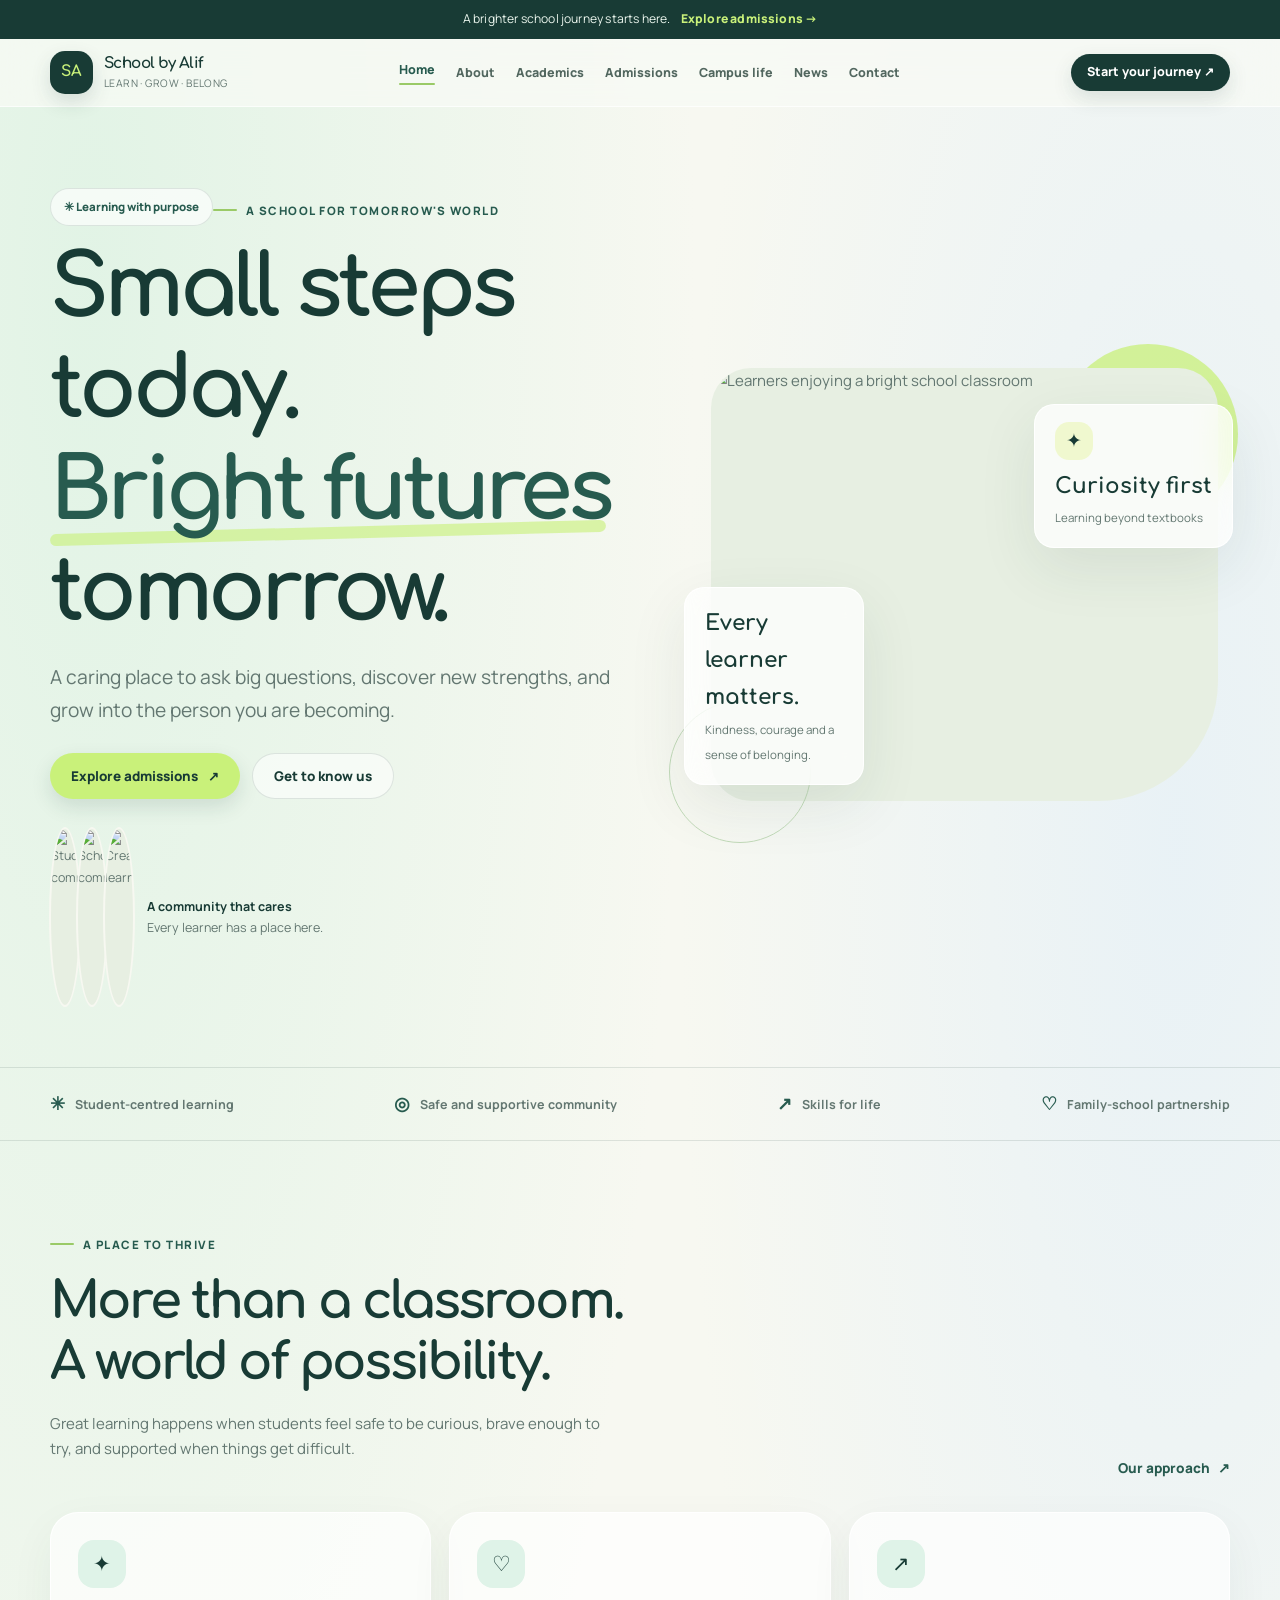
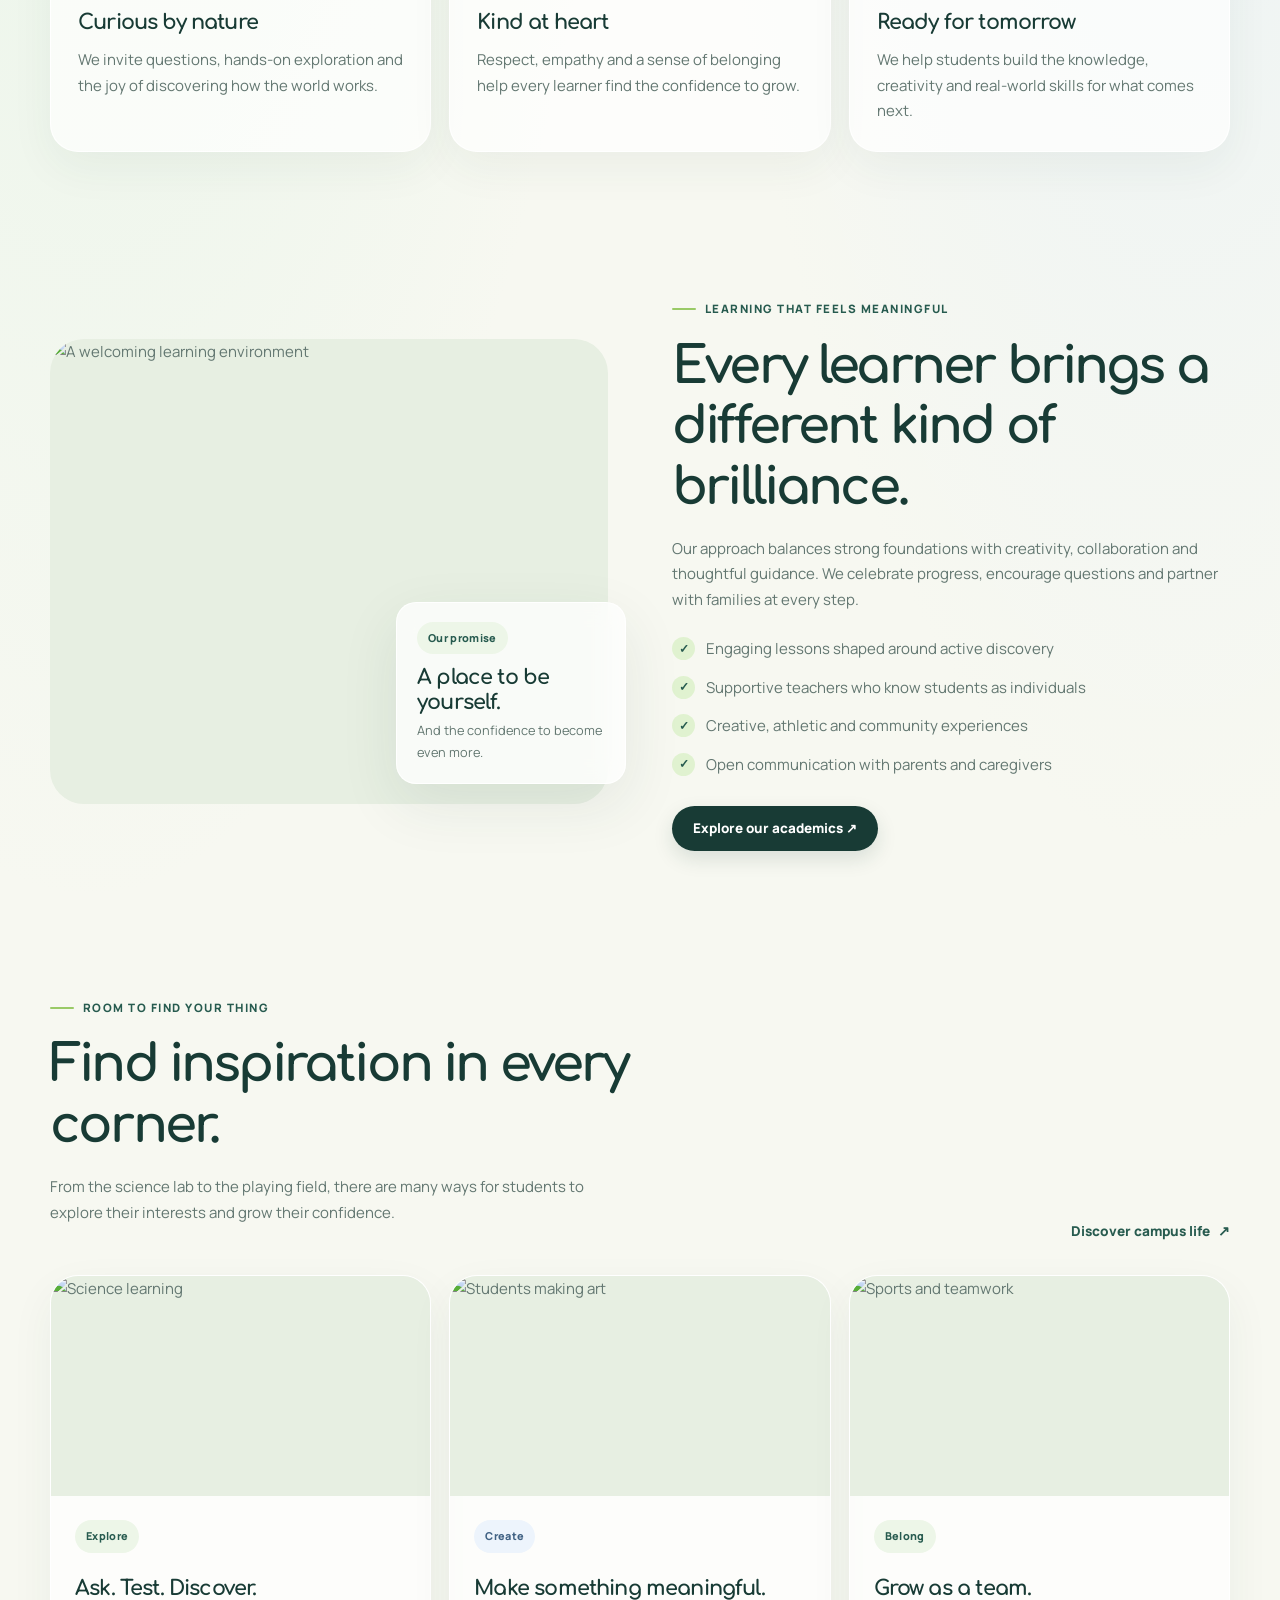
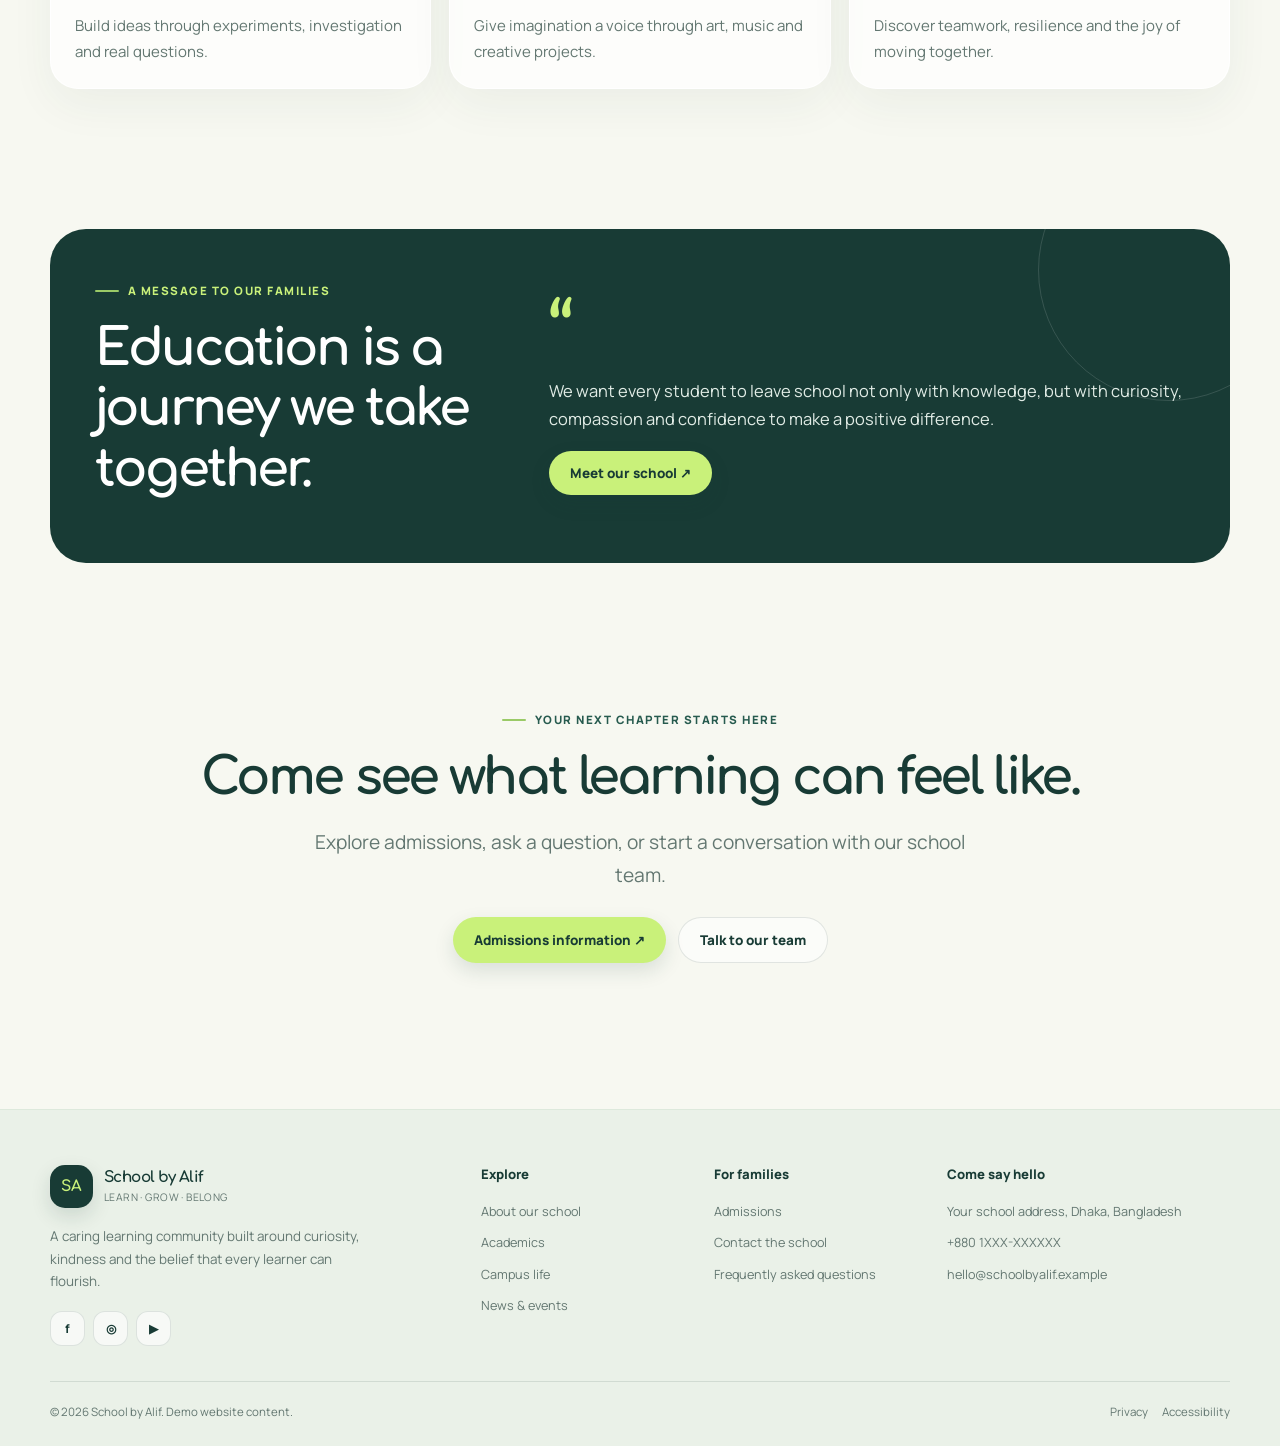
==== index.html @ bbde486b "Build responsive glassmorphic School by Alif website" ====
<!doctype html>
<html lang="en"><head><meta charset="utf-8"><meta name="viewport" content="width=device-width,initial-scale=1"><meta name="theme-color" content="#f7f8f1"><meta name="description" content="Discover School by Alif — a warm, student-centred learning community for curious minds and bright futures."><title>School by Alif | Curious minds, bright futures</title><link rel="icon" href="assets/img/favicon.svg" type="image/svg+xml"><link rel="stylesheet" href="assets/css/style.css"><script defer src="assets/js/site-config.js"></script><script defer src="assets/js/main.js"></script></head><body>
<div class="announcement">A brighter school journey starts here. <a href="admissions.html">Explore admissions →</a></div>
<header class="site-header"><div class="container nav-wrap"><a class="brand" href="index.html"><span class="brand-mark">SA</span><span class="brand-copy"><strong data-school-name>School by Alif</strong><small>LEARN · GROW · BELONG</small></span></a><button class="nav-toggle" aria-expanded="false" aria-controls="site-nav">☰ <span>Menu</span></button><nav class="nav-links" id="site-nav" aria-label="Main navigation"><a href="index.html">Home</a><a href="about.html">About</a><a href="academics.html">Academics</a><a href="admissions.html">Admissions</a><a href="campus-life.html">Campus life</a><a href="news.html">News</a><a href="contact.html">Contact</a></nav><a class="btn btn-sm nav-cta" href="admissions.html">Start your journey ↗</a></div></header>
<main><section class="hero"><div class="container hero-grid"><div class="hero-copy reveal"><span class="pill">✳ Learning with purpose</span><p class="eyebrow" style="margin-top:24px">A school for tomorrow's world</p><h1>Small steps today. <span>Bright futures</span> tomorrow.</h1><p class="lede">A caring place to ask big questions, discover new strengths, and grow into the person you are becoming.</p><div class="button-row"><a class="btn btn-lime" href="admissions.html">Explore admissions <span>↗</span></a><a class="btn btn-outline" href="about.html">Get to know us</a></div><div class="hero-note"><div class="avatar-stack"><img data-image="students" alt="Student community"><img data-image="leadership" alt="School community"><img data-image="arts" alt="Creative learners"></div><span><strong>A community that cares</strong><br>Every learner has a place here.</span></div></div><div class="hero-art reveal"><img class="hero-image" data-image="hero" alt="Learners enjoying a bright school classroom"><div class="floating-card glass float-one"><div class="spark">✦</div><strong>Curiosity first</strong><small>Learning beyond textbooks</small></div><div class="floating-card glass float-two"><strong>Every learner matters.</strong><small>Kindness, courage and a sense of belonging.</small></div></div></div></section>
<section class="trust-strip"><div class="container trust-inner"><div class="trust-item"><b>✳</b> Student-centred learning</div><div class="trust-item"><b>◎</b> Safe and supportive community</div><div class="trust-item"><b>↗</b> Skills for life</div><div class="trust-item"><b>♡</b> Family-school partnership</div></div></section>
<section class="section"><div class="container"><div class="section-head"><div><p class="eyebrow">A place to thrive</p><h2>More than a classroom.<br>A world of possibility.</h2><p>Great learning happens when students feel safe to be curious, brave enough to try, and supported when things get difficult.</p></div><a class="text-link" href="about.html">Our approach <span>↗</span></a></div><div class="grid-3"><article class="card"><div class="icon-box">✦</div><h3>Curious by nature</h3><p>We invite questions, hands-on exploration and the joy of discovering how the world works.</p></article><article class="card"><div class="icon-box">♡</div><h3>Kind at heart</h3><p>Respect, empathy and a sense of belonging help every learner find the confidence to grow.</p></article><article class="card"><div class="icon-box">↗</div><h3>Ready for tomorrow</h3><p>We help students build the knowledge, creativity and real-world skills for what comes next.</p></article></div></div></section>
<section class="section-tight"><div class="container split"><div class="split-image"><img data-image="classroom" alt="A welcoming learning environment"><div class="image-note glass"><span class="tag">Our promise</span><h3 style="margin:12px 0 5px">A place to be yourself.</h3><p style="font-size:.8rem;margin:0">And the confidence to become even more.</p></div></div><div><p class="eyebrow">Learning that feels meaningful</p><h2>Every learner brings a different kind of brilliance.</h2><p>Our approach balances strong foundations with creativity, collaboration and thoughtful guidance. We celebrate progress, encourage questions and partner with families at every step.</p><ul class="check-list"><li>Engaging lessons shaped around active discovery</li><li>Supportive teachers who know students as individuals</li><li>Creative, athletic and community experiences</li><li>Open communication with parents and caregivers</li></ul><a class="btn" href="academics.html">Explore our academics ↗</a></div></div></section>
<section class="section"><div class="container"><div class="section-head"><div><p class="eyebrow">Room to find your thing</p><h2>Find inspiration in every corner.</h2><p>From the science lab to the playing field, there are many ways for students to explore their interests and grow their confidence.</p></div><a class="text-link" href="campus-life.html">Discover campus life <span>↗</span></a></div><div class="grid-3"><article class="card photo-card"><img data-image="science" alt="Science learning"><div class="card-body"><span class="tag">Explore</span><h3 style="margin-top:12px">Ask. Test. Discover.</h3><p>Build ideas through experiments, investigation and real questions.</p></div></article><article class="card photo-card"><img data-image="arts" alt="Students making art"><div class="card-body"><span class="tag blue">Create</span><h3 style="margin-top:12px">Make something meaningful.</h3><p>Give imagination a voice through art, music and creative projects.</p></div></article><article class="card photo-card"><img data-image="sports" alt="Sports and teamwork"><div class="card-body"><span class="tag">Belong</span><h3 style="margin-top:12px">Grow as a team.</h3><p>Discover teamwork, resilience and the joy of moving together.</p></div></article></div></div></section>
<section class="section-tight"><div class="container"><div class="quote-band"><div><p class="eyebrow" style="color:var(--lime)">A message to our families</p><h2>Education is a journey we take together.</h2></div><div><div class="quote-mark">“</div><p style="font-size:1.03rem;color:#e1ece6">We want every student to leave school not only with knowledge, but with curiosity, compassion and confidence to make a positive difference.</p><a class="btn btn-lime" href="about.html">Meet our school ↗</a></div></div></div></section>
<section class="section center"><div class="container"><p class="eyebrow">Your next chapter starts here</p><h2>Come see what learning can feel like.</h2><p class="lede">Explore admissions, ask a question, or start a conversation with our school team.</p><div class="button-row" style="justify-content:center;margin-top:25px"><a class="btn btn-lime" href="admissions.html">Admissions information ↗</a><a class="btn btn-outline" href="contact.html">Talk to our team</a></div></div></section></main>
<footer class="site-footer"><div class="container"><div class="footer-grid"><div class="footer-brand"><a class="brand" href="index.html"><span class="brand-mark">SA</span><span class="brand-copy"><strong data-school-name>School by Alif</strong><small>LEARN · GROW · BELONG</small></span></a><p>A caring learning community built around curiosity, kindness and the belief that every learner can flourish.</p><div class="social-row"><a href="#" aria-label="Facebook">f</a><a href="#" aria-label="Instagram">◎</a><a href="#" aria-label="YouTube">▶</a></div></div><div class="footer-col"><h3>Explore</h3><a href="about.html">About our school</a><a href="academics.html">Academics</a><a href="campus-life.html">Campus life</a><a href="news.html">News & events</a></div><div class="footer-col"><h3>For families</h3><a href="admissions.html">Admissions</a><a href="contact.html">Contact the school</a><a href="contact.html#faq">Frequently asked questions</a></div><div class="footer-col"><h3>Come say hello</h3><a data-contact-address href="contact.html">Your school address, Dhaka</a><a data-contact-phone href="tel:+8801000000000">+880 1XXX-XXXXXX</a><a data-contact-email href="mailto:hello@schoolbyalif.example">hello@schoolbyalif.example</a></div></div><div class="footer-bottom"><span>© <span data-year></span> <span data-school-name>School by Alif</span>. Demo website content.</span><span><a href="privacy.html">Privacy</a><a href="accessibility.html">Accessibility</a></span></div></div></footer></body></html>
---- assets/css/style.css ----
@import url('https://fonts.googleapis.com/css2?family=Comfortaa:wght@400;500;600;700&family=Manrope:wght@400;500;600;700;800&display=swap');

:root {
  --ink:#183b35; --muted:#637771; --green:#275b4f; --mint:#dff3e8; --lime:#c9f17a;
  --cream:#f7f8f1; --white:#fff; --line:rgba(24,59,53,.12); --glass:rgba(255,255,255,.75);
  --shadow:0 20px 60px rgba(30,65,53,.09); --radius:28px; --radius-sm:18px;
  --font-head:'Comfortaa',sans-serif; --font-body:'Manrope',sans-serif; --max:1180px;
}
*{box-sizing:border-box}html{scroll-behavior:smooth;scroll-padding-top:100px}body{margin:0;color:var(--ink);font-family:var(--font-body);font-size:15px;line-height:1.7;background:radial-gradient(ellipse at 7% 6%,rgba(204,239,218,.5),transparent 36%),radial-gradient(ellipse at 92% 18%,rgba(211,232,253,.4),transparent 30%),var(--cream);-webkit-font-smoothing:antialiased}
img{display:block;max-width:100%;width:100%;object-fit:cover}a{color:inherit;text-decoration:none}button,input,select,textarea{font:inherit}button,a{ -webkit-tap-highlight-color:transparent}a:focus-visible,button:focus-visible,input:focus-visible,textarea:focus-visible,select:focus-visible{outline:3px solid #9bc94b;outline-offset:3px}.container{width:min(calc(100% - 40px),var(--max));margin-inline:auto}
h1,h2,h3,h4{font-family:var(--font-head);letter-spacing:-.055em;line-height:1.18;margin:0 0 18px}h1{font-size:clamp(2.8rem,6.7vw,5.65rem);max-width:850px}h2{font-size:clamp(2rem,4vw,3.25rem)}h3{font-size:1.3rem;letter-spacing:-.04em}p{margin:0 0 18px;color:var(--muted)}.eyebrow{display:inline-flex;align-items:center;gap:9px;text-transform:uppercase;letter-spacing:.13em;font-size:.72rem;font-weight:800;color:var(--green);margin-bottom:18px}.eyebrow:before{content:"";height:2px;width:24px;background:#9aca67;border-radius:10px}.lede{font-size:clamp(1rem,1.7vw,1.2rem);max-width:680px}.section{padding:86px 0}.section-tight{padding:54px 0}.section-head{display:flex;justify-content:space-between;align-items:end;gap:30px;margin-bottom:32px}.section-head>div{max-width:720px}.section-head p{max-width:550px}.center{text-align:center}.center .lede{margin-inline:auto}.center .eyebrow{justify-content:center}.muted{color:var(--muted)}
.announcement{padding:9px 20px;background:var(--ink);color:#eaf5ed;text-align:center;font-size:.76rem;letter-spacing:.015em}.announcement a{color:var(--lime);font-weight:800;margin-left:8px}
.site-header{position:sticky;top:0;z-index:50;padding:12px 0;border-bottom:1px solid rgba(255,255,255,.65);background:rgba(248,250,245,.76);backdrop-filter:blur(18px);-webkit-backdrop-filter:blur(18px)}.nav-wrap{display:flex;align-items:center;justify-content:space-between;gap:25px}.brand{display:flex;align-items:center;gap:11px;min-width:max-content}.brand-mark{display:grid;place-items:center;width:43px;height:43px;border-radius:15px;background:var(--ink);color:var(--lime);font-family:var(--font-head);font-weight:700;box-shadow:0 8px 20px #183b3524}.brand-copy{display:flex;flex-direction:column;line-height:1.3}.brand-copy strong{font-family:var(--font-head);font-size:.95rem;letter-spacing:-.04em}.brand-copy small{font-size:.65rem;letter-spacing:.04em;color:var(--muted);margin-top:3px}.nav-links{display:flex;align-items:center;gap:21px}.nav-links a{font-size:.78rem;font-weight:800;color:#52675f;transition:color .2s}.nav-links a:hover,.nav-links a[aria-current=page]{color:var(--green)}.nav-links a[aria-current=page]:after{content:"";display:block;height:2px;background:#9aca67;border-radius:4px;margin-top:3px}.nav-cta{white-space:nowrap}.nav-toggle{display:none;align-items:center;gap:7px;border:1px solid var(--line);background:#fff;border-radius:13px;padding:10px 12px;color:var(--ink);font-weight:800}
.btn{display:inline-flex;align-items:center;justify-content:center;gap:10px;border:0;border-radius:999px;padding:14px 21px;background:var(--ink);color:#fff;font-weight:800;font-size:.84rem;line-height:1.2;cursor:pointer;transition:transform .2s,box-shadow .2s,background .2s;box-shadow:0 8px 20px rgba(24,59,53,.13)}.btn:hover{transform:translateY(-2px);box-shadow:0 12px 25px rgba(24,59,53,.18)}.btn-lime{background:var(--lime);color:var(--ink)}.btn-outline{background:rgba(255,255,255,.55);border:1px solid var(--line);color:var(--ink);box-shadow:none}.btn-sm{padding:11px 16px;font-size:.78rem}.text-link{font-weight:800;color:var(--green);font-size:.85rem}.text-link span{padding-left:5px}
.glass{background:var(--glass);border:1px solid rgba(255,255,255,.9);box-shadow:var(--shadow);backdrop-filter:blur(14px);-webkit-backdrop-filter:blur(14px)}.hero{padding:70px 0 60px;overflow:hidden}.hero-grid{display:grid;grid-template-columns:1.04fr .96fr;align-items:center;gap:48px}.hero-copy{position:relative;z-index:2}.hero h1 span{color:var(--green);position:relative;white-space:nowrap}.hero h1 span:after{content:"";position:absolute;height:12px;left:0;right:4px;bottom:0;background:var(--lime);opacity:.62;border-radius:20px;z-index:-1;transform:rotate(-1.5deg)}.hero-copy .lede{margin-bottom:27px}.button-row{display:flex;flex-wrap:wrap;gap:12px}.hero-note{display:flex;align-items:center;gap:12px;margin-top:28px;color:var(--muted);font-size:.78rem}.avatar-stack{display:flex;padding-left:4px}.avatar-stack img{width:32px;height:32px;border:2px solid var(--cream);border-radius:50%;margin-left:-5px}.hero-note strong{color:var(--ink)}.hero-art{position:relative;min-height:465px}.hero-image{position:absolute;inset:8px 12px 24px 24px;width:calc(100% - 36px);height:calc(100% - 32px);border-radius:40px 40px 120px 40px}.hero-art:before{content:"";position:absolute;width:180px;height:180px;background:var(--lime);border-radius:50%;top:-16px;right:-8px;opacity:.75}.hero-art:after{content:"";position:absolute;left:0;bottom:0;width:140px;height:140px;border:1px solid #c1d9b8;border-radius:50%;transform:translate(-18px,18px)}.floating-card{position:absolute;z-index:2;padding:17px 20px;border-radius:20px}.floating-card strong{display:block;font-family:var(--font-head);font-size:1.35rem}.floating-card small{color:var(--muted);font-size:.72rem}.float-one{right:-3px;top:44px}.float-two{left:-3px;bottom:40px;max-width:180px}.spark{display:grid;place-items:center;width:38px;height:38px;border-radius:14px;background:#f0f8cf;margin-bottom:8px;font-size:1.2rem}
.trust-strip{padding:21px 0;border-top:1px solid var(--line);border-bottom:1px solid var(--line)}.trust-inner{display:flex;justify-content:space-between;align-items:center;gap:20px;flex-wrap:wrap}.trust-item{display:flex;gap:10px;align-items:center;color:var(--muted);font-size:.78rem;font-weight:700}.trust-item b{font-size:1.1rem;color:var(--green)}
.grid-3{display:grid;grid-template-columns:repeat(3,minmax(0,1fr));gap:18px}.grid-2{display:grid;grid-template-columns:repeat(2,minmax(0,1fr));gap:22px}.card{border-radius:var(--radius);padding:27px;background:rgba(255,255,255,.68);border:1px solid rgba(255,255,255,.95);box-shadow:0 16px 45px rgba(30,65,53,.055);transition:transform .25s,box-shadow .25s}.card:hover{transform:translateY(-4px);box-shadow:var(--shadow)}.icon-box{width:48px;height:48px;border-radius:16px;display:grid;place-items:center;background:var(--mint);font-size:1.3rem;margin-bottom:23px}.card p:last-child{margin-bottom:0}.card h3{margin-bottom:12px}.photo-card{padding:0;overflow:hidden}.photo-card>img{height:220px}.photo-card .card-body{padding:24px}.photo-card .tag{margin-bottom:12px}
.tag{display:inline-flex;padding:7px 11px;border-radius:999px;background:#edf6e8;color:var(--green);font-size:.68rem;letter-spacing:.03em;font-weight:800}.tag.blue{background:#edf4fc;color:#416284}.pill{display:inline-flex;gap:8px;align-items:center;border:1px solid var(--line);background:rgba(255,255,255,.65);border-radius:999px;padding:8px 13px;font-weight:800;font-size:.72rem;color:var(--green)}
.stats{display:grid;grid-template-columns:repeat(4,1fr);gap:12px;margin-top:25px}.stat{padding:23px 18px;border-radius:20px;background:rgba(255,255,255,.6);border:1px solid rgba(255,255,255,.9)}.stat strong{display:block;font:700 clamp(1.8rem,3.8vw,2.7rem)/1.2 var(--font-head);letter-spacing:-.06em}.stat span{display:block;font-size:.75rem;color:var(--muted);margin-top:6px}
.split{display:grid;grid-template-columns:1fr 1fr;gap:64px;align-items:center}.split-image{position:relative}.split-image img{height:465px;border-radius:34px}.image-note{position:absolute;bottom:20px;right:-18px;max-width:230px;padding:19px 20px;border-radius:20px}.check-list{list-style:none;padding:0;margin:24px 0 29px;display:grid;gap:13px}.check-list li{display:flex;gap:11px;align-items:flex-start;color:var(--muted)}.check-list li:before{content:"✓";display:grid;place-items:center;min-width:23px;height:23px;border-radius:50%;background:#e0f2d0;color:var(--green);font-weight:900;font-size:.75rem;margin-top:1px}
.quote-band{background:var(--ink);color:white;border-radius:36px;padding:45px;display:grid;grid-template-columns:.8fr 1.2fr;gap:30px;align-items:center;position:relative;overflow:hidden}.quote-band:after{content:"";position:absolute;width:260px;height:260px;right:-70px;top:-90px;border:1px solid #ffffff22;border-radius:50%}.quote-band h2{color:white}.quote-band p{color:#c0d2ca}.quote-band .btn{position:relative;z-index:2;justify-self:start}.quote-mark{font:5rem/1 var(--font-head);color:var(--lime)}
.page-hero{padding:65px 0 44px}.page-hero-grid{display:grid;grid-template-columns:1fr .74fr;align-items:center;gap:48px}.page-hero h1{font-size:clamp(2.5rem,5.5vw,4.5rem)}.page-hero-img{height:310px;border-radius:32px}.breadcrumbs{display:flex;gap:9px;align-items:center;font-size:.72rem;color:var(--muted);margin-bottom:23px}.breadcrumbs a{color:var(--green);font-weight:800}
.notice{padding:18px 20px;border-radius:18px;border:1px solid #dcebcf;background:#f2f8e9;color:#44634a;font-size:.85rem}.feature-row{display:flex;gap:15px;align-items:flex-start;margin:21px 0}.feature-row .icon-box{flex-shrink:0;width:42px;height:42px;margin:0}.feature-row h3{font-family:var(--font-body);font-size:.95rem;letter-spacing:-.02em;margin-bottom:4px}.feature-row p{font-size:.83rem;margin:0}
.timeline{border-left:2px solid #d8e7d3;padding-left:27px;margin-left:10px;display:grid;gap:25px}.timeline-item{position:relative}.timeline-item:before{content:"";position:absolute;left:-35px;top:7px;width:14px;height:14px;border-radius:50%;background:var(--lime);border:4px solid var(--cream)}.timeline-item .year{font-weight:900;color:var(--green);font-size:.77rem}
.steps{counter-reset:step;display:grid;grid-template-columns:repeat(3,1fr);gap:16px}.step{position:relative;padding:28px;border-radius:24px;background:rgba(255,255,255,.7);border:1px solid #fff}.step:before{counter-increment:step;content:"0" counter(step);display:grid;place-items:center;width:43px;height:43px;background:var(--ink);color:var(--lime);border-radius:14px;font-family:var(--font-head);font-weight:700;margin-bottom:22px}.step p{font-size:.86rem}
.data-table{width:100%;border-collapse:collapse;overflow:hidden;border-radius:18px;background:rgba(255,255,255,.7);font-size:.86rem}.data-table th,.data-table td{text-align:left;padding:17px;border-bottom:1px solid var(--line)}.data-table th{background:#eaf4e6;font-size:.75rem;text-transform:uppercase;letter-spacing:.06em}.data-table tr:last-child td{border-bottom:0}
.filter-bar{display:flex;gap:9px;flex-wrap:wrap;margin-bottom:28px}.filter-bar button{border:1px solid var(--line);background:rgba(255,255,255,.65);border-radius:999px;padding:10px 15px;color:var(--muted);font-size:.78rem;font-weight:800;cursor:pointer}.filter-bar button.active{background:var(--ink);color:white;border-color:var(--ink)}[hidden]{display:none!important}.news-meta{display:flex;gap:13px;align-items:center;color:var(--muted);font-size:.72rem;margin:14px 0}.news-meta span+span:before{content:"•";margin-right:13px}
.gallery-grid{display:grid;grid-template-columns:repeat(3,1fr);gap:16px}.gallery-item{position:relative;overflow:hidden;border-radius:23px;min-height:210px}.gallery-item img{height:100%;min-height:210px;position:absolute;inset:0;transition:transform .4s}.gallery-item:hover img{transform:scale(1.04)}.gallery-caption{position:absolute;bottom:12px;left:12px;right:12px;border-radius:15px;padding:13px 15px;background:rgba(255,255,255,.86);backdrop-filter:blur(12px);font-weight:800;font-size:.78rem}
.faq-list{display:grid;gap:12px}.faq-list details{border:1px solid rgba(255,255,255,.95);background:rgba(255,255,255,.72);border-radius:18px;padding:19px 22px;box-shadow:0 10px 30px rgba(30,65,53,.035)}.faq-list summary{cursor:pointer;font-weight:800;list-style:none;padding-right:25px;position:relative}.faq-list summary::-webkit-details-marker{display:none}.faq-list summary:after{content:"+";position:absolute;right:0;top:0;font-size:1.2rem;color:var(--green)}.faq-list details[open] summary:after{content:"−"}.faq-list details p{margin:12px 0 0;font-size:.88rem}
.contact-grid{display:grid;grid-template-columns:.75fr 1.25fr;gap:24px;align-items:start}.contact-card{padding:28px;border-radius:25px}.contact-method{display:flex;gap:14px;padding:17px 0;border-bottom:1px solid var(--line)}.contact-method:last-child{border:0}.contact-method .icon-box{margin:0;flex-shrink:0}.contact-method strong{display:block;font-size:.86rem}.contact-method p,.contact-method a{font-size:.82rem;margin:2px 0 0;color:var(--muted)}
.form-grid{display:grid;grid-template-columns:1fr 1fr;gap:16px}.field{display:grid;gap:7px}.field.full{grid-column:1/-1}.field label{font-size:.76rem;font-weight:800}.field input,.field select,.field textarea{width:100%;min-width:0;border:1px solid var(--line);border-radius:13px;padding:13px 14px;background:rgba(255,255,255,.85);color:var(--ink);outline-color:#9aca67}.field textarea{min-height:130px;resize:vertical}.form-message{margin-top:15px;font-size:.82rem;color:var(--green);font-weight:800}
.site-footer{margin-top:60px;background:#eaf1e8;border-top:1px solid #dde9dc;padding:55px 0 24px}.footer-grid{display:grid;grid-template-columns:1.4fr .7fr .7fr 1fr;gap:35px}.footer-brand p{max-width:310px;margin-top:17px;font-size:.84rem}.footer-col h3{font:800 .82rem var(--font-body);letter-spacing:0;margin-bottom:18px}.footer-col a{display:block;margin:10px 0;color:var(--muted);font-size:.79rem}.footer-col a:hover{color:var(--green)}.footer-bottom{border-top:1px solid var(--line);margin-top:35px;padding-top:20px;display:flex;justify-content:space-between;gap:20px;flex-wrap:wrap;color:var(--muted);font-size:.72rem}.footer-bottom a{margin-left:14px}.social-row{display:flex;gap:8px;margin-top:15px}.social-row a{display:grid;place-items:center;border:1px solid var(--line);background:#ffffff99;width:35px;height:35px;border-radius:12px;font-weight:900;font-size:.75rem}
.reveal{animation:rise .65s ease both}@keyframes rise{from{opacity:0;transform:translateY(16px)}to{opacity:1;transform:translateY(0)}}.image-failed{background:#e7efe2;min-height:180px;color:var(--muted)}.legal-content{max-width:820px}.legal-content h2{font-size:1.6rem;margin-top:35px}.legal-content p,.legal-content li{font-size:.9rem}.legal-content ul{color:var(--muted)}
@media(max-width:1020px){.nav-links{gap:12px}.nav-links a{font-size:.73rem}.nav-cta{display:none}.hero-grid{gap:25px}.hero-art{min-height:390px}.footer-grid{grid-template-columns:1.2fr 1fr 1fr}.footer-col:last-child{grid-column:2/4}}
@media(max-width:800px){.container{width:min(calc(100% - 32px),var(--max))}.section{padding:65px 0}.section-tight{padding:43px 0}.nav-toggle{display:flex}.nav-wrap{flex-wrap:wrap}.nav-links{display:none;position:absolute;top:100%;left:12px;right:12px;flex-direction:column;align-items:stretch;gap:0;padding:10px;border:1px solid #ffffff;background:rgba(250,252,248,.97);backdrop-filter:blur(20px);border-radius:22px;box-shadow:var(--shadow)}.nav-links.is-open{display:flex}.nav-links a{padding:13px 14px;font-size:.85rem;border-radius:12px}.nav-links a:hover,.nav-links a[aria-current=page]{background:#edf6e8}.nav-links a[aria-current=page]:after{display:none}.hero{padding-top:48px}.hero-grid,.page-hero-grid,.split{grid-template-columns:1fr}.hero-grid{gap:28px}.hero-art{min-height:440px;max-width:600px;width:100%;margin-inline:auto}.hero-image{inset:8px 12px 24px 18px;width:calc(100% - 30px);height:calc(100% - 32px)}.page-hero-grid{gap:24px}.page-hero-img{height:270px}.grid-3{grid-template-columns:repeat(2,minmax(0,1fr))}.split{gap:34px}.split-image img{height:360px}.image-note{right:12px}.quote-band{grid-template-columns:1fr;padding:32px}.stats{grid-template-columns:repeat(2,1fr)}.steps{grid-template-columns:1fr}.contact-grid{grid-template-columns:1fr}.footer-grid{grid-template-columns:repeat(2,1fr)}.footer-brand{grid-column:1/-1}.footer-col:last-child{grid-column:auto}.section-head{display:block}.section-head>.text-link{display:inline-block;margin-top:8px}}
@media(max-width:540px){body{font-size:14px}.container{width:min(calc(100% - 26px),var(--max))}.announcement{font-size:.66rem;padding:8px}.announcement a{display:block;margin:2px 0 0}.brand-mark{width:39px;height:39px}.brand-copy strong{font-size:.85rem}.brand-copy small{font-size:.59rem}.hero{padding:38px 0 42px}.hero h1{font-size:clamp(2.45rem,12vw,3.6rem)}h2{font-size:2.05rem}.hero-art{min-height:340px}.hero-image{border-radius:28px 28px 85px 28px}.floating-card{padding:12px 14px}.float-one{right:0;top:28px}.float-two{left:0;bottom:24px;max-width:155px}.floating-card strong{font-size:1.1rem}.hero-note{font-size:.72rem}.trust-inner{display:grid;grid-template-columns:1fr 1fr}.trust-item{font-size:.7rem}.grid-3,.grid-2,.gallery-grid{grid-template-columns:1fr}.card{padding:23px}.photo-card{padding:0}.photo-card>img{height:205px}.stats{gap:9px}.stat{padding:18px 14px}.stat span{font-size:.69rem}.section-head{margin-bottom:24px}.split-image img{height:290px}.quote-band{padding:27px;border-radius:27px}.page-hero{padding:40px 0 24px}.page-hero h1{font-size:2.55rem}.page-hero-img{height:220px;border-radius:24px}.form-grid{grid-template-columns:1fr}.field.full{grid-column:auto}.data-table{font-size:.75rem}.data-table th,.data-table td{padding:12px 10px}.footer-grid{gap:24px 16px}.footer-col h3{font-size:.78rem}.footer-bottom{display:block}.footer-bottom a{margin:9px 12px 0 0;display:inline-block}}
@media(prefers-reduced-motion:reduce){*,*::before,*::after{animation-duration:.01ms!important;animation-iteration-count:1!important;scroll-behavior:auto!important;transition-duration:.01ms!important}}
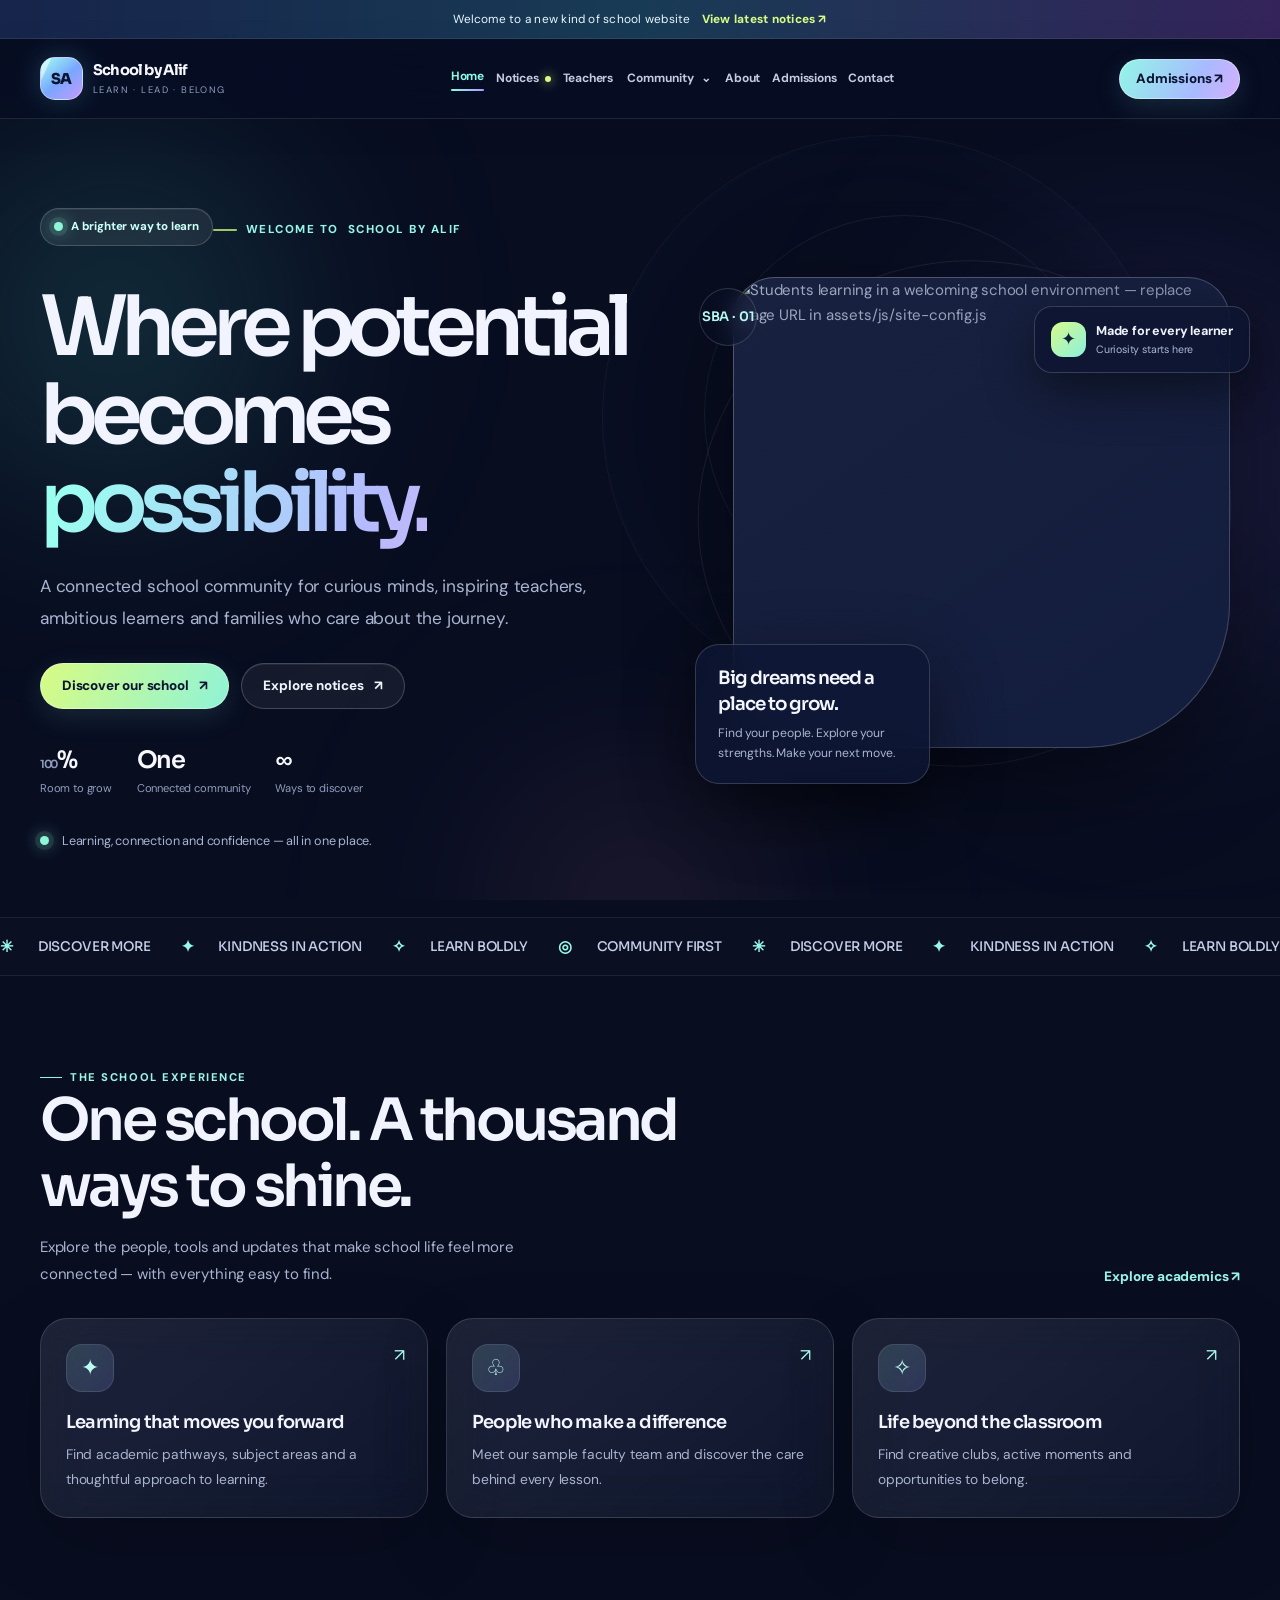
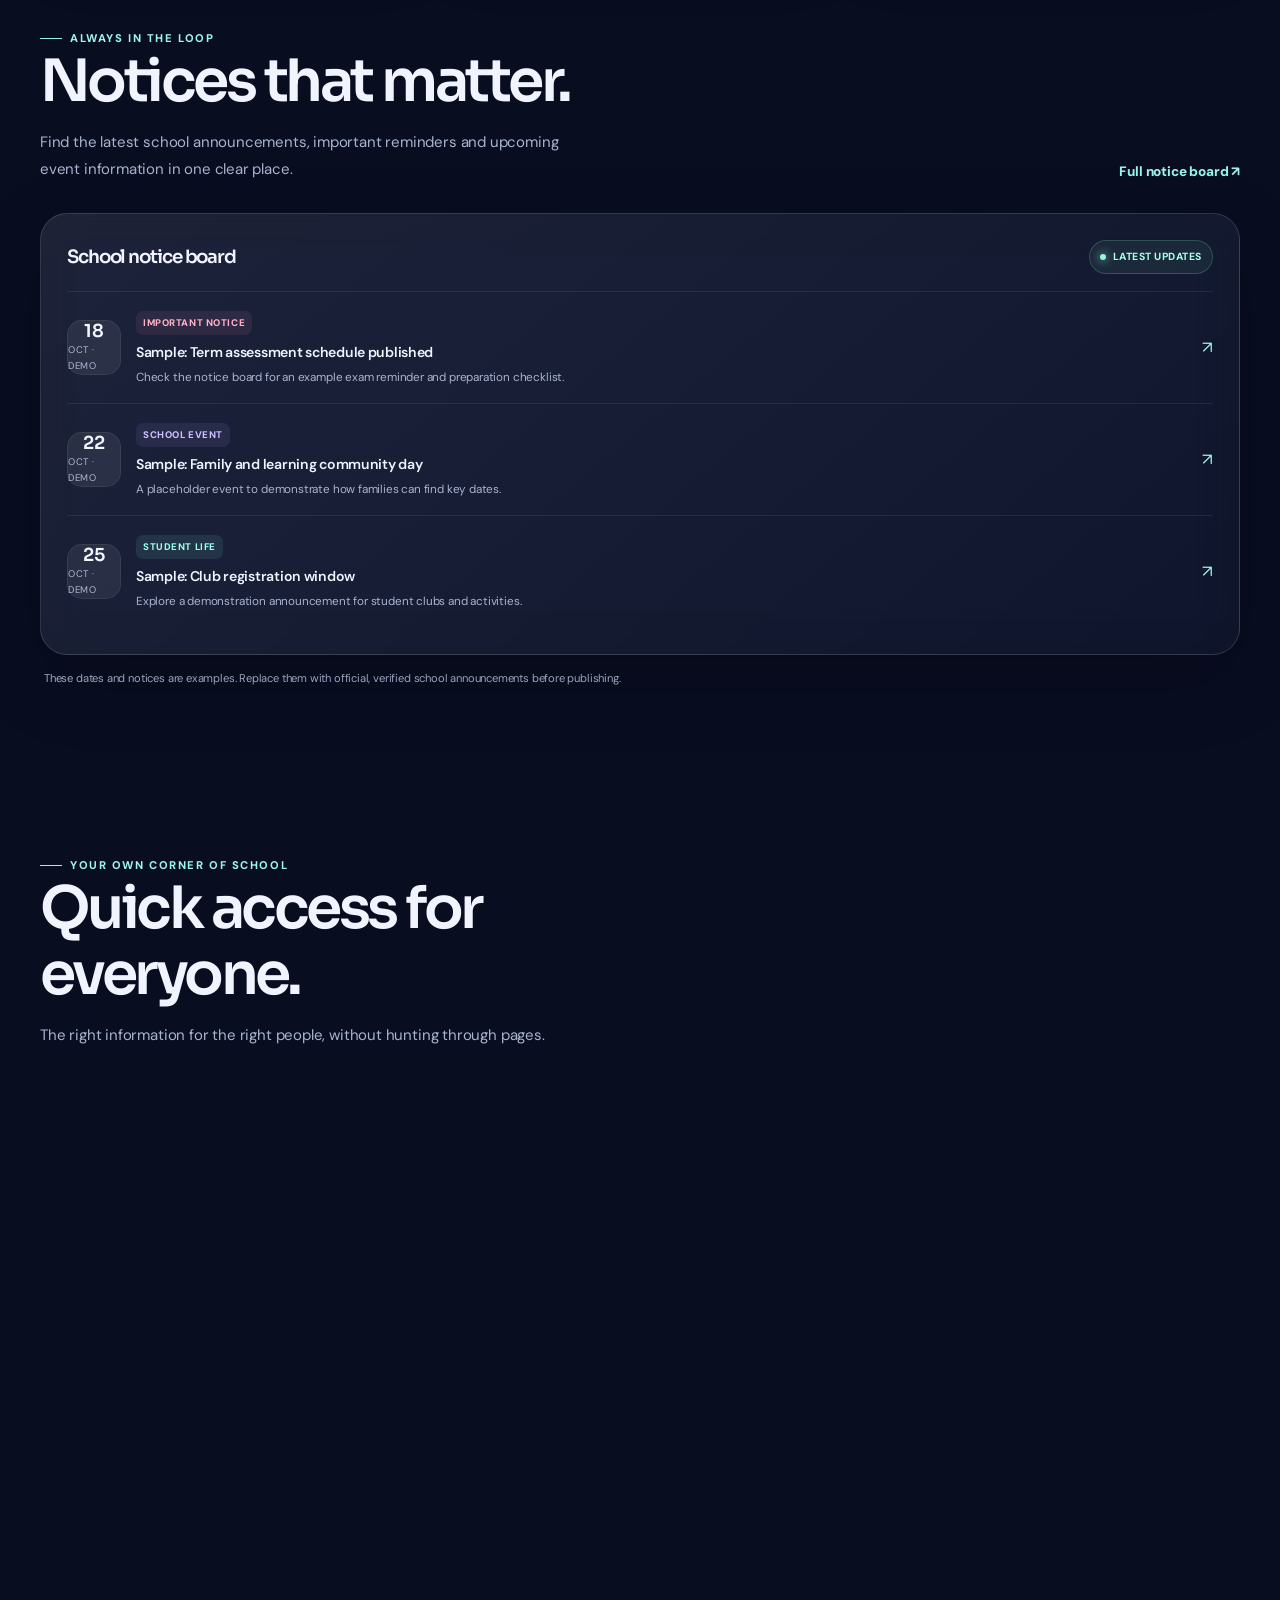
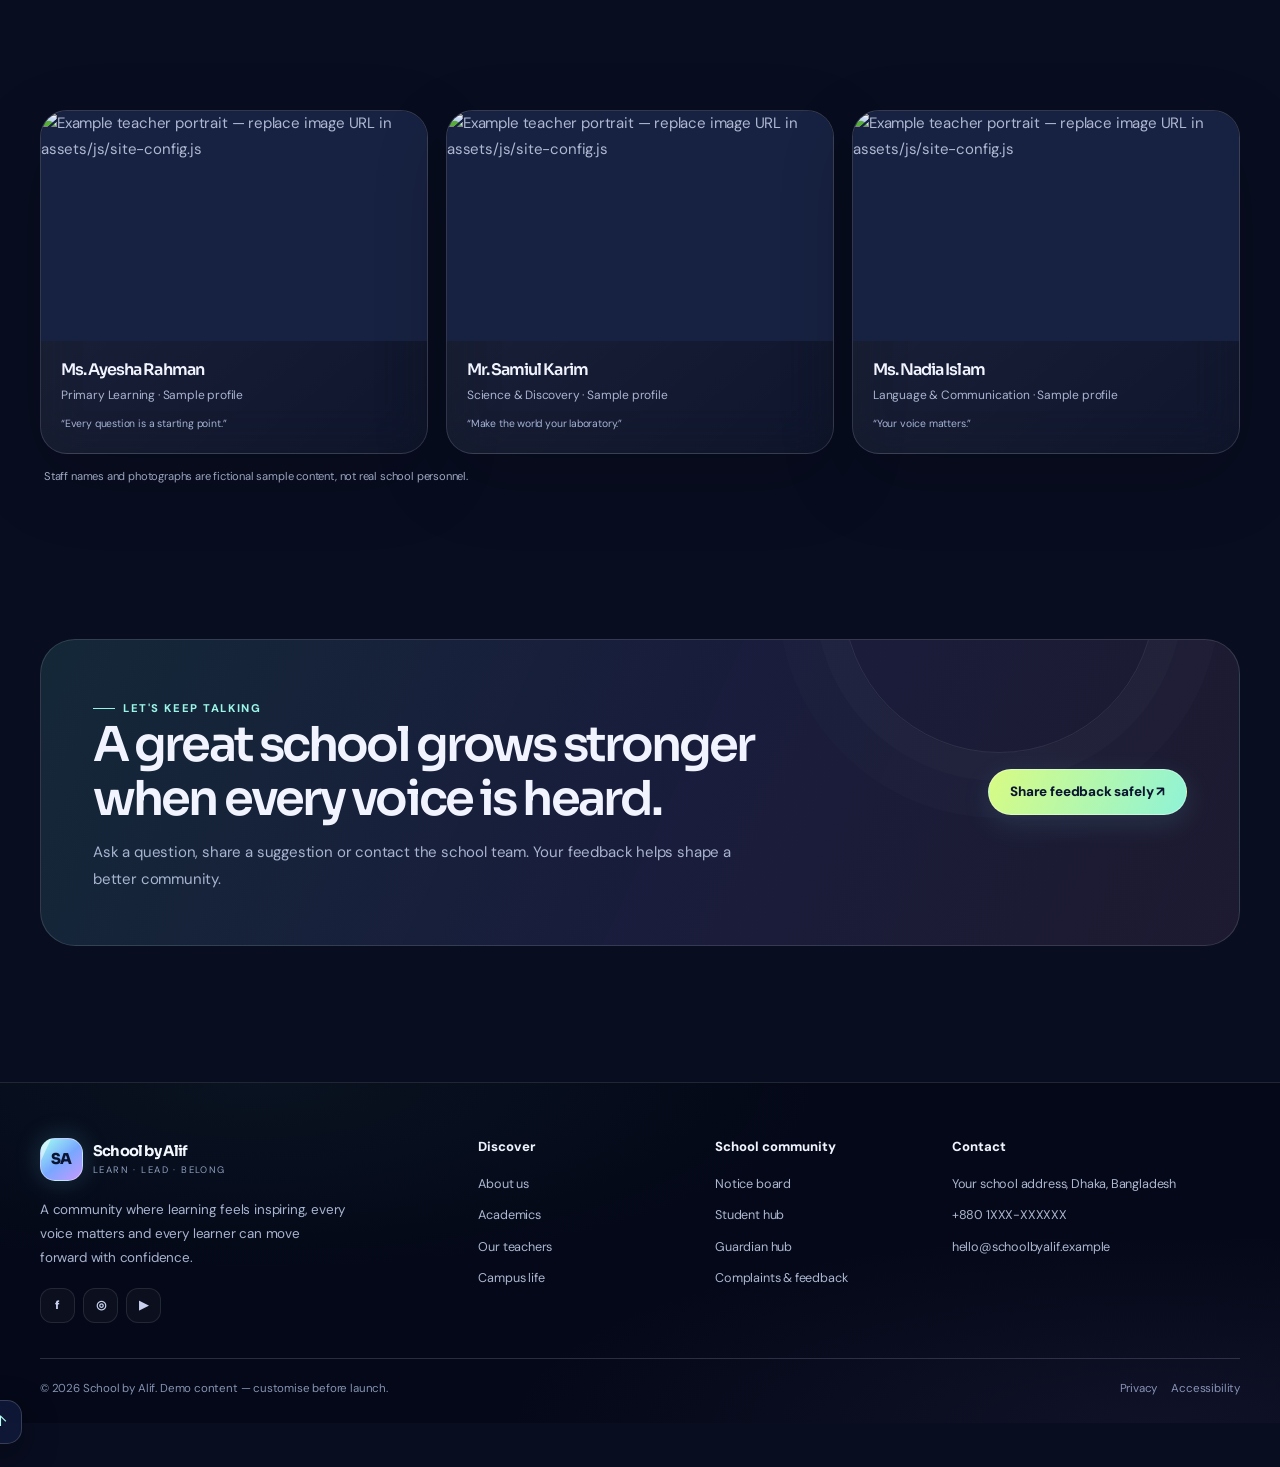
==== commit 809ec2ef: "Redesign School by Alif with animated glass UI and community hubs" ====
--- a/index.html
+++ b/index.html
@@ -1,12 +1,33 @@
 <!doctype html>
-<html lang="en"><head><meta charset="utf-8"><meta name="viewport" content="width=device-width,initial-scale=1"><meta name="theme-color" content="#f7f8f1"><meta name="description" content="Discover School by Alif — a warm, student-centred learning community for curious minds and bright futures."><title>School by Alif | Curious minds, bright futures</title><link rel="icon" href="assets/img/favicon.svg" type="image/svg+xml"><link rel="stylesheet" href="assets/css/style.css"><script defer src="assets/js/site-config.js"></script><script defer src="assets/js/main.js"></script></head><body>
-<div class="announcement">A brighter school journey starts here. <a href="admissions.html">Explore admissions →</a></div>
-<header class="site-header"><div class="container nav-wrap"><a class="brand" href="index.html"><span class="brand-mark">SA</span><span class="brand-copy"><strong data-school-name>School by Alif</strong><small>LEARN · GROW · BELONG</small></span></a><button class="nav-toggle" aria-expanded="false" aria-controls="site-nav">☰ <span>Menu</span></button><nav class="nav-links" id="site-nav" aria-label="Main navigation"><a href="index.html">Home</a><a href="about.html">About</a><a href="academics.html">Academics</a><a href="admissions.html">Admissions</a><a href="campus-life.html">Campus life</a><a href="news.html">News</a><a href="contact.html">Contact</a></nav><a class="btn btn-sm nav-cta" href="admissions.html">Start your journey ↗</a></div></header>
-<main><section class="hero"><div class="container hero-grid"><div class="hero-copy reveal"><span class="pill">✳ Learning with purpose</span><p class="eyebrow" style="margin-top:24px">A school for tomorrow's world</p><h1>Small steps today. <span>Bright futures</span> tomorrow.</h1><p class="lede">A caring place to ask big questions, discover new strengths, and grow into the person you are becoming.</p><div class="button-row"><a class="btn btn-lime" href="admissions.html">Explore admissions <span>↗</span></a><a class="btn btn-outline" href="about.html">Get to know us</a></div><div class="hero-note"><div class="avatar-stack"><img data-image="students" alt="Student community"><img data-image="leadership" alt="School community"><img data-image="arts" alt="Creative learners"></div><span><strong>A community that cares</strong><br>Every learner has a place here.</span></div></div><div class="hero-art reveal"><img class="hero-image" data-image="hero" alt="Learners enjoying a bright school classroom"><div class="floating-card glass float-one"><div class="spark">✦</div><strong>Curiosity first</strong><small>Learning beyond textbooks</small></div><div class="floating-card glass float-two"><strong>Every learner matters.</strong><small>Kindness, courage and a sense of belonging.</small></div></div></div></section>
-<section class="trust-strip"><div class="container trust-inner"><div class="trust-item"><b>✳</b> Student-centred learning</div><div class="trust-item"><b>◎</b> Safe and supportive community</div><div class="trust-item"><b>↗</b> Skills for life</div><div class="trust-item"><b>♡</b> Family-school partnership</div></div></section>
-<section class="section"><div class="container"><div class="section-head"><div><p class="eyebrow">A place to thrive</p><h2>More than a classroom.<br>A world of possibility.</h2><p>Great learning happens when students feel safe to be curious, brave enough to try, and supported when things get difficult.</p></div><a class="text-link" href="about.html">Our approach <span>↗</span></a></div><div class="grid-3"><article class="card"><div class="icon-box">✦</div><h3>Curious by nature</h3><p>We invite questions, hands-on exploration and the joy of discovering how the world works.</p></article><article class="card"><div class="icon-box">♡</div><h3>Kind at heart</h3><p>Respect, empathy and a sense of belonging help every learner find the confidence to grow.</p></article><article class="card"><div class="icon-box">↗</div><h3>Ready for tomorrow</h3><p>We help students build the knowledge, creativity and real-world skills for what comes next.</p></article></div></div></section>
-<section class="section-tight"><div class="container split"><div class="split-image"><img data-image="classroom" alt="A welcoming learning environment"><div class="image-note glass"><span class="tag">Our promise</span><h3 style="margin:12px 0 5px">A place to be yourself.</h3><p style="font-size:.8rem;margin:0">And the confidence to become even more.</p></div></div><div><p class="eyebrow">Learning that feels meaningful</p><h2>Every learner brings a different kind of brilliance.</h2><p>Our approach balances strong foundations with creativity, collaboration and thoughtful guidance. We celebrate progress, encourage questions and partner with families at every step.</p><ul class="check-list"><li>Engaging lessons shaped around active discovery</li><li>Supportive teachers who know students as individuals</li><li>Creative, athletic and community experiences</li><li>Open communication with parents and caregivers</li></ul><a class="btn" href="academics.html">Explore our academics ↗</a></div></div></section>
-<section class="section"><div class="container"><div class="section-head"><div><p class="eyebrow">Room to find your thing</p><h2>Find inspiration in every corner.</h2><p>From the science lab to the playing field, there are many ways for students to explore their interests and grow their confidence.</p></div><a class="text-link" href="campus-life.html">Discover campus life <span>↗</span></a></div><div class="grid-3"><article class="card photo-card"><img data-image="science" alt="Science learning"><div class="card-body"><span class="tag">Explore</span><h3 style="margin-top:12px">Ask. Test. Discover.</h3><p>Build ideas through experiments, investigation and real questions.</p></div></article><article class="card photo-card"><img data-image="arts" alt="Students making art"><div class="card-body"><span class="tag blue">Create</span><h3 style="margin-top:12px">Make something meaningful.</h3><p>Give imagination a voice through art, music and creative projects.</p></div></article><article class="card photo-card"><img data-image="sports" alt="Sports and teamwork"><div class="card-body"><span class="tag">Belong</span><h3 style="margin-top:12px">Grow as a team.</h3><p>Discover teamwork, resilience and the joy of moving together.</p></div></article></div></div></section>
-<section class="section-tight"><div class="container"><div class="quote-band"><div><p class="eyebrow" style="color:var(--lime)">A message to our families</p><h2>Education is a journey we take together.</h2></div><div><div class="quote-mark">“</div><p style="font-size:1.03rem;color:#e1ece6">We want every student to leave school not only with knowledge, but with curiosity, compassion and confidence to make a positive difference.</p><a class="btn btn-lime" href="about.html">Meet our school ↗</a></div></div></div></section>
-<section class="section center"><div class="container"><p class="eyebrow">Your next chapter starts here</p><h2>Come see what learning can feel like.</h2><p class="lede">Explore admissions, ask a question, or start a conversation with our school team.</p><div class="button-row" style="justify-content:center;margin-top:25px"><a class="btn btn-lime" href="admissions.html">Admissions information ↗</a><a class="btn btn-outline" href="contact.html">Talk to our team</a></div></div></section></main>
-<footer class="site-footer"><div class="container"><div class="footer-grid"><div class="footer-brand"><a class="brand" href="index.html"><span class="brand-mark">SA</span><span class="brand-copy"><strong data-school-name>School by Alif</strong><small>LEARN · GROW · BELONG</small></span></a><p>A caring learning community built around curiosity, kindness and the belief that every learner can flourish.</p><div class="social-row"><a href="#" aria-label="Facebook">f</a><a href="#" aria-label="Instagram">◎</a><a href="#" aria-label="YouTube">▶</a></div></div><div class="footer-col"><h3>Explore</h3><a href="about.html">About our school</a><a href="academics.html">Academics</a><a href="campus-life.html">Campus life</a><a href="news.html">News & events</a></div><div class="footer-col"><h3>For families</h3><a href="admissions.html">Admissions</a><a href="contact.html">Contact the school</a><a href="contact.html#faq">Frequently asked questions</a></div><div class="footer-col"><h3>Come say hello</h3><a data-contact-address href="contact.html">Your school address, Dhaka</a><a data-contact-phone href="tel:+8801000000000">+880 1XXX-XXXXXX</a><a data-contact-email href="mailto:hello@schoolbyalif.example">hello@schoolbyalif.example</a></div></div><div class="footer-bottom"><span>© <span data-year></span> <span data-school-name>School by Alif</span>. Demo website content.</span><span><a href="privacy.html">Privacy</a><a href="accessibility.html">Accessibility</a></span></div></div></footer></body></html>+<html lang="en"><head><meta charset="utf-8"><meta name="viewport" content="width=device-width,initial-scale=1"><meta name="theme-color" content="#080d20"><meta name="description" content="School by Alif — an inspiring learning community, useful school notices, teacher profiles and dedicated student and guardian information."><title>School by Alif — Learn. Lead. Belong.</title><link rel="icon" href="assets/img/favicon.svg" type="image/svg+xml"><link rel="stylesheet" href="assets/css/style.css"><script defer src="assets/js/site-config.js"></script><script defer src="assets/js/main.js"></script></head>
+<body class="home-v2"><div class="announcement">Welcome to a new kind of school website <a href="notices.html">View latest notices ↗</a></div>
+<header class="site-header"><div class="container nav-wrap"><a class="brand" href="index.html"><span class="brand-mark">SA</span><span class="brand-copy"><strong data-school-name>School by Alif</strong><small>LEARN · LEAD · BELONG</small></span></a><button class="nav-toggle" aria-expanded="false" aria-controls="site-nav">☰ <span>Menu</span></button><nav class="nav-links" id="site-nav" aria-label="Main navigation"><a href="index.html">Home</a><a href="notices.html">Notices</a><a href="teachers.html">Teachers</a><a href="about.html">About</a></nav><a class="btn btn-sm nav-cta" href="admissions.html">Admissions ↗</a></div></header>
+<main>
+<section class="hero-v2"><div class="container hero-v2-grid">
+<div class="hero-v2-copy"><span class="pill"><span class="online-pulse"></span> A brighter way to learn</span><p class="eyebrow" style="margin-top:25px">Welcome to <span data-school-name>School by Alif</span></p><h1>Where potential becomes <span class="gradient-text">possibility.</span></h1><p class="lede">A connected school community for curious minds, inspiring teachers, ambitious learners and families who care about the journey.</p><div class="hero-v2-actions"><a class="btn btn-lime" href="about.html">Discover our school <span>↗</span></a><a class="btn btn-outline" href="notices.html">Explore notices <span>↗</span></a></div><div class="hero-v2-stats"><div class="hero-v2-stat"><strong><span data-count="100">100</span>%</strong><span>Room to grow</span></div><div class="hero-v2-stat"><strong>One</strong><span>Connected community</span></div><div class="hero-v2-stat"><strong>∞</strong><span>Ways to discover</span></div></div><div class="hero-v2-meta"><span class="online-pulse"></span><span>Learning, connection and confidence — all in one place.</span></div></div>
+<div class="hero-v2-visual"><div class="hero-orbit"></div><img class="hero-v2-photo" data-image="hero" alt="Students learning in a welcoming school environment"><div class="hero-v2-photo-tint"></div><span class="hero-v2-index">SBA · 01</span><div class="hero-glass-badge"><span class="badge-symbol">✦</span><span><b>Made for every learner</b><small>Curiosity starts here</small></span></div><div class="hero-glass-panel"><strong>Big dreams need a place to grow.</strong><p>Find your people. Explore your strengths. Make your next move.</p></div></div>
+</div></section>
+<div class="marquee-v2" aria-label="School values"><div class="marquee-track"><span><b>✳</b> DISCOVER MORE</span><span><b>✦</b> KINDNESS IN ACTION</span><span><b>✧</b> LEARN BOLDLY</span><span><b>◎</b> COMMUNITY FIRST</span><span><b>✳</b> DISCOVER MORE</span><span><b>✦</b> KINDNESS IN ACTION</span><span><b>✧</b> LEARN BOLDLY</span><span><b>◎</b> COMMUNITY FIRST</span><span><b>✳</b> DISCOVER MORE</span><span><b>✦</b> KINDNESS IN ACTION</span><span><b>✧</b> LEARN BOLDLY</span><span><b>◎</b> COMMUNITY FIRST</span></div></div>
+<section class="section-v2"><div class="container"><div class="section-v2-head"><div><p class="page-kicker">The school experience</p><h2>One school. A thousand ways to shine.</h2><p>Explore the people, tools and updates that make school life feel more connected — with everything easy to find.</p></div><a class="text-link" href="academics.html">Explore academics ↗</a></div><div class="section-v2-grid3">
+<a class="glass-card-v2 info-card-v2" href="academics.html"><span class="card-arrow">↗</span><div class="info-card-icon">✦</div><h3>Learning that moves you forward</h3><p>Find academic pathways, subject areas and a thoughtful approach to learning.</p></a>
+<a class="glass-card-v2 info-card-v2" href="teachers.html"><span class="card-arrow">↗</span><div class="info-card-icon">♧</div><h3>People who make a difference</h3><p>Meet our sample faculty team and discover the care behind every lesson.</p></a>
+<a class="glass-card-v2 info-card-v2" href="campus-life.html"><span class="card-arrow">↗</span><div class="info-card-icon">✧</div><h3>Life beyond the classroom</h3><p>Find creative clubs, active moments and opportunities to belong.</p></a>
+</div></div></section>
+<section class="section-v2" style="padding-top:20px"><div class="container"><div class="section-v2-head"><div><p class="page-kicker">Always in the loop</p><h2>Notices that matter.</h2><p>Find the latest school announcements, important reminders and upcoming event information in one clear place.</p></div><a class="text-link" href="notices.html">Full notice board ↗</a></div><div class="glass-card-v2 notice-board-v2"><div class="notice-board-head"><h3>School notice board</h3><span class="live-chip">Latest updates</span></div>
+<a href="notices.html" class="notice-row-v2"><div class="notice-date"><b>18</b><span>Oct · Demo</span></div><div><span class="notice-label urgent">Important notice</span><h4>Sample: Term assessment schedule published</h4><p>Check the notice board for an example exam reminder and preparation checklist.</p></div><span class="notice-arrow">↗</span></a>
+<a href="notices.html" class="notice-row-v2"><div class="notice-date"><b>22</b><span>Oct · Demo</span></div><div><span class="notice-label event">School event</span><h4>Sample: Family and learning community day</h4><p>A placeholder event to demonstrate how families can find key dates.</p></div><span class="notice-arrow">↗</span></a>
+<a href="notices.html" class="notice-row-v2"><div class="notice-date"><b>25</b><span>Oct · Demo</span></div><div><span class="notice-label">Student life</span><h4>Sample: Club registration window</h4><p>Explore a demonstration announcement for student clubs and activities.</p></div><span class="notice-arrow">↗</span></a>
+</div><p style="font-size:.7rem;margin:13px 4px 0">These dates and notices are examples. Replace them with official, verified school announcements before publishing.</p></div></section>
+<section class="section-v2"><div class="container"><div class="section-v2-head"><div><p class="page-kicker">Your own corner of school</p><h2>Quick access for everyone.</h2><p>The right information for the right people, without hunting through pages.</p></div></div><div class="quick-access-v2">
+<a class="glass-card-v2 access-card-v2" href="students.html"><span class="access-icon">⌘</span><div><h3>Student hub</h3><p>Assignments, daily schedule, learning resources and useful links.</p></div><span class="access-open">↗</span></a>
+<a class="glass-card-v2 access-card-v2" href="guardians.html"><span class="access-icon">♡</span><div><h3>Guardian hub</h3><p>Family updates, meeting requests, school routines and guidance.</p></div><span class="access-open">↗</span></a>
+<a class="glass-card-v2 access-card-v2" href="teachers.html"><span class="access-icon">✎</span><div><h3>Teacher directory</h3><p>Meet teachers, subject leads and the people supporting learners.</p></div><span class="access-open">↗</span></a>
+<a class="glass-card-v2 access-card-v2" href="complaints.html"><span class="access-icon">✉</span><div><h3>Voice & feedback</h3><p>A clear, respectful route to raise concerns or make suggestions.</p></div><span class="access-open">↗</span></a>
+</div></div></section>
+<section class="section-v2"><div class="container"><div class="section-v2-head"><div><p class="page-kicker">A team behind the journey</p><h2>Meet a few of our educators.</h2><p>Thoughtful, supportive teachers can transform the way a student sees their own potential.</p></div><a class="text-link" href="teachers.html">Meet the team ↗</a></div><div class="section-v2-grid3">
+<a class="glass-card-v2 teacher-mini-v2" href="teachers.html"><img data-image="teacher1" alt="Example teacher portrait"><div class="teacher-copy"><h3>Ms. Ayesha Rahman</h3><p>Primary Learning · Sample profile</p><div class="teacher-sub">“Every question is a starting point.”</div></div></a>
+<a class="glass-card-v2 teacher-mini-v2" href="teachers.html"><img data-image="teacher2" alt="Example teacher portrait"><div class="teacher-copy"><h3>Mr. Samiul Karim</h3><p>Science & Discovery · Sample profile</p><div class="teacher-sub">“Make the world your laboratory.”</div></div></a>
+<a class="glass-card-v2 teacher-mini-v2" href="teachers.html"><img data-image="teacher4" alt="Example teacher portrait"><div class="teacher-copy"><h3>Ms. Nadia Islam</h3><p>Language & Communication · Sample profile</p><div class="teacher-sub">“Your voice matters.”</div></div></a>
+</div><p style="font-size:.7rem;margin:12px 4px 0">Staff names and photographs are fictional sample content, not real school personnel.</p></div></section>
+<section class="section-v2"><div class="container"><div class="cta-v2"><div><p class="page-kicker">Let's keep talking</p><h2>A great school grows stronger when every voice is heard.</h2><p>Ask a question, share a suggestion or contact the school team. Your feedback helps shape a better community.</p></div><a class="btn btn-lime" href="complaints.html">Share feedback safely ↗</a></div></div></section>
+</main><footer class="site-footer"><div class="container"><div class="footer-grid"><div class="footer-brand"><a class="brand" href="index.html"><span class="brand-mark">SA</span><span class="brand-copy"><strong data-school-name>School by Alif</strong><small>LEARN · LEAD · BELONG</small></span></a><p>A community where learning feels inspiring, every voice matters and every learner can move forward with confidence.</p><div class="social-row"><a href="#" aria-label="Facebook">f</a><a href="#" aria-label="Instagram">◎</a><a href="#" aria-label="YouTube">▶</a></div></div><div class="footer-col"><h3>Discover</h3><a href="about.html">About us</a><a href="academics.html">Academics</a><a href="teachers.html">Our teachers</a><a href="campus-life.html">Campus life</a></div><div class="footer-col"><h3>School community</h3><a href="notices.html">Notice board</a><a href="students.html">Student hub</a><a href="guardians.html">Guardian hub</a><a href="complaints.html">Complaints & feedback</a></div><div class="footer-col"><h3>Contact</h3><a data-contact-address href="contact.html">Your school address, Dhaka, Bangladesh</a><a data-contact-phone href="tel:+8801000000000">+880 1XXX-XXXXXX</a><a data-contact-email href="mailto:hello@schoolbyalif.example">hello@schoolbyalif.example</a></div></div><div class="footer-bottom"><span>© <span data-year></span> <span data-school-name>School by Alif</span>. Demo content — customise before launch.</span><span><a href="privacy.html">Privacy</a><a href="accessibility.html">Accessibility</a></span></div></div></footer></body></html>
--- a/assets/css/style.css
+++ b/assets/css/style.css
@@ -1,4 +1,4 @@
-@import url('https://fonts.googleapis.com/css2?family=Comfortaa:wght@400;500;600;700&family=Manrope:wght@400;500;600;700;800&display=swap');
+@import url('https://fonts.googleapis.com/css2?family=DM+Sans:wght@400;500;600;700&family=Sora:wght@400;500;600;700;800&display=swap');
 
 :root {
   --ink:#183b35; --muted:#637771; --green:#275b4f; --mint:#dff3e8; --lime:#c9f17a;
@@ -35,3 +35,337 @@
 @media(max-width:800px){.container{width:min(calc(100% - 32px),var(--max))}.section{padding:65px 0}.section-tight{padding:43px 0}.nav-toggle{display:flex}.nav-wrap{flex-wrap:wrap}.nav-links{display:none;position:absolute;top:100%;left:12px;right:12px;flex-direction:column;align-items:stretch;gap:0;padding:10px;border:1px solid #ffffff;background:rgba(250,252,248,.97);backdrop-filter:blur(20px);border-radius:22px;box-shadow:var(--shadow)}.nav-links.is-open{display:flex}.nav-links a{padding:13px 14px;font-size:.85rem;border-radius:12px}.nav-links a:hover,.nav-links a[aria-current=page]{background:#edf6e8}.nav-links a[aria-current=page]:after{display:none}.hero{padding-top:48px}.hero-grid,.page-hero-grid,.split{grid-template-columns:1fr}.hero-grid{gap:28px}.hero-art{min-height:440px;max-width:600px;width:100%;margin-inline:auto}.hero-image{inset:8px 12px 24px 18px;width:calc(100% - 30px);height:calc(100% - 32px)}.page-hero-grid{gap:24px}.page-hero-img{height:270px}.grid-3{grid-template-columns:repeat(2,minmax(0,1fr))}.split{gap:34px}.split-image img{height:360px}.image-note{right:12px}.quote-band{grid-template-columns:1fr;padding:32px}.stats{grid-template-columns:repeat(2,1fr)}.steps{grid-template-columns:1fr}.contact-grid{grid-template-columns:1fr}.footer-grid{grid-template-columns:repeat(2,1fr)}.footer-brand{grid-column:1/-1}.footer-col:last-child{grid-column:auto}.section-head{display:block}.section-head>.text-link{display:inline-block;margin-top:8px}}
 @media(max-width:540px){body{font-size:14px}.container{width:min(calc(100% - 26px),var(--max))}.announcement{font-size:.66rem;padding:8px}.announcement a{display:block;margin:2px 0 0}.brand-mark{width:39px;height:39px}.brand-copy strong{font-size:.85rem}.brand-copy small{font-size:.59rem}.hero{padding:38px 0 42px}.hero h1{font-size:clamp(2.45rem,12vw,3.6rem)}h2{font-size:2.05rem}.hero-art{min-height:340px}.hero-image{border-radius:28px 28px 85px 28px}.floating-card{padding:12px 14px}.float-one{right:0;top:28px}.float-two{left:0;bottom:24px;max-width:155px}.floating-card strong{font-size:1.1rem}.hero-note{font-size:.72rem}.trust-inner{display:grid;grid-template-columns:1fr 1fr}.trust-item{font-size:.7rem}.grid-3,.grid-2,.gallery-grid{grid-template-columns:1fr}.card{padding:23px}.photo-card{padding:0}.photo-card>img{height:205px}.stats{gap:9px}.stat{padding:18px 14px}.stat span{font-size:.69rem}.section-head{margin-bottom:24px}.split-image img{height:290px}.quote-band{padding:27px;border-radius:27px}.page-hero{padding:40px 0 24px}.page-hero h1{font-size:2.55rem}.page-hero-img{height:220px;border-radius:24px}.form-grid{grid-template-columns:1fr}.field.full{grid-column:auto}.data-table{font-size:.75rem}.data-table th,.data-table td{padding:12px 10px}.footer-grid{gap:24px 16px}.footer-col h3{font-size:.78rem}.footer-bottom{display:block}.footer-bottom a{margin:9px 12px 0 0;display:inline-block}}
 @media(prefers-reduced-motion:reduce){*,*::before,*::after{animation-duration:.01ms!important;animation-iteration-count:1!important;scroll-behavior:auto!important;transition-duration:.01ms!important}}
+
+
+/* ──────────────────────────────────────────────────────────────
+   SCHOOL BY ALIF · GLASS EDITION
+   Responsive frosted glass UI, expressive motion, clear contrast
+   ────────────────────────────────────────────────────────────── */
+:root{
+ --ink:#f1f4ff;--muted:#a9b4d0;--green:#87f4e5;--mint:rgba(105,220,224,.13);--lime:#d8fb83;
+ --cream:#080d20;--white:#fff;--line:rgba(220,231,255,.17);--glass:rgba(255,255,255,.075);
+ --shadow:0 24px 80px rgba(0,0,0,.28);--radius:28px;--radius-sm:18px;--font-head:'Sora',sans-serif;--font-body:'DM Sans',sans-serif;--max:1200px;
+}
+html{scroll-behavior:smooth;scroll-padding-top:100px}
+body{background:#080d20;color:var(--ink);font-family:var(--font-body);letter-spacing:-.012em;overflow-x:hidden}
+body::selection{background:#87f4e5;color:#081126}
+p{color:var(--muted);line-height:1.8}
+h1,h2,h3,h4{font-family:var(--font-head);letter-spacing:-.06em;font-weight:600}
+h1{line-height:1.06}
+h2{line-height:1.13}
+img{background:rgba(255,255,255,.06)}
+a{transition:color .22s ease}
+button,input,select,textarea{color:var(--ink)}
+.container{width:min(calc(100% - 42px),var(--max))}
+.announcement{position:relative;z-index:61;background:linear-gradient(90deg,#17244b,#183b55,#34235a);color:#e8f7ff;border-bottom:1px solid #ffffff16;font-size:.74rem;letter-spacing:.02em}
+.announcement a{color:var(--lime)}
+.site-header{top:0;background:rgba(8,13,32,.72);border-bottom:1px solid rgba(255,255,255,.1);box-shadow:0 8px 35px #00000012;backdrop-filter:blur(24px) saturate(155%);-webkit-backdrop-filter:blur(24px) saturate(155%)}
+.nav-wrap{gap:18px;min-height:55px}
+.brand{gap:10px}
+.brand-mark{background:linear-gradient(140deg,#a3fff0 0%,#78a7ff 52%,#c69aff 100%);color:#0b1530;border:1px solid #ffffff6b;box-shadow:0 0 28px #82e8ff30;font-family:var(--font-head);font-weight:800;position:relative;overflow:hidden}
+.brand-mark:after{content:"";position:absolute;inset:-60% auto -60% -30%;width:30%;background:#ffffff8a;transform:rotate(25deg);animation:logoSheen 5s ease-in-out infinite}
+.brand-copy strong{font-family:var(--font-head);color:#f7f8ff;font-size:.92rem;letter-spacing:-.055em}
+.brand-copy small{color:#8f9dbd;letter-spacing:.15em;font-size:.59rem}
+.nav-links{gap:12px}
+.nav-links a{color:#c4cbe0;font-size:.75rem;font-weight:700;letter-spacing:-.015em}
+.nav-links a:hover,.nav-links a[aria-current=page]{color:#8df9e7}
+.nav-links a[aria-current=page]:after{height:2px;background:linear-gradient(90deg,#8df9e7,#ad9bff)}
+.nav-toggle{background:rgba(255,255,255,.08);border:1px solid var(--line);color:#eff4ff}
+.btn{background:linear-gradient(115deg,#93f6e7,#a8baff 65%,#d6afff);color:#0b1330;font-family:var(--font-body);font-size:.84rem;font-weight:800;box-shadow:0 8px 28px #8ce9ed20;border:1px solid #ffffff5c;transition:transform .25s cubic-bezier(.2,.8,.2,1),box-shadow .25s,filter .25s}
+.btn:hover{filter:brightness(1.08);box-shadow:0 13px 36px #79e9ed37}
+.btn-lime{background:linear-gradient(115deg,#d8fb83,#8ff3d7);color:#0b1530}
+.btn-outline{background:rgba(255,255,255,.055);color:#eff4ff;border:1px solid rgba(255,255,255,.2);box-shadow:inset 0 1px #ffffff12}
+.btn-outline:hover{background:rgba(255,255,255,.11);color:#fff}
+.text-link{color:#9af4e7}
+.glass,.card,.stat,.step,.faq-list details,.data-table,.contact-card{background:rgba(255,255,255,.065);border:1px solid rgba(220,231,255,.14);box-shadow:0 20px 55px rgba(0,0,0,.15);backdrop-filter:blur(18px) saturate(135%);-webkit-backdrop-filter:blur(18px) saturate(135%)}
+.card{border-radius:25px;transition:transform .32s cubic-bezier(.2,.8,.2,1),border-color .3s,background .3s,box-shadow .3s}
+.card:hover{border-color:rgba(135,244,229,.4);background:rgba(255,255,255,.09);box-shadow:0 26px 70px rgba(0,0,0,.23)}
+.icon-box{color:#d9fff8;background:linear-gradient(135deg,rgba(114,238,222,.18),rgba(164,148,255,.18));border:1px solid #ffffff14}
+.tag{background:rgba(135,244,229,.12);border:1px solid rgba(135,244,229,.22);color:#a2ffed}
+.tag.blue{background:rgba(169,160,255,.12);border-color:rgba(169,160,255,.22);color:#d0c9ff}
+.pill{color:#c9fff6;background:rgba(255,255,255,.07);border-color:rgba(255,255,255,.18);box-shadow:inset 0 1px #ffffff10}
+.trust-strip{border-color:var(--line);background:#ffffff03}
+.trust-item{color:#aab5d2}.trust-item b{color:#91f5e5}
+.hero-art:before{background:#a8a6ff;opacity:.22;filter:blur(2px)}
+.hero-art:after{border-color:#a8b8ff40}
+.floating-card{background:rgba(13,22,51,.76);border:1px solid #ffffff23;box-shadow:0 20px 60px #0005;backdrop-filter:blur(22px)}
+.floating-card small{color:#b0bfdc}.floating-card strong{color:#f6f8ff}
+.float-one{animation:floatSoft 6.5s ease-in-out infinite}.float-two{animation:floatSoft 7.4s ease-in-out -2s infinite}
+.spark{background:linear-gradient(135deg,#8ef7e3,#b6a3ff);color:#111933}
+.stat{background:rgba(255,255,255,.055);border-color:var(--line)}.stat strong{color:#f4f6ff}.stat span{color:#aab5d0}
+.split-image img,.page-hero-img{border:1px solid #ffffff21;box-shadow:0 25px 80px #0003}
+.image-note{background:rgba(13,22,51,.82);border:1px solid #ffffff24;box-shadow:var(--shadow)}
+.image-note h3{color:white}
+.quote-band{background:linear-gradient(130deg,#171f49,#101a38 60%,#26204c);border:1px solid #ffffff19;box-shadow:0 25px 80px #0003}
+.quote-band:after{border-color:#b4c9ff22}.quote-mark{color:#9cf5e8}
+.notice{background:rgba(222,190,103,.1);border:1px solid rgba(247,207,122,.24);color:#ffe7ac;border-radius:18px}
+.page-hero{padding-top:55px}.page-hero .breadcrumbs{color:#9eaaca}.page-hero .breadcrumbs a{color:#9af4e7}
+.data-table{border-color:var(--line);color:#eef2ff}
+.data-table th,.data-table td{border-color:var(--line);color:#dce5ff}
+.data-table th{background:rgba(135,244,229,.10);color:#aaffee}
+.field label{color:#dfe7ff}
+.field input,.field select,.field textarea{background:rgba(4,9,25,.52);border:1px solid rgba(220,231,255,.18);color:#f0f4ff;border-radius:14px}
+.field input::placeholder,.field textarea::placeholder{color:#7583a3}
+.field select option{color:#eaf0ff;background:#111a36}
+.contact-method{border-color:var(--line)}
+.contact-method strong{color:#f0f4ff}.contact-method a,.contact-method p{color:#aab5d0}
+.faq-list details{border-color:var(--line)}.faq-list summary{color:#eef4ff}.faq-list summary:after{color:#9af4e7}
+.faq-list details p{color:#aab5d0}
+.site-footer{background:rgba(4,8,22,.72);border-top:1px solid rgba(255,255,255,.12);position:relative;overflow:hidden}
+.site-footer:before{content:"";position:absolute;inset:0;background:radial-gradient(ellipse at 20% 0%,#71e2df0c,transparent 40%),radial-gradient(ellipse at 90% 100%,#ab8dff12,transparent 40%);pointer-events:none}
+.footer-col a{color:#aeb8d2}.footer-col a:hover{color:#9af4e7}.footer-col h3{color:#f1f4ff}
+.footer-bottom{border-color:var(--line);color:#8693b1}
+.social-row a{color:#c8d1ee;background:#ffffff08;border-color:#ffffff1a}.social-row a:hover{background:#8ef7e32b;color:#cffff7}
+.check-list li{color:#b7c1da}.check-list li:before{background:linear-gradient(135deg,#8df5e3,#b2a2ff);color:#101932}
+.steps .step{background:rgba(255,255,255,.055);border-color:var(--line)}
+.step:before{background:linear-gradient(130deg,#8df5e3,#b6a5ff);color:#111832}
+.timeline{border-color:#ffffff2c}.timeline-item:before{background:#8df5e3;border-color:#111a36}.timeline-item .year{color:#9af4e7}
+.legal-content h2{color:#f2f5ff}
+.image-failed{background:#172141;color:#aeb8d2}
+@media(max-width:1200px){.nav-links{gap:7px}.nav-links a{font-size:.7rem}.nav-wrap{gap:12px}}
+/* New navigation dropdown */
+.nav-dropdown{position:relative}
+.nav-dropdown-toggle{display:flex;gap:7px;align-items:center;border:0;padding:6px 2px;background:transparent;color:#c4cbe0;font-family:var(--font-body);font-size:.75rem;font-weight:700;cursor:pointer}
+.nav-dropdown-toggle:hover,.nav-dropdown-toggle.has-current{color:#8df9e7}
+.nav-dropdown-menu{display:none;position:absolute;top:calc(100% + 16px);left:-18px;min-width:210px;padding:9px;background:rgba(13,21,48,.96);border:1px solid #ffffff20;box-shadow:0 22px 60px #0007;border-radius:18px;backdrop-filter:blur(22px);z-index:90}
+.nav-dropdown.open .nav-dropdown-menu{display:grid;animation:dropIn .22s ease both}
+.nav-dropdown-menu a{padding:11px 13px;border-radius:10px!important;font-size:.78rem!important;color:#cbd4ec!important}
+.nav-dropdown-menu a:hover,.nav-dropdown-menu a[aria-current=page]{background:#ffffff0c;color:#9af4e7!important}
+.nav-dropdown-menu a:after{display:none!important}
+.nav-notice-dot{display:inline-block;vertical-align:middle;width:6px;height:6px;margin-left:3px;border-radius:50%;background:#d8fb83;box-shadow:0 0 12px #d8fb83}
+@media(max-width:1150px){.nav-links{gap:14px}.nav-links a,.nav-dropdown-toggle{font-size:.77rem}}
+@media(max-width:920px){
+ .site-header{padding:9px 0}.nav-wrap{flex-wrap:wrap}.nav-toggle{display:flex;align-items:center}
+ .nav-links{display:none;position:absolute;top:calc(100% + 10px);left:12px;right:12px;flex-direction:column;align-items:stretch;gap:3px;padding:12px;background:rgba(9,15,37,.97);border:1px solid #ffffff20;border-radius:24px;box-shadow:0 25px 80px #0009;backdrop-filter:blur(25px);max-height:calc(100vh - 130px);overflow:auto}
+ .nav-links.is-open{display:flex;animation:dropIn .22s ease both}
+ .nav-links>a,.nav-dropdown-toggle{display:flex;justify-content:space-between;align-items:center;width:100%;padding:13px 14px;border-radius:13px;font-size:.88rem!important}
+ .nav-links>a:hover,.nav-links>a[aria-current=page],.nav-dropdown-toggle:hover{background:#ffffff0b}
+ .nav-links a[aria-current=page]:after{display:none}
+ .nav-dropdown-menu{position:static;min-width:0;padding:4px 4px 6px;border:0;box-shadow:none;background:rgba(255,255,255,.035);margin:0 0 3px 10px;border-radius:14px}
+ .nav-dropdown-menu a{padding:11px 13px}
+ .nav-cta{display:none}
+}
+@media(max-width:540px){.container{width:min(calc(100% - 28px),var(--max))}.brand-copy strong{font-size:.83rem}.brand-copy small{font-size:.54rem}.announcement{font-size:.67rem}.site-footer{margin-top:35px}}
+/* Ambient aurora background */
+.ambient-scene{position:fixed;inset:0;overflow:hidden;pointer-events:none;z-index:-1;isolation:isolate}
+.ambient-orb{position:absolute;border-radius:50%;filter:blur(72px);opacity:.17;will-change:transform;mix-blend-mode:screen}
+.ambient-orb.orb-a{width:44vw;height:44vw;min-width:300px;min-height:300px;left:-13vw;top:4vh;background:radial-gradient(circle,#48e9d7,transparent 69%);animation:auroraA 23s ease-in-out infinite alternate}
+.ambient-orb.orb-b{width:52vw;height:52vw;min-width:340px;min-height:340px;right:-17vw;top:15vh;background:radial-gradient(circle,#8c77ff,transparent 68%);animation:auroraB 29s ease-in-out infinite alternate}
+.ambient-orb.orb-c{width:35vw;height:35vw;min-width:260px;min-height:260px;left:32vw;bottom:-18vw;background:radial-gradient(circle,#ff91ca,transparent 70%);opacity:.1;animation:auroraA 33s ease-in-out infinite alternate-reverse}
+#scroll-progress{position:fixed;left:0;top:0;height:3px;width:0;z-index:1000;background:linear-gradient(90deg,#83f6e6,#a5a2ff,#f3a9d4);box-shadow:0 0 16px #83f6e688;transition:width .08s linear}
+.pointer-halo{position:fixed;inset:0;pointer-events:none;z-index:0;opacity:.6;background:radial-gradient(480px circle at var(--pointer-x,-1000px) var(--pointer-y,-1000px),rgba(111,205,255,.045),transparent 70%)}
+body>*:not(.ambient-scene):not(#scroll-progress):not(.pointer-halo){position:relative;z-index:1}
+main{position:relative;z-index:1}
+/* Fresh home page */
+.home-v2{overflow:hidden}
+.hero-v2{position:relative;padding:76px 0 65px}
+.hero-v2:before{content:"";position:absolute;top:2%;left:47%;width:44vw;height:44vw;max-width:700px;max-height:700px;border-radius:50%;border:1px solid #d8e4ff0e;box-shadow:inset 0 0 80px #a1b8ff07;pointer-events:none}
+.hero-v2:after{content:"";position:absolute;top:12%;left:55%;width:31vw;height:31vw;max-width:480px;max-height:480px;border-radius:50%;border:1px solid #c0a7ff18;pointer-events:none}
+.hero-v2-grid{display:grid;grid-template-columns:1.06fr .94fr;gap:45px;align-items:center;position:relative;z-index:2}
+.hero-v2-copy{position:relative;z-index:3}
+.hero-v2-copy .eyebrow{color:#96f6e8}
+.hero-v2 h1{font-size:clamp(3rem,6.5vw,6.1rem);max-width:720px;margin:24px 0 24px;letter-spacing:-.085em}
+.gradient-text{background:linear-gradient(110deg,#9bfff0 5%,#b5baff 48%,#f5b6dc 94%);background-size:180% auto;-webkit-background-clip:text;background-clip:text;color:transparent;animation:gradientFlow 8s ease-in-out infinite}
+.hero-v2-copy .lede{max-width:550px;font-size:1.08rem}
+.hero-v2-actions{display:flex;gap:12px;flex-wrap:wrap;margin-top:29px}
+.hero-v2-meta{display:flex;align-items:center;gap:13px;margin-top:30px;color:#a8b5d3;font-size:.79rem}
+.online-pulse{display:inline-block;width:9px;height:9px;border-radius:50%;background:#8ef7d7;box-shadow:0 0 0 5px #8ef7d71c,0 0 18px #8ef7d7;animation:pulseDot 2.2s ease-in-out infinite}
+.hero-v2-visual{min-height:525px;position:relative}
+.hero-v2-photo{position:absolute;inset:16px 10px 38px 36px;width:calc(100% - 46px);height:calc(100% - 54px);border-radius:42px 42px 145px 42px;object-fit:cover;border:1px solid #ffffff45;box-shadow:0 35px 100px #0007;filter:saturate(.9)}
+.hero-v2-photo-tint{position:absolute;inset:16px 10px 38px 36px;border-radius:42px 42px 145px 42px;background:linear-gradient(145deg,#17244d16,#0a153b50 80%);pointer-events:none}
+.hero-orbit{position:absolute;inset:0;border:1px solid #ffffff14;border-radius:50%;width:calc(100% - 8px);height:calc(100% - 20px);transform:rotate(-13deg);pointer-events:none}
+.hero-glass-panel{position:absolute;left:-2px;bottom:2px;max-width:235px;padding:20px 22px;border-radius:24px;background:rgba(14,23,52,.77);border:1px solid #ffffff2a;box-shadow:0 24px 70px #0007;backdrop-filter:blur(24px);animation:floatSoft 7s ease-in-out infinite}
+.hero-glass-panel strong{display:block;font:600 1.15rem/1.4 var(--font-head);color:#f4f7ff;letter-spacing:-.055em}
+.hero-glass-panel p{font-size:.76rem;line-height:1.65;margin:6px 0 0}
+.hero-glass-badge{position:absolute;top:45px;right:-10px;display:flex;align-items:center;gap:10px;padding:13px 16px;border-radius:18px;background:rgba(13,21,48,.76);border:1px solid #ffffff2b;box-shadow:0 18px 50px #0007;backdrop-filter:blur(22px);animation:floatSoft 8s ease-in-out -3s infinite}
+.hero-glass-badge .badge-symbol{width:35px;height:35px;display:grid;place-items:center;background:linear-gradient(135deg,#d6fb8b,#8bf0de);border-radius:12px;color:#122039;font-size:1.1rem}
+.hero-glass-badge b{display:block;font-size:.79rem}.hero-glass-badge small{display:block;font-size:.66rem;color:#acb9d4}
+.hero-v2-index{position:absolute;top:27px;left:2px;width:58px;height:58px;border:1px solid #ffffff27;border-radius:50%;display:grid;place-items:center;color:#b6f9f0;font:600 .82rem var(--font-head);background:#0b143048;backdrop-filter:blur(10px)}
+.hero-v2-stats{display:flex;gap:25px;flex-wrap:wrap;margin-top:37px}
+.hero-v2-stat strong{display:block;font:600 1.5rem/1.2 var(--font-head);letter-spacing:-.06em;color:#f7f8ff}
+.hero-v2-stat span{font-size:.7rem;color:#8f9dbd}
+.section-v2{padding:76px 0;position:relative}
+.section-v2-head{display:flex;justify-content:space-between;align-items:end;gap:28px;margin-bottom:30px}
+.section-v2-head>div{max-width:680px}
+.section-v2-head .eyebrow{color:#91f6e6}
+.section-v2-head h2{font-size:clamp(2rem,4.6vw,3.65rem);margin:0}
+.section-v2-head p{max-width:540px;margin:15px 0 0}
+.glass-card-v2{position:relative;overflow:hidden;border:1px solid rgba(232,239,255,.15);border-radius:27px;background:linear-gradient(140deg,rgba(255,255,255,.095),rgba(255,255,255,.035));box-shadow:0 25px 75px rgba(0,0,0,.18);backdrop-filter:blur(22px) saturate(130%);-webkit-backdrop-filter:blur(22px) saturate(130%);transition:transform .35s cubic-bezier(.2,.8,.2,1),border-color .3s,box-shadow .3s}
+.glass-card-v2:before{content:"";position:absolute;top:0;left:-120%;width:80%;height:1px;background:linear-gradient(90deg,transparent,#ffffffa8,transparent);transform:skewX(-20deg);transition:left .9s ease;pointer-events:none}
+.glass-card-v2:hover{transform:translateY(-7px);border-color:#9bf6e54f;box-shadow:0 35px 90px #0003,0 0 0 1px #93fff00a}
+.glass-card-v2:hover:before{left:130%}
+.section-v2-grid3{display:grid;grid-template-columns:repeat(3,minmax(0,1fr));gap:18px}
+.section-v2-grid4{display:grid;grid-template-columns:repeat(4,minmax(0,1fr));gap:15px}
+.info-card-v2{padding:25px}
+.info-card-icon{display:grid;place-items:center;width:48px;height:48px;border-radius:16px;margin-bottom:20px;background:linear-gradient(135deg,#a8fff026,#9ca0ff2c);border:1px solid #ffffff18;color:#bafcf2;font-size:1.35rem}
+.info-card-v2 h3{font-size:1.12rem;letter-spacing:-.045em;margin-bottom:9px;color:#f2f5ff}
+.info-card-v2 p{font-size:.86rem;margin:0}
+.card-arrow{position:absolute;right:22px;top:22px;color:#a8f9ed;font-size:1.1rem;transition:transform .25s}
+.glass-card-v2:hover .card-arrow{transform:translate(3px,-3px)}
+.notice-board-v2{padding:26px}
+.notice-board-head{display:flex;justify-content:space-between;align-items:center;gap:15px;margin-bottom:17px}
+.notice-board-head h3{font-size:1.15rem;margin:0}
+.live-chip{display:inline-flex;align-items:center;gap:7px;border:1px solid #8ef5c733;background:#8ef5c711;border-radius:100px;padding:7px 10px;color:#a4ffe5;font-size:.65rem;font-weight:800;letter-spacing:.05em;text-transform:uppercase;white-space:nowrap}
+.live-chip:before{content:"";height:6px;width:6px;border-radius:100%;background:#97f7d8;box-shadow:0 0 10px #97f7d8}
+.notice-row-v2{display:grid;grid-template-columns:54px 1fr auto;align-items:center;gap:15px;padding:17px 0;border-top:1px solid #ffffff14}
+.notice-date{border-radius:15px;background:rgba(255,255,255,.07);border:1px solid #ffffff13;min-height:55px;display:flex;flex-direction:column;align-items:center;justify-content:center}
+.notice-date b{font:600 1.12rem var(--font-head);line-height:1.15;color:#f4f7ff}
+.notice-date span{font-size:.6rem;text-transform:uppercase;color:#aebbd8;letter-spacing:.06em}
+.notice-row-v2 h4{font:600 .88rem/1.45 var(--font-body);letter-spacing:-.02em;color:#eff4ff;margin:0 0 5px}
+.notice-row-v2 p{font-size:.73rem;line-height:1.6;margin:0}
+.notice-arrow{font-size:1.05rem;color:#9ef4e7}
+.notice-label{display:inline-flex;border-radius:7px;padding:4px 7px;font-size:.6rem;font-weight:800;text-transform:uppercase;letter-spacing:.06em;margin-bottom:7px;background:#8df6e51a;color:#9effee}
+.notice-label.urgent{background:#ff8aaf18;color:#ffb1c6}.notice-label.event{background:#b39aff19;color:#d1bfff}
+.notice-full-card{padding:24px;display:grid;grid-template-columns:58px 1fr;gap:17px;margin-bottom:14px}
+.notice-full-card h3{font-size:1.08rem;margin:0 0 7px}.notice-full-card p{font-size:.84rem;margin:0 0 8px}
+.quick-access-v2{display:grid;grid-template-columns:repeat(4,minmax(0,1fr));gap:15px}
+.access-card-v2{padding:24px;min-height:180px;display:flex;flex-direction:column;justify-content:space-between}
+.access-card-v2 .access-icon{font-size:1.5rem;display:grid;place-items:center;width:48px;height:48px;border-radius:17px;color:#bcfff5;background:linear-gradient(135deg,#95f7e622,#a497ff2a);border:1px solid #ffffff15}
+.access-card-v2 h3{font-size:1rem;margin:20px 0 6px;letter-spacing:-.04em}
+.access-card-v2 p{font-size:.75rem;line-height:1.6;margin:0}
+.access-card-v2 .access-open{color:#9df7e8;font-size:1.15rem;align-self:flex-end;transition:transform .25s}
+.access-card-v2:hover .access-open{transform:translate(3px,-3px)}
+.teacher-mini-v2{overflow:hidden}
+.teacher-mini-v2 img{height:230px}
+.teacher-mini-v2 .teacher-copy{padding:20px}
+.teacher-mini-v2 h3{font-size:1rem;margin:0 0 5px}
+.teacher-mini-v2 p{font-size:.75rem;margin:0}
+.teacher-mini-v2 .teacher-sub{font-size:.65rem;color:#a6b3d3;margin-top:9px}
+.image-overlay-card{position:relative;min-height:350px;border-radius:28px;overflow:hidden;border:1px solid #ffffff20;box-shadow:0 28px 80px #0004}
+.image-overlay-card img{position:absolute;inset:0;width:100%;height:100%;transition:transform .9s cubic-bezier(.2,.8,.2,1)}
+.image-overlay-card:hover img{transform:scale(1.06)}
+.image-overlay-card:after{content:"";position:absolute;inset:0;background:linear-gradient(180deg,#070d2000 24%,#080d20ed 100%)}
+.image-overlay-content{position:absolute;left:25px;right:25px;bottom:24px;z-index:2}
+.image-overlay-content h3{font-size:1.35rem;margin:0 0 8px}
+.image-overlay-content p{font-size:.8rem;margin:0;max-width:400px}
+.marquee-v2{overflow:hidden;padding:18px 0;border-block:1px solid #ffffff13;background:#ffffff03}
+.marquee-track{display:flex;gap:30px;align-items:center;width:max-content;animation:marqueeRun 35s linear infinite}
+.marquee-track span{display:flex;align-items:center;gap:25px;font:500 .83rem var(--font-head);color:#c4cee8;white-space:nowrap}
+.marquee-track b{font-size:1rem;color:#97f8e7}
+.cta-v2{padding:52px;border-radius:35px;display:grid;grid-template-columns:1fr auto;gap:30px;align-items:center;background:linear-gradient(115deg,rgba(105,234,224,.12),rgba(141,137,255,.13),rgba(243,169,212,.09));border:1px solid #ffffff20;position:relative;overflow:hidden}
+.cta-v2:after{content:"";position:absolute;width:310px;height:310px;border:1px solid #ffffff16;border-radius:50%;right:7%;top:-65%;box-shadow:0 0 0 28px #ffffff04,0 0 0 65px #ffffff03}
+.cta-v2 h2{font-size:clamp(1.8rem,3.8vw,3rem);max-width:700px;margin:0 0 12px}
+.cta-v2 p{margin:0;max-width:650px}
+.cta-v2 .btn{position:relative;z-index:2;white-space:nowrap}
+.page-v2-hero{padding:55px 0 30px}
+.page-v2-hero .hero-v2-grid{grid-template-columns:1fr .62fr;gap:40px}
+.page-v2-hero h1{font-size:clamp(2.6rem,5.3vw,4.8rem);max-width:820px;margin:18px 0}
+.page-v2-hero .hero-v2-visual{min-height:320px}
+.page-v2-hero .hero-v2-photo{border-radius:30px 30px 95px 30px;inset:8px;width:calc(100% - 16px);height:calc(100% - 16px)}
+.page-v2-hero .hero-v2-photo-tint{inset:8px;border-radius:30px 30px 95px 30px}
+.breadcrumb-v2{display:flex;gap:10px;align-items:center;font-size:.72rem;color:#8f9dbb;margin-bottom:24px}
+.breadcrumb-v2 a{color:#91f6e6;font-weight:700}
+.page-kicker{display:inline-flex;align-items:center;gap:8px;font-size:.7rem;color:#9cf6e8;letter-spacing:.14em;text-transform:uppercase;font-weight:800}
+.page-kicker:before{content:"";width:22px;height:1px;background:#96f4e5}
+.page-v2-title{font:600 clamp(2rem,4.5vw,3.4rem)/1.12 var(--font-head);letter-spacing:-.07em;margin:0 0 14px}
+.page-v2-lede{max-width:750px}
+.portal-hero-badge{display:inline-flex;align-items:center;gap:10px;color:#bbfff3;font-size:.75rem;font-weight:700;padding:10px 14px;border:1px solid #9bf6e62c;background:#9bf6e60c;border-radius:100px;margin-top:15px}
+.portal-hero-badge span{display:block;width:8px;height:8px;background:#b3fa8c;border-radius:50%}
+.portal-grid-v2{display:grid;grid-template-columns:repeat(3,minmax(0,1fr));gap:17px}
+.portal-module-v2{padding:24px;min-height:205px}
+.portal-module-top{display:flex;align-items:center;justify-content:space-between;margin-bottom:22px}
+.portal-module-top .info-card-icon{margin:0}
+.portal-module-v2 h3{font-size:1.06rem;margin-bottom:8px}
+.portal-module-v2 p{font-size:.8rem;margin:0}
+.portal-module-v2 .module-foot{margin-top:18px;font-size:.69rem;color:#9af4e7;font-weight:700}
+.teacher-grid-v2{display:grid;grid-template-columns:repeat(3,minmax(0,1fr));gap:18px}
+.teacher-card-v2{overflow:hidden}
+.teacher-card-v2 .teacher-photo{height:260px;position:relative;overflow:hidden}
+.teacher-card-v2 .teacher-photo img{position:absolute;inset:0;height:100%;transition:transform .6s}
+.teacher-card-v2:hover .teacher-photo img{transform:scale(1.05)}
+.teacher-photo:after{content:"";position:absolute;inset:0;background:linear-gradient(180deg,#080d2000 55%,#080d2077)}
+.teacher-card-v2 .teacher-details{padding:22px}
+.teacher-card-v2 h3{font-size:1.06rem;margin:0 0 6px}
+.teacher-card-v2 .role{font-size:.7rem;color:#9af4e7;font-weight:700;margin-bottom:12px}
+.teacher-card-v2 p{font-size:.79rem;margin:0}
+.teacher-filter{display:flex;flex-wrap:wrap;gap:8px;margin:0 0 25px}
+.teacher-filter button,.filter-bar button{background:rgba(255,255,255,.055);color:#bdc7e2;border:1px solid #ffffff18;border-radius:100px}
+.teacher-filter button.active,.filter-bar button.active{background:linear-gradient(100deg,#9cf5e8,#b9b2ff);border-color:#ffffff63;color:#0c1530}
+.search-v2{display:flex;align-items:center;gap:10px;max-width:450px;margin-bottom:22px;padding:7px 14px;border:1px solid #ffffff20;border-radius:16px;background:rgba(255,255,255,.055)}
+.search-v2 span{color:#9af4e7}.search-v2 input{border:0;outline:0;background:transparent;width:100%;padding:8px 4px;color:#f5f7ff;min-width:0}.search-v2 input::placeholder{color:#8290af}
+.form-v2{padding:28px}.form-v2-heading{margin-bottom:23px}.form-v2-heading h2{font-size:1.8rem;margin:12px 0 8px}.form-v2-heading p{font-size:.84rem}
+.form-v2 .btn{width:100%}
+.form-check{display:flex;align-items:flex-start;gap:10px;color:#aebad6;font-size:.78rem;line-height:1.6}.form-check input{margin-top:5px;accent-color:#8cefe2}
+.form-message{color:#9effe8;font-size:.81rem}
+.timeline-v2{display:grid;gap:14px}
+.timeline-v2-item{display:grid;grid-template-columns:48px 1fr;gap:14px;align-items:start;padding:18px;border:1px solid #ffffff13;background:#ffffff04;border-radius:18px}
+.timeline-v2-item .timeline-icon{width:42px;height:42px;border-radius:14px;display:grid;place-items:center;background:#8ef3e91a;color:#9ef8e9}
+.timeline-v2-item h3{font:700 .87rem var(--font-body);letter-spacing:-.025em;margin:0 0 5px}
+.timeline-v2-item p{font-size:.77rem;line-height:1.65;margin:0}
+.demo-alert{padding:15px 17px;border-radius:15px;border:1px solid #f5cf7e2d;background:#f5cf7e0d;color:#f6dfab;font-size:.78rem;line-height:1.65}
+.demo-alert strong{color:#fff0c6}
+.kpi-v2{padding:21px;border-radius:19px;border:1px solid #ffffff15;background:#ffffff06}
+.kpi-v2 span{display:block;font-size:.7rem;color:#a9b5d1}.kpi-v2 strong{display:block;font:600 1.7rem var(--font-head);letter-spacing:-.06em;color:#f3f6ff;margin:5px 0}
+.reveal-item{will-change:opacity,transform}
+body.motion-ready .reveal-item:not(.is-visible){opacity:0;transform:translateY(24px) scale(.985)}
+.reveal-item.is-visible{opacity:1;transform:translateY(0) scale(1);transition:opacity .7s cubic-bezier(.2,.8,.2,1),transform .7s cubic-bezier(.2,.8,.2,1);transition-delay:var(--reveal-delay,0ms)}
+.notice-card-v2{padding:23px;display:grid;grid-template-columns:56px 1fr;gap:17px}
+.notice-card-v2 h3{font-size:1.02rem;margin:0 0 8px}
+.notice-card-v2 p{font-size:.81rem;margin:0 0 12px}
+.notice-card-v2 .notice-meta{font-size:.68rem;color:#8898ba;display:flex;gap:12px;flex-wrap:wrap}
+.notice-card-v2 .notice-date{background:rgba(255,255,255,.06)}
+.notice-card-v2[data-priority="urgent"]{border-color:#ff9bae4d;background:linear-gradient(120deg,#ff78980d,#ffffff04)}
+.notice-card-v2[data-priority="important"]{border-color:#f5d78335}
+.priority-text{font-size:.61rem;text-transform:uppercase;letter-spacing:.08em;font-weight:800;color:#a0ffeb}
+.priority-text.urgent{color:#ffb2c2}.priority-text.important{color:#ffdfa1}
+.empty-state{padding:35px 20px;text-align:center;border:1px dashed #ffffff29;border-radius:20px;color:#a9b5d0}
+#back-to-top{position:fixed;bottom:23px;right:22px;z-index:70;width:44px;height:44px;border-radius:15px;border:1px solid #ffffff2b;background:rgba(16,26,58,.83);color:#b5fff3;box-shadow:0 12px 35px #0006;backdrop-filter:blur(18px);opacity:0;transform:translateY(12px);pointer-events:none;transition:.25s;cursor:pointer}
+#back-to-top.visible{opacity:1;transform:translateY(0);pointer-events:auto}
+@keyframes floatSoft{0%,100%{transform:translateY(0)}50%{transform:translateY(-12px)}}
+@keyframes auroraA{0%{transform:translate3d(0,0,0) scale(1)}100%{transform:translate3d(7vw,8vh,0) scale(1.16)}}
+@keyframes auroraB{0%{transform:translate3d(0,0,0) scale(1)}100%{transform:translate3d(-8vw,7vh,0) scale(.92)}}
+@keyframes gradientFlow{0%,100%{background-position:0% center}50%{background-position:100% center}}
+@keyframes pulseDot{0%,100%{box-shadow:0 0 0 5px #8ef7d71c,0 0 18px #8ef7d7}50%{box-shadow:0 0 0 9px #8ef7d70a,0 0 24px #8ef7d7}}
+@keyframes logoSheen{0%,55%{left:-30%}85%,100%{left:140%}}
+@keyframes dropIn{from{opacity:0;transform:translateY(-7px)}to{opacity:1;transform:translateY(0)}}
+@keyframes marqueeRun{to{transform:translateX(-50%)}}
+@media(max-width:1000px){
+ .hero-v2-grid{gap:24px}.hero-v2-visual{min-height:430px}.hero-v2 h1{font-size:clamp(2.8rem,6.7vw,5rem)}
+ .section-v2-grid4,.quick-access-v2{grid-template-columns:repeat(2,minmax(0,1fr))}
+ .teacher-grid-v2{grid-template-columns:repeat(2,minmax(0,1fr))}
+}
+@media(max-width:760px){
+ .hero-v2{padding:48px 0 45px}.hero-v2-grid,.page-v2-hero .hero-v2-grid{grid-template-columns:1fr;gap:28px}
+ .hero-v2 h1{font-size:clamp(2.75rem,10.8vw,4.8rem)}
+ .hero-v2-visual{min-height:440px;width:min(100%,570px);margin:0 auto}
+ .hero-v2-photo{inset:12px 10px 26px 25px;width:calc(100% - 35px);height:calc(100% - 38px)}
+ .hero-v2-photo-tint{inset:12px 10px 26px 25px}
+ .hero-glass-badge{right:0;top:30px}
+ .hero-v2-index{left:0;top:23px}
+ .hero-v2-stats{margin-top:27px;gap:20px}
+ .section-v2{padding:55px 0}
+ .section-v2-head{display:block}.section-v2-head>.text-link{display:inline-flex;margin-top:14px}
+ .section-v2-grid3{grid-template-columns:repeat(2,minmax(0,1fr))}
+ .page-v2-hero{padding:37px 0 16px}.page-v2-hero .hero-v2-visual{min-height:260px;max-width:570px;width:100%;margin-inline:auto}
+ .page-v2-hero h1{font-size:clamp(2.6rem,9vw,4rem)}
+ .portal-grid-v2{grid-template-columns:repeat(2,minmax(0,1fr))}
+ .cta-v2{grid-template-columns:1fr;padding:32px}.cta-v2 .btn{justify-self:start}
+ .notice-board-v2{padding:21px}
+}
+@media(max-width:520px){
+ .hero-v2{padding-top:37px}.hero-v2 h1{font-size:clamp(2.65rem,12.4vw,3.8rem)}
+ .hero-v2 .lede{font-size:.98rem}
+ .hero-v2-visual{min-height:340px}.hero-v2-photo{border-radius:28px 28px 95px 28px}
+ .hero-v2-photo-tint{border-radius:28px 28px 95px 28px}
+ .hero-glass-panel{max-width:190px;padding:16px;border-radius:19px}
+ .hero-glass-panel strong{font-size:1rem}.hero-glass-panel p{font-size:.68rem}
+ .hero-glass-badge{padding:9px 11px;gap:8px;border-radius:15px}.hero-glass-badge .badge-symbol{width:30px;height:30px}
+ .hero-v2-stats{gap:15px}.hero-v2-stat strong{font-size:1.2rem}.hero-v2-stat span{font-size:.63rem}
+ .section-v2-grid3,.section-v2-grid4,.quick-access-v2,.portal-grid-v2,.teacher-grid-v2{grid-template-columns:1fr}
+ .section-v2-grid4 .access-card-v2{min-height:150px}
+ .notice-row-v2{grid-template-columns:47px 1fr auto;gap:10px}.notice-date{min-height:49px}.notice-row-v2 h4{font-size:.8rem}
+ .notice-full-card,.notice-card-v2{grid-template-columns:1fr;gap:12px}
+ .notice-card-v2 .notice-date{width:58px}
+ .notice-board-head{align-items:flex-start}
+ .notice-board-v2{padding:18px}
+ .teacher-card-v2 .teacher-photo{height:280px}
+ .form-v2{padding:20px}
+ .cta-v2{padding:26px;border-radius:26px}
+ .image-overlay-card{min-height:300px}
+ .hero-v2-meta{font-size:.7rem}
+}
+@media(prefers-reduced-motion:reduce){
+ *,*::before,*::after{animation-duration:.01ms!important;animation-iteration-count:1!important;scroll-behavior:auto!important;transition-duration:.01ms!important}
+ .marquee-track{animation:none}
+ body.motion-ready .reveal-item:not(.is-visible){opacity:1;transform:none}
+}
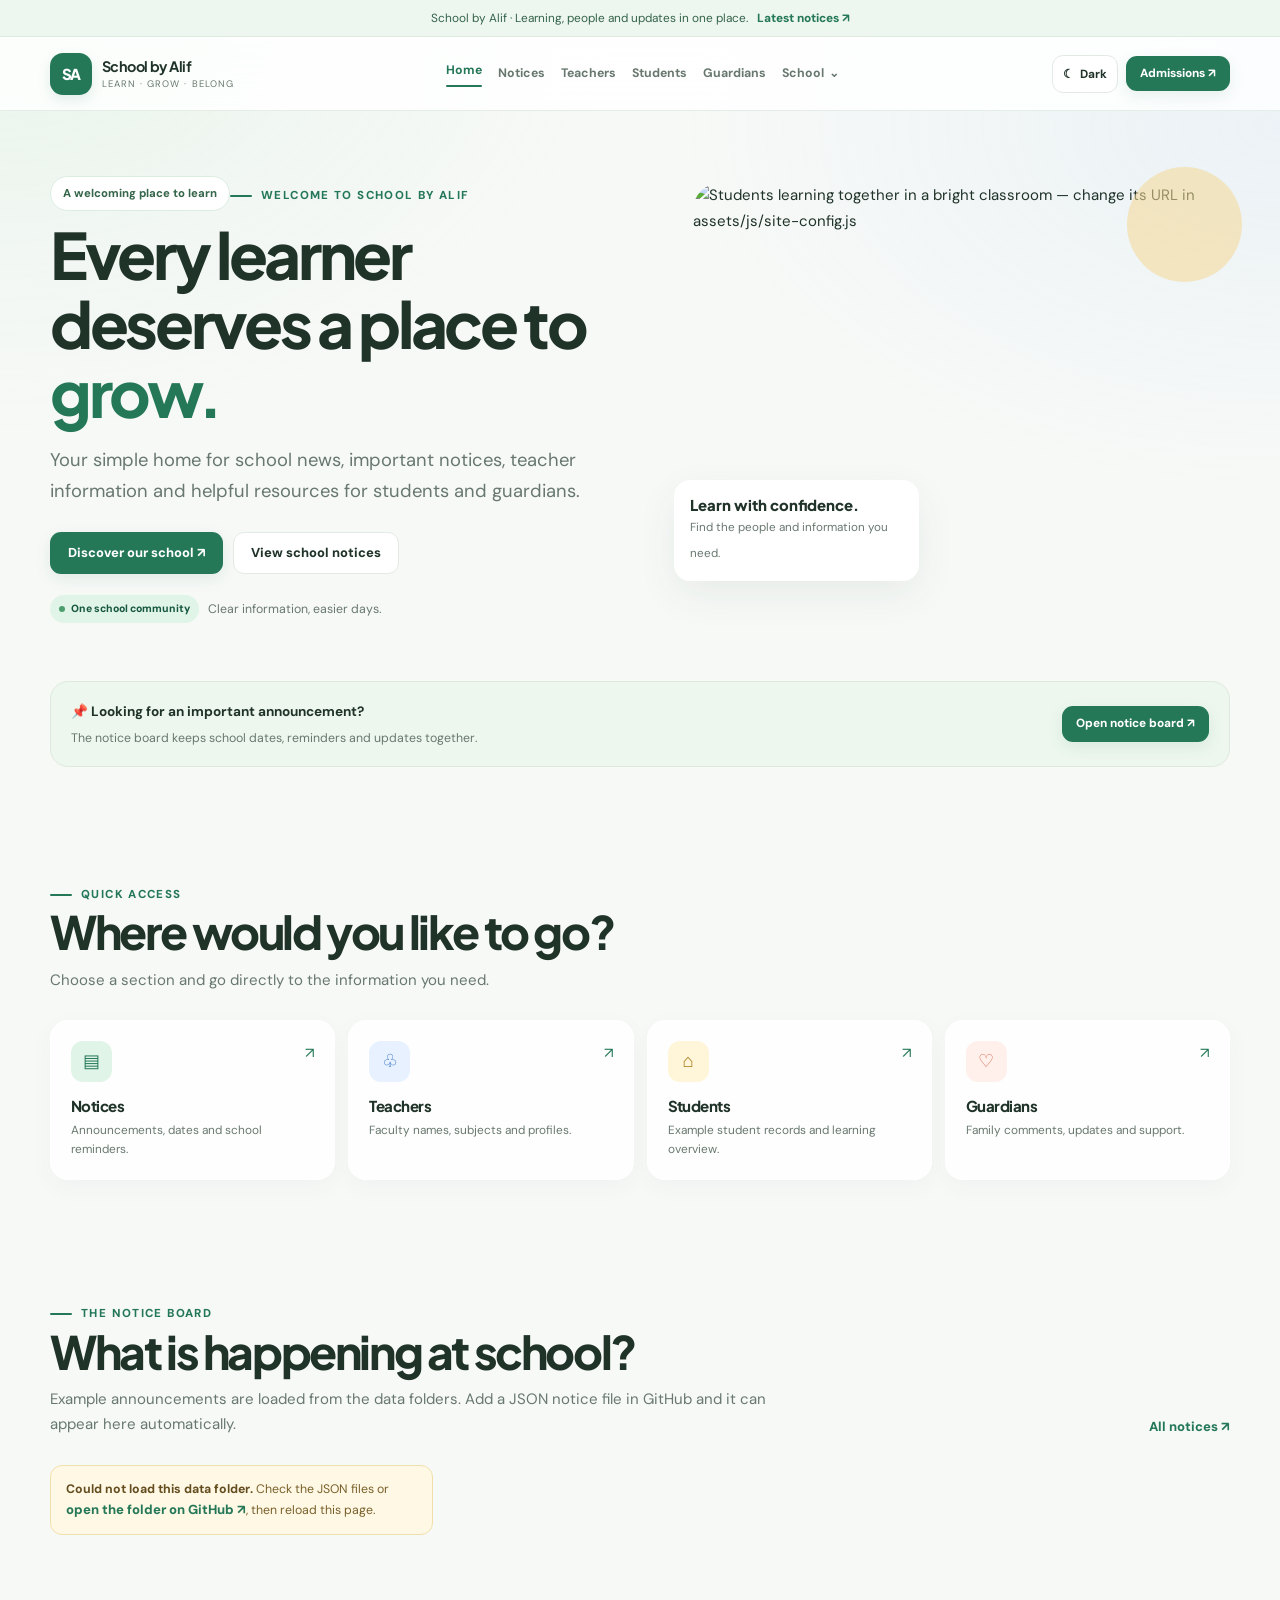
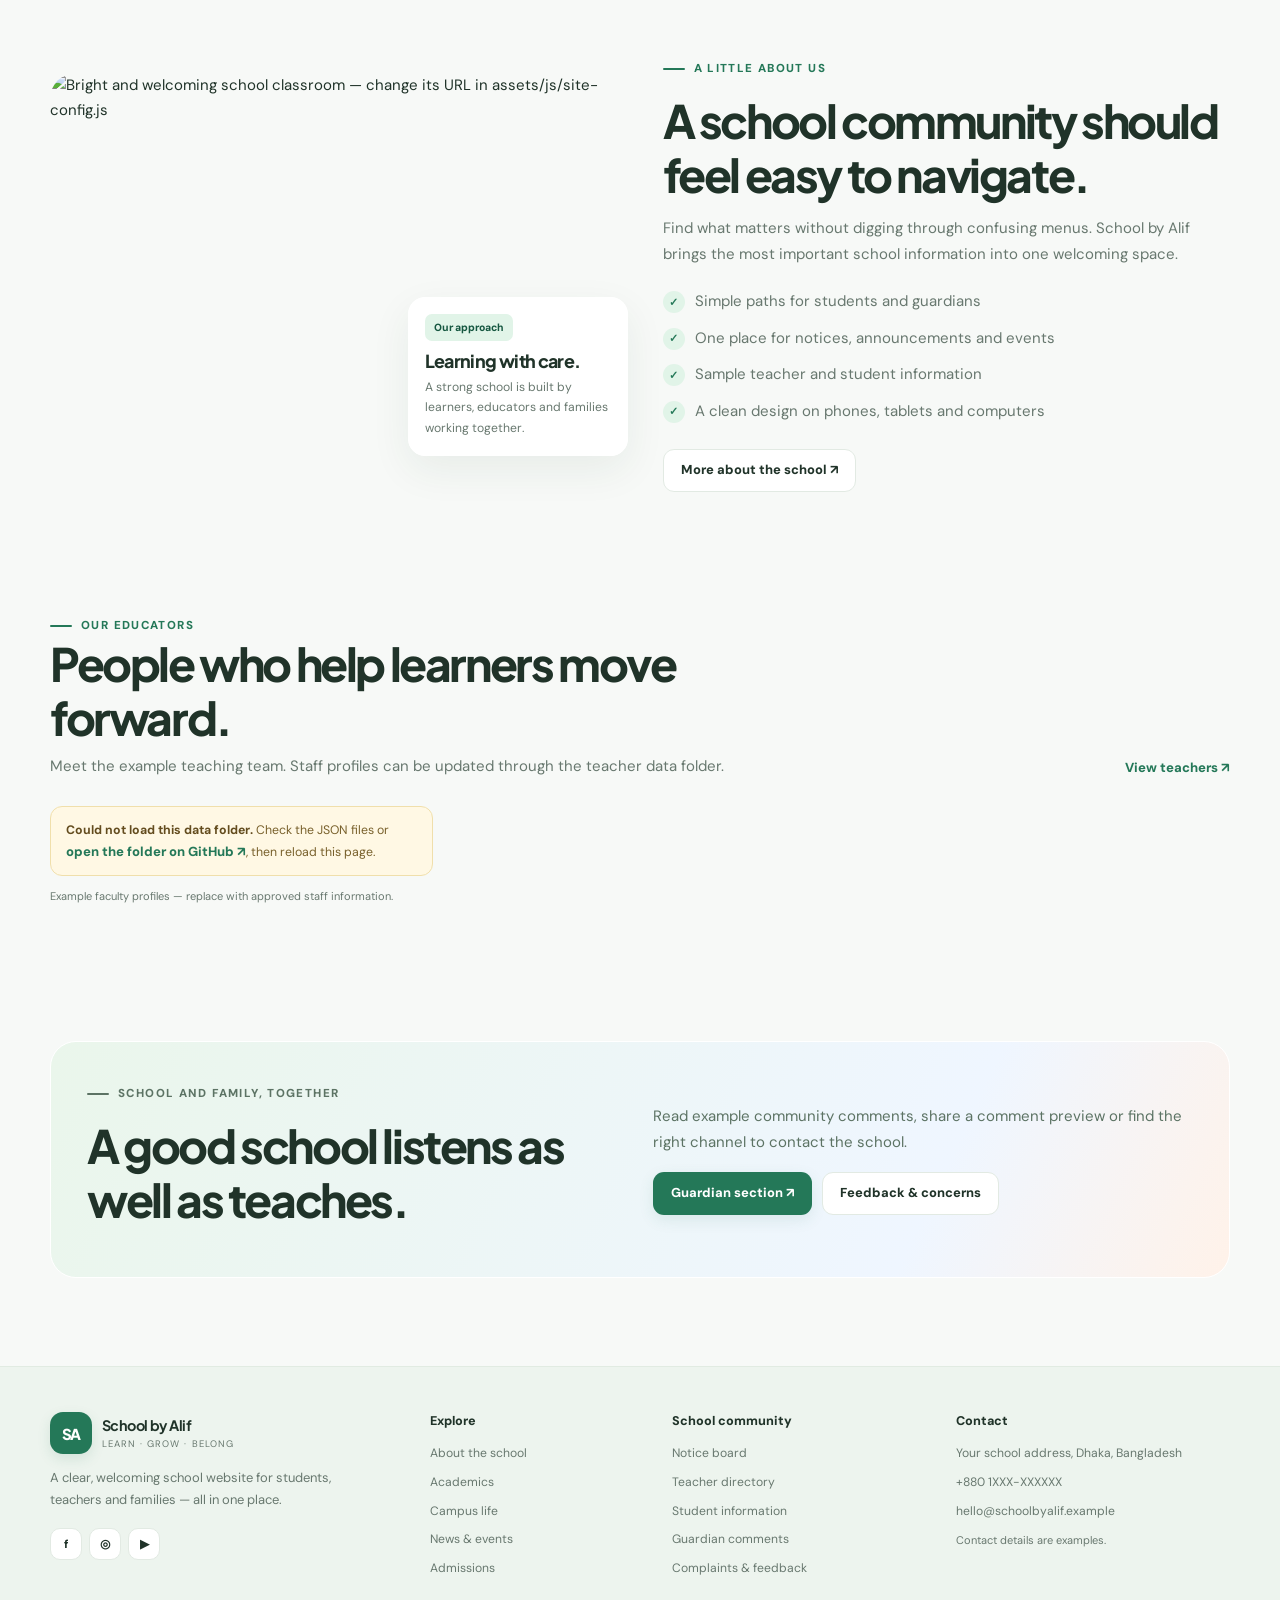
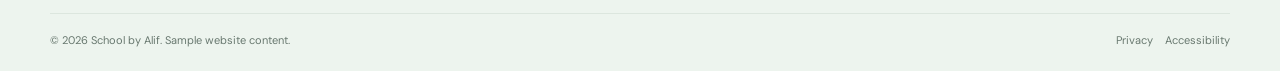
==== commit 254e35be: "Rebuild School by Alif with clean light UI, theme toggle and automatic JSON data folders" ====
--- a/index.html
+++ b/index.html
@@ -1,33 +1,8 @@
-<!doctype html>
-<html lang="en"><head><meta charset="utf-8"><meta name="viewport" content="width=device-width,initial-scale=1"><meta name="theme-color" content="#080d20"><meta name="description" content="School by Alif — an inspiring learning community, useful school notices, teacher profiles and dedicated student and guardian information."><title>School by Alif — Learn. Lead. Belong.</title><link rel="icon" href="assets/img/favicon.svg" type="image/svg+xml"><link rel="stylesheet" href="assets/css/style.css"><script defer src="assets/js/site-config.js"></script><script defer src="assets/js/main.js"></script></head>
-<body class="home-v2"><div class="announcement">Welcome to a new kind of school website <a href="notices.html">View latest notices ↗</a></div>
-<header class="site-header"><div class="container nav-wrap"><a class="brand" href="index.html"><span class="brand-mark">SA</span><span class="brand-copy"><strong data-school-name>School by Alif</strong><small>LEARN · LEAD · BELONG</small></span></a><button class="nav-toggle" aria-expanded="false" aria-controls="site-nav">☰ <span>Menu</span></button><nav class="nav-links" id="site-nav" aria-label="Main navigation"><a href="index.html">Home</a><a href="notices.html">Notices</a><a href="teachers.html">Teachers</a><a href="about.html">About</a></nav><a class="btn btn-sm nav-cta" href="admissions.html">Admissions ↗</a></div></header>
-<main>
-<section class="hero-v2"><div class="container hero-v2-grid">
-<div class="hero-v2-copy"><span class="pill"><span class="online-pulse"></span> A brighter way to learn</span><p class="eyebrow" style="margin-top:25px">Welcome to <span data-school-name>School by Alif</span></p><h1>Where potential becomes <span class="gradient-text">possibility.</span></h1><p class="lede">A connected school community for curious minds, inspiring teachers, ambitious learners and families who care about the journey.</p><div class="hero-v2-actions"><a class="btn btn-lime" href="about.html">Discover our school <span>↗</span></a><a class="btn btn-outline" href="notices.html">Explore notices <span>↗</span></a></div><div class="hero-v2-stats"><div class="hero-v2-stat"><strong><span data-count="100">100</span>%</strong><span>Room to grow</span></div><div class="hero-v2-stat"><strong>One</strong><span>Connected community</span></div><div class="hero-v2-stat"><strong>∞</strong><span>Ways to discover</span></div></div><div class="hero-v2-meta"><span class="online-pulse"></span><span>Learning, connection and confidence — all in one place.</span></div></div>
-<div class="hero-v2-visual"><div class="hero-orbit"></div><img class="hero-v2-photo" data-image="hero" alt="Students learning in a welcoming school environment"><div class="hero-v2-photo-tint"></div><span class="hero-v2-index">SBA · 01</span><div class="hero-glass-badge"><span class="badge-symbol">✦</span><span><b>Made for every learner</b><small>Curiosity starts here</small></span></div><div class="hero-glass-panel"><strong>Big dreams need a place to grow.</strong><p>Find your people. Explore your strengths. Make your next move.</p></div></div>
-</div></section>
-<div class="marquee-v2" aria-label="School values"><div class="marquee-track"><span><b>✳</b> DISCOVER MORE</span><span><b>✦</b> KINDNESS IN ACTION</span><span><b>✧</b> LEARN BOLDLY</span><span><b>◎</b> COMMUNITY FIRST</span><span><b>✳</b> DISCOVER MORE</span><span><b>✦</b> KINDNESS IN ACTION</span><span><b>✧</b> LEARN BOLDLY</span><span><b>◎</b> COMMUNITY FIRST</span><span><b>✳</b> DISCOVER MORE</span><span><b>✦</b> KINDNESS IN ACTION</span><span><b>✧</b> LEARN BOLDLY</span><span><b>◎</b> COMMUNITY FIRST</span></div></div>
-<section class="section-v2"><div class="container"><div class="section-v2-head"><div><p class="page-kicker">The school experience</p><h2>One school. A thousand ways to shine.</h2><p>Explore the people, tools and updates that make school life feel more connected — with everything easy to find.</p></div><a class="text-link" href="academics.html">Explore academics ↗</a></div><div class="section-v2-grid3">
-<a class="glass-card-v2 info-card-v2" href="academics.html"><span class="card-arrow">↗</span><div class="info-card-icon">✦</div><h3>Learning that moves you forward</h3><p>Find academic pathways, subject areas and a thoughtful approach to learning.</p></a>
-<a class="glass-card-v2 info-card-v2" href="teachers.html"><span class="card-arrow">↗</span><div class="info-card-icon">♧</div><h3>People who make a difference</h3><p>Meet our sample faculty team and discover the care behind every lesson.</p></a>
-<a class="glass-card-v2 info-card-v2" href="campus-life.html"><span class="card-arrow">↗</span><div class="info-card-icon">✧</div><h3>Life beyond the classroom</h3><p>Find creative clubs, active moments and opportunities to belong.</p></a>
-</div></div></section>
-<section class="section-v2" style="padding-top:20px"><div class="container"><div class="section-v2-head"><div><p class="page-kicker">Always in the loop</p><h2>Notices that matter.</h2><p>Find the latest school announcements, important reminders and upcoming event information in one clear place.</p></div><a class="text-link" href="notices.html">Full notice board ↗</a></div><div class="glass-card-v2 notice-board-v2"><div class="notice-board-head"><h3>School notice board</h3><span class="live-chip">Latest updates</span></div>
-<a href="notices.html" class="notice-row-v2"><div class="notice-date"><b>18</b><span>Oct · Demo</span></div><div><span class="notice-label urgent">Important notice</span><h4>Sample: Term assessment schedule published</h4><p>Check the notice board for an example exam reminder and preparation checklist.</p></div><span class="notice-arrow">↗</span></a>
-<a href="notices.html" class="notice-row-v2"><div class="notice-date"><b>22</b><span>Oct · Demo</span></div><div><span class="notice-label event">School event</span><h4>Sample: Family and learning community day</h4><p>A placeholder event to demonstrate how families can find key dates.</p></div><span class="notice-arrow">↗</span></a>
-<a href="notices.html" class="notice-row-v2"><div class="notice-date"><b>25</b><span>Oct · Demo</span></div><div><span class="notice-label">Student life</span><h4>Sample: Club registration window</h4><p>Explore a demonstration announcement for student clubs and activities.</p></div><span class="notice-arrow">↗</span></a>
-</div><p style="font-size:.7rem;margin:13px 4px 0">These dates and notices are examples. Replace them with official, verified school announcements before publishing.</p></div></section>
-<section class="section-v2"><div class="container"><div class="section-v2-head"><div><p class="page-kicker">Your own corner of school</p><h2>Quick access for everyone.</h2><p>The right information for the right people, without hunting through pages.</p></div></div><div class="quick-access-v2">
-<a class="glass-card-v2 access-card-v2" href="students.html"><span class="access-icon">⌘</span><div><h3>Student hub</h3><p>Assignments, daily schedule, learning resources and useful links.</p></div><span class="access-open">↗</span></a>
-<a class="glass-card-v2 access-card-v2" href="guardians.html"><span class="access-icon">♡</span><div><h3>Guardian hub</h3><p>Family updates, meeting requests, school routines and guidance.</p></div><span class="access-open">↗</span></a>
-<a class="glass-card-v2 access-card-v2" href="teachers.html"><span class="access-icon">✎</span><div><h3>Teacher directory</h3><p>Meet teachers, subject leads and the people supporting learners.</p></div><span class="access-open">↗</span></a>
-<a class="glass-card-v2 access-card-v2" href="complaints.html"><span class="access-icon">✉</span><div><h3>Voice & feedback</h3><p>A clear, respectful route to raise concerns or make suggestions.</p></div><span class="access-open">↗</span></a>
-</div></div></section>
-<section class="section-v2"><div class="container"><div class="section-v2-head"><div><p class="page-kicker">A team behind the journey</p><h2>Meet a few of our educators.</h2><p>Thoughtful, supportive teachers can transform the way a student sees their own potential.</p></div><a class="text-link" href="teachers.html">Meet the team ↗</a></div><div class="section-v2-grid3">
-<a class="glass-card-v2 teacher-mini-v2" href="teachers.html"><img data-image="teacher1" alt="Example teacher portrait"><div class="teacher-copy"><h3>Ms. Ayesha Rahman</h3><p>Primary Learning · Sample profile</p><div class="teacher-sub">“Every question is a starting point.”</div></div></a>
-<a class="glass-card-v2 teacher-mini-v2" href="teachers.html"><img data-image="teacher2" alt="Example teacher portrait"><div class="teacher-copy"><h3>Mr. Samiul Karim</h3><p>Science & Discovery · Sample profile</p><div class="teacher-sub">“Make the world your laboratory.”</div></div></a>
-<a class="glass-card-v2 teacher-mini-v2" href="teachers.html"><img data-image="teacher4" alt="Example teacher portrait"><div class="teacher-copy"><h3>Ms. Nadia Islam</h3><p>Language & Communication · Sample profile</p><div class="teacher-sub">“Your voice matters.”</div></div></a>
-</div><p style="font-size:.7rem;margin:12px 4px 0">Staff names and photographs are fictional sample content, not real school personnel.</p></div></section>
-<section class="section-v2"><div class="container"><div class="cta-v2"><div><p class="page-kicker">Let's keep talking</p><h2>A great school grows stronger when every voice is heard.</h2><p>Ask a question, share a suggestion or contact the school team. Your feedback helps shape a better community.</p></div><a class="btn btn-lime" href="complaints.html">Share feedback safely ↗</a></div></div></section>
-</main><footer class="site-footer"><div class="container"><div class="footer-grid"><div class="footer-brand"><a class="brand" href="index.html"><span class="brand-mark">SA</span><span class="brand-copy"><strong data-school-name>School by Alif</strong><small>LEARN · LEAD · BELONG</small></span></a><p>A community where learning feels inspiring, every voice matters and every learner can move forward with confidence.</p><div class="social-row"><a href="#" aria-label="Facebook">f</a><a href="#" aria-label="Instagram">◎</a><a href="#" aria-label="YouTube">▶</a></div></div><div class="footer-col"><h3>Discover</h3><a href="about.html">About us</a><a href="academics.html">Academics</a><a href="teachers.html">Our teachers</a><a href="campus-life.html">Campus life</a></div><div class="footer-col"><h3>School community</h3><a href="notices.html">Notice board</a><a href="students.html">Student hub</a><a href="guardians.html">Guardian hub</a><a href="complaints.html">Complaints & feedback</a></div><div class="footer-col"><h3>Contact</h3><a data-contact-address href="contact.html">Your school address, Dhaka, Bangladesh</a><a data-contact-phone href="tel:+8801000000000">+880 1XXX-XXXXXX</a><a data-contact-email href="mailto:hello@schoolbyalif.example">hello@schoolbyalif.example</a></div></div><div class="footer-bottom"><span>© <span data-year></span> <span data-school-name>School by Alif</span>. Demo content — customise before launch.</span><span><a href="privacy.html">Privacy</a><a href="accessibility.html">Accessibility</a></span></div></div></footer></body></html>+<!doctype html><html lang="en"><head><meta charset="utf-8"><meta name="viewport" content="width=device-width,initial-scale=1"><meta name="theme-color" content="#f7f9f7"><meta name="description" content="School information, notices, teachers, student examples and family resources."><title>Home | School by Alif</title><link rel="icon" href="assets/img/favicon.svg" type="image/svg+xml"><link rel="stylesheet" href="assets/css/style.css"><script defer src="assets/js/site-config.js"></script><script defer src="assets/js/main.js"></script></head><body><div class="announcement">School by Alif · Learning, people and updates in one place. <a href="notices.html">Latest notices ↗</a></div><header class="site-header"><div class="container nav-wrap"></div></header><main>
+<section class="site-hero-v3"><div class="container hero-v3-grid"><div class="hero-v3-copy reveal"><span class="pill">A welcoming place to learn</span><p class="eyebrow" style="margin-top:23px">Welcome to School by Alif</p><h1>Every learner deserves a place to <em>grow.</em></h1><p class="lede">Your simple home for school news, important notices, teacher information and helpful resources for students and guardians.</p><div class="button-row"><a class="btn" href="about.html">Discover our school ↗</a><a class="btn btn-light" href="notices.html">View school notices</a></div><div style="display:flex;gap:9px;align-items:center;margin-top:21px;color:var(--muted);font-size:.77rem"><span class="status-chip">One school community</span><span>Clear information, easier days.</span></div></div><div class="hero-v3-photo reveal"><img data-image="hero" alt="Students learning together in a bright classroom"><div class="photo-glass-note"><strong>Learn with confidence.</strong><span>Find the people and information you need.</span></div></div></div></section>
+<section class="section-tight" style="padding-top:10px"><div class="container"><div class="notice-highlight reveal"><div><strong>📌 Looking for an important announcement?</strong><p>The notice board keeps school dates, reminders and updates together.</p></div><a class="btn btn-sm" href="notices.html">Open notice board ↗</a></div></div></section>
+<section class="section-tight"><div class="container"><div class="section-heading"><div><p class="eyebrow">Quick access</p><h2>Where would you like to go?</h2><p>Choose a section and go directly to the information you need.</p></div></div><div class="quick-grid"><a class="quick-card reveal" href="notices.html"><span class="arrow">↗</span><div class="quick-icon">▤</div><h3>Notices</h3><p>Announcements, dates and school reminders.</p></a><a class="quick-card reveal" href="teachers.html"><span class="arrow">↗</span><div class="quick-icon">♧</div><h3>Teachers</h3><p>Faculty names, subjects and profiles.</p></a><a class="quick-card reveal" href="students.html"><span class="arrow">↗</span><div class="quick-icon">⌂</div><h3>Students</h3><p>Example student records and learning overview.</p></a><a class="quick-card reveal" href="guardians.html"><span class="arrow">↗</span><div class="quick-icon">♡</div><h3>Guardians</h3><p>Family comments, updates and support.</p></a></div></div></section>
+<section class="section"><div class="container"><div class="section-heading"><div><p class="eyebrow">The notice board</p><h2>What is happening at school?</h2><p>Example announcements are loaded from the data folders. Add a JSON notice file in GitHub and it can appear here automatically.</p></div><a class="text-link" href="notices.html">All notices ↗</a></div><div id="home-notices" class="data-cards"><div class="loading-state">Loading the latest notices…</div></div></div></section>
+<section class="section-tight"><div class="container split"><div class="split-image reveal"><img data-image="classroom" alt="Bright and welcoming school classroom"><div class="image-note"><span class="tag">Our approach</span><h3>Learning with care.</h3><p style="font-size:.76rem;margin:0">A strong school is built by learners, educators and families working together.</p></div></div><div class="reveal"><p class="eyebrow">A little about us</p><h2>A school community should feel easy to navigate.</h2><p>Find what matters without digging through confusing menus. School by Alif brings the most important school information into one welcoming space.</p><ul class="check-list"><li>Simple paths for students and guardians</li><li>One place for notices, announcements and events</li><li>Sample teacher and student information</li><li>A clean design on phones, tablets and computers</li></ul><a class="btn btn-light" href="about.html">More about the school ↗</a></div></div></section>
+<section class="section"><div class="container"><div class="section-heading"><div><p class="eyebrow">Our educators</p><h2>People who help learners move forward.</h2><p>Meet the example teaching team. Staff profiles can be updated through the teacher data folder.</p></div><a class="text-link" href="teachers.html">View teachers ↗</a></div><div id="home-teachers" class="teacher-grid"><div class="loading-state">Loading teacher profiles…</div></div><p style="font-size:.69rem;margin-top:11px">Example faculty profiles — replace with approved staff information.</p></div></section>
+<section class="section-tight"><div class="container"><div class="quote-band reveal"><div><p class="eyebrow">School and family, together</p><h2>A good school listens as well as teaches.</h2></div><div><p>Read example community comments, share a comment preview or find the right channel to contact the school.</p><div class="button-row"><a class="btn" href="guardians.html">Guardian section ↗</a><a class="btn btn-light" href="complaints.html">Feedback & concerns</a></div></div></div></div></section></main><footer class="site-footer"><div class="container"></div></footer></body></html>
--- a/assets/css/style.css
+++ b/assets/css/style.css
@@ -1,371 +1,45 @@
-@import url('https://fonts.googleapis.com/css2?family=DM+Sans:wght@400;500;600;700&family=Sora:wght@400;500;600;700;800&display=swap');
-
-:root {
-  --ink:#183b35; --muted:#637771; --green:#275b4f; --mint:#dff3e8; --lime:#c9f17a;
-  --cream:#f7f8f1; --white:#fff; --line:rgba(24,59,53,.12); --glass:rgba(255,255,255,.75);
-  --shadow:0 20px 60px rgba(30,65,53,.09); --radius:28px; --radius-sm:18px;
-  --font-head:'Comfortaa',sans-serif; --font-body:'Manrope',sans-serif; --max:1180px;
-}
-*{box-sizing:border-box}html{scroll-behavior:smooth;scroll-padding-top:100px}body{margin:0;color:var(--ink);font-family:var(--font-body);font-size:15px;line-height:1.7;background:radial-gradient(ellipse at 7% 6%,rgba(204,239,218,.5),transparent 36%),radial-gradient(ellipse at 92% 18%,rgba(211,232,253,.4),transparent 30%),var(--cream);-webkit-font-smoothing:antialiased}
-img{display:block;max-width:100%;width:100%;object-fit:cover}a{color:inherit;text-decoration:none}button,input,select,textarea{font:inherit}button,a{ -webkit-tap-highlight-color:transparent}a:focus-visible,button:focus-visible,input:focus-visible,textarea:focus-visible,select:focus-visible{outline:3px solid #9bc94b;outline-offset:3px}.container{width:min(calc(100% - 40px),var(--max));margin-inline:auto}
-h1,h2,h3,h4{font-family:var(--font-head);letter-spacing:-.055em;line-height:1.18;margin:0 0 18px}h1{font-size:clamp(2.8rem,6.7vw,5.65rem);max-width:850px}h2{font-size:clamp(2rem,4vw,3.25rem)}h3{font-size:1.3rem;letter-spacing:-.04em}p{margin:0 0 18px;color:var(--muted)}.eyebrow{display:inline-flex;align-items:center;gap:9px;text-transform:uppercase;letter-spacing:.13em;font-size:.72rem;font-weight:800;color:var(--green);margin-bottom:18px}.eyebrow:before{content:"";height:2px;width:24px;background:#9aca67;border-radius:10px}.lede{font-size:clamp(1rem,1.7vw,1.2rem);max-width:680px}.section{padding:86px 0}.section-tight{padding:54px 0}.section-head{display:flex;justify-content:space-between;align-items:end;gap:30px;margin-bottom:32px}.section-head>div{max-width:720px}.section-head p{max-width:550px}.center{text-align:center}.center .lede{margin-inline:auto}.center .eyebrow{justify-content:center}.muted{color:var(--muted)}
-.announcement{padding:9px 20px;background:var(--ink);color:#eaf5ed;text-align:center;font-size:.76rem;letter-spacing:.015em}.announcement a{color:var(--lime);font-weight:800;margin-left:8px}
-.site-header{position:sticky;top:0;z-index:50;padding:12px 0;border-bottom:1px solid rgba(255,255,255,.65);background:rgba(248,250,245,.76);backdrop-filter:blur(18px);-webkit-backdrop-filter:blur(18px)}.nav-wrap{display:flex;align-items:center;justify-content:space-between;gap:25px}.brand{display:flex;align-items:center;gap:11px;min-width:max-content}.brand-mark{display:grid;place-items:center;width:43px;height:43px;border-radius:15px;background:var(--ink);color:var(--lime);font-family:var(--font-head);font-weight:700;box-shadow:0 8px 20px #183b3524}.brand-copy{display:flex;flex-direction:column;line-height:1.3}.brand-copy strong{font-family:var(--font-head);font-size:.95rem;letter-spacing:-.04em}.brand-copy small{font-size:.65rem;letter-spacing:.04em;color:var(--muted);margin-top:3px}.nav-links{display:flex;align-items:center;gap:21px}.nav-links a{font-size:.78rem;font-weight:800;color:#52675f;transition:color .2s}.nav-links a:hover,.nav-links a[aria-current=page]{color:var(--green)}.nav-links a[aria-current=page]:after{content:"";display:block;height:2px;background:#9aca67;border-radius:4px;margin-top:3px}.nav-cta{white-space:nowrap}.nav-toggle{display:none;align-items:center;gap:7px;border:1px solid var(--line);background:#fff;border-radius:13px;padding:10px 12px;color:var(--ink);font-weight:800}
-.btn{display:inline-flex;align-items:center;justify-content:center;gap:10px;border:0;border-radius:999px;padding:14px 21px;background:var(--ink);color:#fff;font-weight:800;font-size:.84rem;line-height:1.2;cursor:pointer;transition:transform .2s,box-shadow .2s,background .2s;box-shadow:0 8px 20px rgba(24,59,53,.13)}.btn:hover{transform:translateY(-2px);box-shadow:0 12px 25px rgba(24,59,53,.18)}.btn-lime{background:var(--lime);color:var(--ink)}.btn-outline{background:rgba(255,255,255,.55);border:1px solid var(--line);color:var(--ink);box-shadow:none}.btn-sm{padding:11px 16px;font-size:.78rem}.text-link{font-weight:800;color:var(--green);font-size:.85rem}.text-link span{padding-left:5px}
-.glass{background:var(--glass);border:1px solid rgba(255,255,255,.9);box-shadow:var(--shadow);backdrop-filter:blur(14px);-webkit-backdrop-filter:blur(14px)}.hero{padding:70px 0 60px;overflow:hidden}.hero-grid{display:grid;grid-template-columns:1.04fr .96fr;align-items:center;gap:48px}.hero-copy{position:relative;z-index:2}.hero h1 span{color:var(--green);position:relative;white-space:nowrap}.hero h1 span:after{content:"";position:absolute;height:12px;left:0;right:4px;bottom:0;background:var(--lime);opacity:.62;border-radius:20px;z-index:-1;transform:rotate(-1.5deg)}.hero-copy .lede{margin-bottom:27px}.button-row{display:flex;flex-wrap:wrap;gap:12px}.hero-note{display:flex;align-items:center;gap:12px;margin-top:28px;color:var(--muted);font-size:.78rem}.avatar-stack{display:flex;padding-left:4px}.avatar-stack img{width:32px;height:32px;border:2px solid var(--cream);border-radius:50%;margin-left:-5px}.hero-note strong{color:var(--ink)}.hero-art{position:relative;min-height:465px}.hero-image{position:absolute;inset:8px 12px 24px 24px;width:calc(100% - 36px);height:calc(100% - 32px);border-radius:40px 40px 120px 40px}.hero-art:before{content:"";position:absolute;width:180px;height:180px;background:var(--lime);border-radius:50%;top:-16px;right:-8px;opacity:.75}.hero-art:after{content:"";position:absolute;left:0;bottom:0;width:140px;height:140px;border:1px solid #c1d9b8;border-radius:50%;transform:translate(-18px,18px)}.floating-card{position:absolute;z-index:2;padding:17px 20px;border-radius:20px}.floating-card strong{display:block;font-family:var(--font-head);font-size:1.35rem}.floating-card small{color:var(--muted);font-size:.72rem}.float-one{right:-3px;top:44px}.float-two{left:-3px;bottom:40px;max-width:180px}.spark{display:grid;place-items:center;width:38px;height:38px;border-radius:14px;background:#f0f8cf;margin-bottom:8px;font-size:1.2rem}
-.trust-strip{padding:21px 0;border-top:1px solid var(--line);border-bottom:1px solid var(--line)}.trust-inner{display:flex;justify-content:space-between;align-items:center;gap:20px;flex-wrap:wrap}.trust-item{display:flex;gap:10px;align-items:center;color:var(--muted);font-size:.78rem;font-weight:700}.trust-item b{font-size:1.1rem;color:var(--green)}
-.grid-3{display:grid;grid-template-columns:repeat(3,minmax(0,1fr));gap:18px}.grid-2{display:grid;grid-template-columns:repeat(2,minmax(0,1fr));gap:22px}.card{border-radius:var(--radius);padding:27px;background:rgba(255,255,255,.68);border:1px solid rgba(255,255,255,.95);box-shadow:0 16px 45px rgba(30,65,53,.055);transition:transform .25s,box-shadow .25s}.card:hover{transform:translateY(-4px);box-shadow:var(--shadow)}.icon-box{width:48px;height:48px;border-radius:16px;display:grid;place-items:center;background:var(--mint);font-size:1.3rem;margin-bottom:23px}.card p:last-child{margin-bottom:0}.card h3{margin-bottom:12px}.photo-card{padding:0;overflow:hidden}.photo-card>img{height:220px}.photo-card .card-body{padding:24px}.photo-card .tag{margin-bottom:12px}
-.tag{display:inline-flex;padding:7px 11px;border-radius:999px;background:#edf6e8;color:var(--green);font-size:.68rem;letter-spacing:.03em;font-weight:800}.tag.blue{background:#edf4fc;color:#416284}.pill{display:inline-flex;gap:8px;align-items:center;border:1px solid var(--line);background:rgba(255,255,255,.65);border-radius:999px;padding:8px 13px;font-weight:800;font-size:.72rem;color:var(--green)}
-.stats{display:grid;grid-template-columns:repeat(4,1fr);gap:12px;margin-top:25px}.stat{padding:23px 18px;border-radius:20px;background:rgba(255,255,255,.6);border:1px solid rgba(255,255,255,.9)}.stat strong{display:block;font:700 clamp(1.8rem,3.8vw,2.7rem)/1.2 var(--font-head);letter-spacing:-.06em}.stat span{display:block;font-size:.75rem;color:var(--muted);margin-top:6px}
-.split{display:grid;grid-template-columns:1fr 1fr;gap:64px;align-items:center}.split-image{position:relative}.split-image img{height:465px;border-radius:34px}.image-note{position:absolute;bottom:20px;right:-18px;max-width:230px;padding:19px 20px;border-radius:20px}.check-list{list-style:none;padding:0;margin:24px 0 29px;display:grid;gap:13px}.check-list li{display:flex;gap:11px;align-items:flex-start;color:var(--muted)}.check-list li:before{content:"✓";display:grid;place-items:center;min-width:23px;height:23px;border-radius:50%;background:#e0f2d0;color:var(--green);font-weight:900;font-size:.75rem;margin-top:1px}
-.quote-band{background:var(--ink);color:white;border-radius:36px;padding:45px;display:grid;grid-template-columns:.8fr 1.2fr;gap:30px;align-items:center;position:relative;overflow:hidden}.quote-band:after{content:"";position:absolute;width:260px;height:260px;right:-70px;top:-90px;border:1px solid #ffffff22;border-radius:50%}.quote-band h2{color:white}.quote-band p{color:#c0d2ca}.quote-band .btn{position:relative;z-index:2;justify-self:start}.quote-mark{font:5rem/1 var(--font-head);color:var(--lime)}
-.page-hero{padding:65px 0 44px}.page-hero-grid{display:grid;grid-template-columns:1fr .74fr;align-items:center;gap:48px}.page-hero h1{font-size:clamp(2.5rem,5.5vw,4.5rem)}.page-hero-img{height:310px;border-radius:32px}.breadcrumbs{display:flex;gap:9px;align-items:center;font-size:.72rem;color:var(--muted);margin-bottom:23px}.breadcrumbs a{color:var(--green);font-weight:800}
-.notice{padding:18px 20px;border-radius:18px;border:1px solid #dcebcf;background:#f2f8e9;color:#44634a;font-size:.85rem}.feature-row{display:flex;gap:15px;align-items:flex-start;margin:21px 0}.feature-row .icon-box{flex-shrink:0;width:42px;height:42px;margin:0}.feature-row h3{font-family:var(--font-body);font-size:.95rem;letter-spacing:-.02em;margin-bottom:4px}.feature-row p{font-size:.83rem;margin:0}
-.timeline{border-left:2px solid #d8e7d3;padding-left:27px;margin-left:10px;display:grid;gap:25px}.timeline-item{position:relative}.timeline-item:before{content:"";position:absolute;left:-35px;top:7px;width:14px;height:14px;border-radius:50%;background:var(--lime);border:4px solid var(--cream)}.timeline-item .year{font-weight:900;color:var(--green);font-size:.77rem}
-.steps{counter-reset:step;display:grid;grid-template-columns:repeat(3,1fr);gap:16px}.step{position:relative;padding:28px;border-radius:24px;background:rgba(255,255,255,.7);border:1px solid #fff}.step:before{counter-increment:step;content:"0" counter(step);display:grid;place-items:center;width:43px;height:43px;background:var(--ink);color:var(--lime);border-radius:14px;font-family:var(--font-head);font-weight:700;margin-bottom:22px}.step p{font-size:.86rem}
-.data-table{width:100%;border-collapse:collapse;overflow:hidden;border-radius:18px;background:rgba(255,255,255,.7);font-size:.86rem}.data-table th,.data-table td{text-align:left;padding:17px;border-bottom:1px solid var(--line)}.data-table th{background:#eaf4e6;font-size:.75rem;text-transform:uppercase;letter-spacing:.06em}.data-table tr:last-child td{border-bottom:0}
-.filter-bar{display:flex;gap:9px;flex-wrap:wrap;margin-bottom:28px}.filter-bar button{border:1px solid var(--line);background:rgba(255,255,255,.65);border-radius:999px;padding:10px 15px;color:var(--muted);font-size:.78rem;font-weight:800;cursor:pointer}.filter-bar button.active{background:var(--ink);color:white;border-color:var(--ink)}[hidden]{display:none!important}.news-meta{display:flex;gap:13px;align-items:center;color:var(--muted);font-size:.72rem;margin:14px 0}.news-meta span+span:before{content:"•";margin-right:13px}
-.gallery-grid{display:grid;grid-template-columns:repeat(3,1fr);gap:16px}.gallery-item{position:relative;overflow:hidden;border-radius:23px;min-height:210px}.gallery-item img{height:100%;min-height:210px;position:absolute;inset:0;transition:transform .4s}.gallery-item:hover img{transform:scale(1.04)}.gallery-caption{position:absolute;bottom:12px;left:12px;right:12px;border-radius:15px;padding:13px 15px;background:rgba(255,255,255,.86);backdrop-filter:blur(12px);font-weight:800;font-size:.78rem}
-.faq-list{display:grid;gap:12px}.faq-list details{border:1px solid rgba(255,255,255,.95);background:rgba(255,255,255,.72);border-radius:18px;padding:19px 22px;box-shadow:0 10px 30px rgba(30,65,53,.035)}.faq-list summary{cursor:pointer;font-weight:800;list-style:none;padding-right:25px;position:relative}.faq-list summary::-webkit-details-marker{display:none}.faq-list summary:after{content:"+";position:absolute;right:0;top:0;font-size:1.2rem;color:var(--green)}.faq-list details[open] summary:after{content:"−"}.faq-list details p{margin:12px 0 0;font-size:.88rem}
-.contact-grid{display:grid;grid-template-columns:.75fr 1.25fr;gap:24px;align-items:start}.contact-card{padding:28px;border-radius:25px}.contact-method{display:flex;gap:14px;padding:17px 0;border-bottom:1px solid var(--line)}.contact-method:last-child{border:0}.contact-method .icon-box{margin:0;flex-shrink:0}.contact-method strong{display:block;font-size:.86rem}.contact-method p,.contact-method a{font-size:.82rem;margin:2px 0 0;color:var(--muted)}
-.form-grid{display:grid;grid-template-columns:1fr 1fr;gap:16px}.field{display:grid;gap:7px}.field.full{grid-column:1/-1}.field label{font-size:.76rem;font-weight:800}.field input,.field select,.field textarea{width:100%;min-width:0;border:1px solid var(--line);border-radius:13px;padding:13px 14px;background:rgba(255,255,255,.85);color:var(--ink);outline-color:#9aca67}.field textarea{min-height:130px;resize:vertical}.form-message{margin-top:15px;font-size:.82rem;color:var(--green);font-weight:800}
-.site-footer{margin-top:60px;background:#eaf1e8;border-top:1px solid #dde9dc;padding:55px 0 24px}.footer-grid{display:grid;grid-template-columns:1.4fr .7fr .7fr 1fr;gap:35px}.footer-brand p{max-width:310px;margin-top:17px;font-size:.84rem}.footer-col h3{font:800 .82rem var(--font-body);letter-spacing:0;margin-bottom:18px}.footer-col a{display:block;margin:10px 0;color:var(--muted);font-size:.79rem}.footer-col a:hover{color:var(--green)}.footer-bottom{border-top:1px solid var(--line);margin-top:35px;padding-top:20px;display:flex;justify-content:space-between;gap:20px;flex-wrap:wrap;color:var(--muted);font-size:.72rem}.footer-bottom a{margin-left:14px}.social-row{display:flex;gap:8px;margin-top:15px}.social-row a{display:grid;place-items:center;border:1px solid var(--line);background:#ffffff99;width:35px;height:35px;border-radius:12px;font-weight:900;font-size:.75rem}
-.reveal{animation:rise .65s ease both}@keyframes rise{from{opacity:0;transform:translateY(16px)}to{opacity:1;transform:translateY(0)}}.image-failed{background:#e7efe2;min-height:180px;color:var(--muted)}.legal-content{max-width:820px}.legal-content h2{font-size:1.6rem;margin-top:35px}.legal-content p,.legal-content li{font-size:.9rem}.legal-content ul{color:var(--muted)}
-@media(max-width:1020px){.nav-links{gap:12px}.nav-links a{font-size:.73rem}.nav-cta{display:none}.hero-grid{gap:25px}.hero-art{min-height:390px}.footer-grid{grid-template-columns:1.2fr 1fr 1fr}.footer-col:last-child{grid-column:2/4}}
-@media(max-width:800px){.container{width:min(calc(100% - 32px),var(--max))}.section{padding:65px 0}.section-tight{padding:43px 0}.nav-toggle{display:flex}.nav-wrap{flex-wrap:wrap}.nav-links{display:none;position:absolute;top:100%;left:12px;right:12px;flex-direction:column;align-items:stretch;gap:0;padding:10px;border:1px solid #ffffff;background:rgba(250,252,248,.97);backdrop-filter:blur(20px);border-radius:22px;box-shadow:var(--shadow)}.nav-links.is-open{display:flex}.nav-links a{padding:13px 14px;font-size:.85rem;border-radius:12px}.nav-links a:hover,.nav-links a[aria-current=page]{background:#edf6e8}.nav-links a[aria-current=page]:after{display:none}.hero{padding-top:48px}.hero-grid,.page-hero-grid,.split{grid-template-columns:1fr}.hero-grid{gap:28px}.hero-art{min-height:440px;max-width:600px;width:100%;margin-inline:auto}.hero-image{inset:8px 12px 24px 18px;width:calc(100% - 30px);height:calc(100% - 32px)}.page-hero-grid{gap:24px}.page-hero-img{height:270px}.grid-3{grid-template-columns:repeat(2,minmax(0,1fr))}.split{gap:34px}.split-image img{height:360px}.image-note{right:12px}.quote-band{grid-template-columns:1fr;padding:32px}.stats{grid-template-columns:repeat(2,1fr)}.steps{grid-template-columns:1fr}.contact-grid{grid-template-columns:1fr}.footer-grid{grid-template-columns:repeat(2,1fr)}.footer-brand{grid-column:1/-1}.footer-col:last-child{grid-column:auto}.section-head{display:block}.section-head>.text-link{display:inline-block;margin-top:8px}}
-@media(max-width:540px){body{font-size:14px}.container{width:min(calc(100% - 26px),var(--max))}.announcement{font-size:.66rem;padding:8px}.announcement a{display:block;margin:2px 0 0}.brand-mark{width:39px;height:39px}.brand-copy strong{font-size:.85rem}.brand-copy small{font-size:.59rem}.hero{padding:38px 0 42px}.hero h1{font-size:clamp(2.45rem,12vw,3.6rem)}h2{font-size:2.05rem}.hero-art{min-height:340px}.hero-image{border-radius:28px 28px 85px 28px}.floating-card{padding:12px 14px}.float-one{right:0;top:28px}.float-two{left:0;bottom:24px;max-width:155px}.floating-card strong{font-size:1.1rem}.hero-note{font-size:.72rem}.trust-inner{display:grid;grid-template-columns:1fr 1fr}.trust-item{font-size:.7rem}.grid-3,.grid-2,.gallery-grid{grid-template-columns:1fr}.card{padding:23px}.photo-card{padding:0}.photo-card>img{height:205px}.stats{gap:9px}.stat{padding:18px 14px}.stat span{font-size:.69rem}.section-head{margin-bottom:24px}.split-image img{height:290px}.quote-band{padding:27px;border-radius:27px}.page-hero{padding:40px 0 24px}.page-hero h1{font-size:2.55rem}.page-hero-img{height:220px;border-radius:24px}.form-grid{grid-template-columns:1fr}.field.full{grid-column:auto}.data-table{font-size:.75rem}.data-table th,.data-table td{padding:12px 10px}.footer-grid{gap:24px 16px}.footer-col h3{font-size:.78rem}.footer-bottom{display:block}.footer-bottom a{margin:9px 12px 0 0;display:inline-block}}
-@media(prefers-reduced-motion:reduce){*,*::before,*::after{animation-duration:.01ms!important;animation-iteration-count:1!important;scroll-behavior:auto!important;transition-duration:.01ms!important}}
-
-
-/* ──────────────────────────────────────────────────────────────
-   SCHOOL BY ALIF · GLASS EDITION
-   Responsive frosted glass UI, expressive motion, clear contrast
-   ────────────────────────────────────────────────────────────── */
-:root{
- --ink:#f1f4ff;--muted:#a9b4d0;--green:#87f4e5;--mint:rgba(105,220,224,.13);--lime:#d8fb83;
- --cream:#080d20;--white:#fff;--line:rgba(220,231,255,.17);--glass:rgba(255,255,255,.075);
- --shadow:0 24px 80px rgba(0,0,0,.28);--radius:28px;--radius-sm:18px;--font-head:'Sora',sans-serif;--font-body:'DM Sans',sans-serif;--max:1200px;
-}
-html{scroll-behavior:smooth;scroll-padding-top:100px}
-body{background:#080d20;color:var(--ink);font-family:var(--font-body);letter-spacing:-.012em;overflow-x:hidden}
-body::selection{background:#87f4e5;color:#081126}
-p{color:var(--muted);line-height:1.8}
-h1,h2,h3,h4{font-family:var(--font-head);letter-spacing:-.06em;font-weight:600}
-h1{line-height:1.06}
-h2{line-height:1.13}
-img{background:rgba(255,255,255,.06)}
-a{transition:color .22s ease}
-button,input,select,textarea{color:var(--ink)}
-.container{width:min(calc(100% - 42px),var(--max))}
-.announcement{position:relative;z-index:61;background:linear-gradient(90deg,#17244b,#183b55,#34235a);color:#e8f7ff;border-bottom:1px solid #ffffff16;font-size:.74rem;letter-spacing:.02em}
-.announcement a{color:var(--lime)}
-.site-header{top:0;background:rgba(8,13,32,.72);border-bottom:1px solid rgba(255,255,255,.1);box-shadow:0 8px 35px #00000012;backdrop-filter:blur(24px) saturate(155%);-webkit-backdrop-filter:blur(24px) saturate(155%)}
-.nav-wrap{gap:18px;min-height:55px}
-.brand{gap:10px}
-.brand-mark{background:linear-gradient(140deg,#a3fff0 0%,#78a7ff 52%,#c69aff 100%);color:#0b1530;border:1px solid #ffffff6b;box-shadow:0 0 28px #82e8ff30;font-family:var(--font-head);font-weight:800;position:relative;overflow:hidden}
-.brand-mark:after{content:"";position:absolute;inset:-60% auto -60% -30%;width:30%;background:#ffffff8a;transform:rotate(25deg);animation:logoSheen 5s ease-in-out infinite}
-.brand-copy strong{font-family:var(--font-head);color:#f7f8ff;font-size:.92rem;letter-spacing:-.055em}
-.brand-copy small{color:#8f9dbd;letter-spacing:.15em;font-size:.59rem}
-.nav-links{gap:12px}
-.nav-links a{color:#c4cbe0;font-size:.75rem;font-weight:700;letter-spacing:-.015em}
-.nav-links a:hover,.nav-links a[aria-current=page]{color:#8df9e7}
-.nav-links a[aria-current=page]:after{height:2px;background:linear-gradient(90deg,#8df9e7,#ad9bff)}
-.nav-toggle{background:rgba(255,255,255,.08);border:1px solid var(--line);color:#eff4ff}
-.btn{background:linear-gradient(115deg,#93f6e7,#a8baff 65%,#d6afff);color:#0b1330;font-family:var(--font-body);font-size:.84rem;font-weight:800;box-shadow:0 8px 28px #8ce9ed20;border:1px solid #ffffff5c;transition:transform .25s cubic-bezier(.2,.8,.2,1),box-shadow .25s,filter .25s}
-.btn:hover{filter:brightness(1.08);box-shadow:0 13px 36px #79e9ed37}
-.btn-lime{background:linear-gradient(115deg,#d8fb83,#8ff3d7);color:#0b1530}
-.btn-outline{background:rgba(255,255,255,.055);color:#eff4ff;border:1px solid rgba(255,255,255,.2);box-shadow:inset 0 1px #ffffff12}
-.btn-outline:hover{background:rgba(255,255,255,.11);color:#fff}
-.text-link{color:#9af4e7}
-.glass,.card,.stat,.step,.faq-list details,.data-table,.contact-card{background:rgba(255,255,255,.065);border:1px solid rgba(220,231,255,.14);box-shadow:0 20px 55px rgba(0,0,0,.15);backdrop-filter:blur(18px) saturate(135%);-webkit-backdrop-filter:blur(18px) saturate(135%)}
-.card{border-radius:25px;transition:transform .32s cubic-bezier(.2,.8,.2,1),border-color .3s,background .3s,box-shadow .3s}
-.card:hover{border-color:rgba(135,244,229,.4);background:rgba(255,255,255,.09);box-shadow:0 26px 70px rgba(0,0,0,.23)}
-.icon-box{color:#d9fff8;background:linear-gradient(135deg,rgba(114,238,222,.18),rgba(164,148,255,.18));border:1px solid #ffffff14}
-.tag{background:rgba(135,244,229,.12);border:1px solid rgba(135,244,229,.22);color:#a2ffed}
-.tag.blue{background:rgba(169,160,255,.12);border-color:rgba(169,160,255,.22);color:#d0c9ff}
-.pill{color:#c9fff6;background:rgba(255,255,255,.07);border-color:rgba(255,255,255,.18);box-shadow:inset 0 1px #ffffff10}
-.trust-strip{border-color:var(--line);background:#ffffff03}
-.trust-item{color:#aab5d2}.trust-item b{color:#91f5e5}
-.hero-art:before{background:#a8a6ff;opacity:.22;filter:blur(2px)}
-.hero-art:after{border-color:#a8b8ff40}
-.floating-card{background:rgba(13,22,51,.76);border:1px solid #ffffff23;box-shadow:0 20px 60px #0005;backdrop-filter:blur(22px)}
-.floating-card small{color:#b0bfdc}.floating-card strong{color:#f6f8ff}
-.float-one{animation:floatSoft 6.5s ease-in-out infinite}.float-two{animation:floatSoft 7.4s ease-in-out -2s infinite}
-.spark{background:linear-gradient(135deg,#8ef7e3,#b6a3ff);color:#111933}
-.stat{background:rgba(255,255,255,.055);border-color:var(--line)}.stat strong{color:#f4f6ff}.stat span{color:#aab5d0}
-.split-image img,.page-hero-img{border:1px solid #ffffff21;box-shadow:0 25px 80px #0003}
-.image-note{background:rgba(13,22,51,.82);border:1px solid #ffffff24;box-shadow:var(--shadow)}
-.image-note h3{color:white}
-.quote-band{background:linear-gradient(130deg,#171f49,#101a38 60%,#26204c);border:1px solid #ffffff19;box-shadow:0 25px 80px #0003}
-.quote-band:after{border-color:#b4c9ff22}.quote-mark{color:#9cf5e8}
-.notice{background:rgba(222,190,103,.1);border:1px solid rgba(247,207,122,.24);color:#ffe7ac;border-radius:18px}
-.page-hero{padding-top:55px}.page-hero .breadcrumbs{color:#9eaaca}.page-hero .breadcrumbs a{color:#9af4e7}
-.data-table{border-color:var(--line);color:#eef2ff}
-.data-table th,.data-table td{border-color:var(--line);color:#dce5ff}
-.data-table th{background:rgba(135,244,229,.10);color:#aaffee}
-.field label{color:#dfe7ff}
-.field input,.field select,.field textarea{background:rgba(4,9,25,.52);border:1px solid rgba(220,231,255,.18);color:#f0f4ff;border-radius:14px}
-.field input::placeholder,.field textarea::placeholder{color:#7583a3}
-.field select option{color:#eaf0ff;background:#111a36}
-.contact-method{border-color:var(--line)}
-.contact-method strong{color:#f0f4ff}.contact-method a,.contact-method p{color:#aab5d0}
-.faq-list details{border-color:var(--line)}.faq-list summary{color:#eef4ff}.faq-list summary:after{color:#9af4e7}
-.faq-list details p{color:#aab5d0}
-.site-footer{background:rgba(4,8,22,.72);border-top:1px solid rgba(255,255,255,.12);position:relative;overflow:hidden}
-.site-footer:before{content:"";position:absolute;inset:0;background:radial-gradient(ellipse at 20% 0%,#71e2df0c,transparent 40%),radial-gradient(ellipse at 90% 100%,#ab8dff12,transparent 40%);pointer-events:none}
-.footer-col a{color:#aeb8d2}.footer-col a:hover{color:#9af4e7}.footer-col h3{color:#f1f4ff}
-.footer-bottom{border-color:var(--line);color:#8693b1}
-.social-row a{color:#c8d1ee;background:#ffffff08;border-color:#ffffff1a}.social-row a:hover{background:#8ef7e32b;color:#cffff7}
-.check-list li{color:#b7c1da}.check-list li:before{background:linear-gradient(135deg,#8df5e3,#b2a2ff);color:#101932}
-.steps .step{background:rgba(255,255,255,.055);border-color:var(--line)}
-.step:before{background:linear-gradient(130deg,#8df5e3,#b6a5ff);color:#111832}
-.timeline{border-color:#ffffff2c}.timeline-item:before{background:#8df5e3;border-color:#111a36}.timeline-item .year{color:#9af4e7}
-.legal-content h2{color:#f2f5ff}
-.image-failed{background:#172141;color:#aeb8d2}
-@media(max-width:1200px){.nav-links{gap:7px}.nav-links a{font-size:.7rem}.nav-wrap{gap:12px}}
-/* New navigation dropdown */
-.nav-dropdown{position:relative}
-.nav-dropdown-toggle{display:flex;gap:7px;align-items:center;border:0;padding:6px 2px;background:transparent;color:#c4cbe0;font-family:var(--font-body);font-size:.75rem;font-weight:700;cursor:pointer}
-.nav-dropdown-toggle:hover,.nav-dropdown-toggle.has-current{color:#8df9e7}
-.nav-dropdown-menu{display:none;position:absolute;top:calc(100% + 16px);left:-18px;min-width:210px;padding:9px;background:rgba(13,21,48,.96);border:1px solid #ffffff20;box-shadow:0 22px 60px #0007;border-radius:18px;backdrop-filter:blur(22px);z-index:90}
-.nav-dropdown.open .nav-dropdown-menu{display:grid;animation:dropIn .22s ease both}
-.nav-dropdown-menu a{padding:11px 13px;border-radius:10px!important;font-size:.78rem!important;color:#cbd4ec!important}
-.nav-dropdown-menu a:hover,.nav-dropdown-menu a[aria-current=page]{background:#ffffff0c;color:#9af4e7!important}
-.nav-dropdown-menu a:after{display:none!important}
-.nav-notice-dot{display:inline-block;vertical-align:middle;width:6px;height:6px;margin-left:3px;border-radius:50%;background:#d8fb83;box-shadow:0 0 12px #d8fb83}
-@media(max-width:1150px){.nav-links{gap:14px}.nav-links a,.nav-dropdown-toggle{font-size:.77rem}}
-@media(max-width:920px){
- .site-header{padding:9px 0}.nav-wrap{flex-wrap:wrap}.nav-toggle{display:flex;align-items:center}
- .nav-links{display:none;position:absolute;top:calc(100% + 10px);left:12px;right:12px;flex-direction:column;align-items:stretch;gap:3px;padding:12px;background:rgba(9,15,37,.97);border:1px solid #ffffff20;border-radius:24px;box-shadow:0 25px 80px #0009;backdrop-filter:blur(25px);max-height:calc(100vh - 130px);overflow:auto}
- .nav-links.is-open{display:flex;animation:dropIn .22s ease both}
- .nav-links>a,.nav-dropdown-toggle{display:flex;justify-content:space-between;align-items:center;width:100%;padding:13px 14px;border-radius:13px;font-size:.88rem!important}
- .nav-links>a:hover,.nav-links>a[aria-current=page],.nav-dropdown-toggle:hover{background:#ffffff0b}
- .nav-links a[aria-current=page]:after{display:none}
- .nav-dropdown-menu{position:static;min-width:0;padding:4px 4px 6px;border:0;box-shadow:none;background:rgba(255,255,255,.035);margin:0 0 3px 10px;border-radius:14px}
- .nav-dropdown-menu a{padding:11px 13px}
- .nav-cta{display:none}
-}
-@media(max-width:540px){.container{width:min(calc(100% - 28px),var(--max))}.brand-copy strong{font-size:.83rem}.brand-copy small{font-size:.54rem}.announcement{font-size:.67rem}.site-footer{margin-top:35px}}
-/* Ambient aurora background */
-.ambient-scene{position:fixed;inset:0;overflow:hidden;pointer-events:none;z-index:-1;isolation:isolate}
-.ambient-orb{position:absolute;border-radius:50%;filter:blur(72px);opacity:.17;will-change:transform;mix-blend-mode:screen}
-.ambient-orb.orb-a{width:44vw;height:44vw;min-width:300px;min-height:300px;left:-13vw;top:4vh;background:radial-gradient(circle,#48e9d7,transparent 69%);animation:auroraA 23s ease-in-out infinite alternate}
-.ambient-orb.orb-b{width:52vw;height:52vw;min-width:340px;min-height:340px;right:-17vw;top:15vh;background:radial-gradient(circle,#8c77ff,transparent 68%);animation:auroraB 29s ease-in-out infinite alternate}
-.ambient-orb.orb-c{width:35vw;height:35vw;min-width:260px;min-height:260px;left:32vw;bottom:-18vw;background:radial-gradient(circle,#ff91ca,transparent 70%);opacity:.1;animation:auroraA 33s ease-in-out infinite alternate-reverse}
-#scroll-progress{position:fixed;left:0;top:0;height:3px;width:0;z-index:1000;background:linear-gradient(90deg,#83f6e6,#a5a2ff,#f3a9d4);box-shadow:0 0 16px #83f6e688;transition:width .08s linear}
-.pointer-halo{position:fixed;inset:0;pointer-events:none;z-index:0;opacity:.6;background:radial-gradient(480px circle at var(--pointer-x,-1000px) var(--pointer-y,-1000px),rgba(111,205,255,.045),transparent 70%)}
-body>*:not(.ambient-scene):not(#scroll-progress):not(.pointer-halo){position:relative;z-index:1}
-main{position:relative;z-index:1}
-/* Fresh home page */
-.home-v2{overflow:hidden}
-.hero-v2{position:relative;padding:76px 0 65px}
-.hero-v2:before{content:"";position:absolute;top:2%;left:47%;width:44vw;height:44vw;max-width:700px;max-height:700px;border-radius:50%;border:1px solid #d8e4ff0e;box-shadow:inset 0 0 80px #a1b8ff07;pointer-events:none}
-.hero-v2:after{content:"";position:absolute;top:12%;left:55%;width:31vw;height:31vw;max-width:480px;max-height:480px;border-radius:50%;border:1px solid #c0a7ff18;pointer-events:none}
-.hero-v2-grid{display:grid;grid-template-columns:1.06fr .94fr;gap:45px;align-items:center;position:relative;z-index:2}
-.hero-v2-copy{position:relative;z-index:3}
-.hero-v2-copy .eyebrow{color:#96f6e8}
-.hero-v2 h1{font-size:clamp(3rem,6.5vw,6.1rem);max-width:720px;margin:24px 0 24px;letter-spacing:-.085em}
-.gradient-text{background:linear-gradient(110deg,#9bfff0 5%,#b5baff 48%,#f5b6dc 94%);background-size:180% auto;-webkit-background-clip:text;background-clip:text;color:transparent;animation:gradientFlow 8s ease-in-out infinite}
-.hero-v2-copy .lede{max-width:550px;font-size:1.08rem}
-.hero-v2-actions{display:flex;gap:12px;flex-wrap:wrap;margin-top:29px}
-.hero-v2-meta{display:flex;align-items:center;gap:13px;margin-top:30px;color:#a8b5d3;font-size:.79rem}
-.online-pulse{display:inline-block;width:9px;height:9px;border-radius:50%;background:#8ef7d7;box-shadow:0 0 0 5px #8ef7d71c,0 0 18px #8ef7d7;animation:pulseDot 2.2s ease-in-out infinite}
-.hero-v2-visual{min-height:525px;position:relative}
-.hero-v2-photo{position:absolute;inset:16px 10px 38px 36px;width:calc(100% - 46px);height:calc(100% - 54px);border-radius:42px 42px 145px 42px;object-fit:cover;border:1px solid #ffffff45;box-shadow:0 35px 100px #0007;filter:saturate(.9)}
-.hero-v2-photo-tint{position:absolute;inset:16px 10px 38px 36px;border-radius:42px 42px 145px 42px;background:linear-gradient(145deg,#17244d16,#0a153b50 80%);pointer-events:none}
-.hero-orbit{position:absolute;inset:0;border:1px solid #ffffff14;border-radius:50%;width:calc(100% - 8px);height:calc(100% - 20px);transform:rotate(-13deg);pointer-events:none}
-.hero-glass-panel{position:absolute;left:-2px;bottom:2px;max-width:235px;padding:20px 22px;border-radius:24px;background:rgba(14,23,52,.77);border:1px solid #ffffff2a;box-shadow:0 24px 70px #0007;backdrop-filter:blur(24px);animation:floatSoft 7s ease-in-out infinite}
-.hero-glass-panel strong{display:block;font:600 1.15rem/1.4 var(--font-head);color:#f4f7ff;letter-spacing:-.055em}
-.hero-glass-panel p{font-size:.76rem;line-height:1.65;margin:6px 0 0}
-.hero-glass-badge{position:absolute;top:45px;right:-10px;display:flex;align-items:center;gap:10px;padding:13px 16px;border-radius:18px;background:rgba(13,21,48,.76);border:1px solid #ffffff2b;box-shadow:0 18px 50px #0007;backdrop-filter:blur(22px);animation:floatSoft 8s ease-in-out -3s infinite}
-.hero-glass-badge .badge-symbol{width:35px;height:35px;display:grid;place-items:center;background:linear-gradient(135deg,#d6fb8b,#8bf0de);border-radius:12px;color:#122039;font-size:1.1rem}
-.hero-glass-badge b{display:block;font-size:.79rem}.hero-glass-badge small{display:block;font-size:.66rem;color:#acb9d4}
-.hero-v2-index{position:absolute;top:27px;left:2px;width:58px;height:58px;border:1px solid #ffffff27;border-radius:50%;display:grid;place-items:center;color:#b6f9f0;font:600 .82rem var(--font-head);background:#0b143048;backdrop-filter:blur(10px)}
-.hero-v2-stats{display:flex;gap:25px;flex-wrap:wrap;margin-top:37px}
-.hero-v2-stat strong{display:block;font:600 1.5rem/1.2 var(--font-head);letter-spacing:-.06em;color:#f7f8ff}
-.hero-v2-stat span{font-size:.7rem;color:#8f9dbd}
-.section-v2{padding:76px 0;position:relative}
-.section-v2-head{display:flex;justify-content:space-between;align-items:end;gap:28px;margin-bottom:30px}
-.section-v2-head>div{max-width:680px}
-.section-v2-head .eyebrow{color:#91f6e6}
-.section-v2-head h2{font-size:clamp(2rem,4.6vw,3.65rem);margin:0}
-.section-v2-head p{max-width:540px;margin:15px 0 0}
-.glass-card-v2{position:relative;overflow:hidden;border:1px solid rgba(232,239,255,.15);border-radius:27px;background:linear-gradient(140deg,rgba(255,255,255,.095),rgba(255,255,255,.035));box-shadow:0 25px 75px rgba(0,0,0,.18);backdrop-filter:blur(22px) saturate(130%);-webkit-backdrop-filter:blur(22px) saturate(130%);transition:transform .35s cubic-bezier(.2,.8,.2,1),border-color .3s,box-shadow .3s}
-.glass-card-v2:before{content:"";position:absolute;top:0;left:-120%;width:80%;height:1px;background:linear-gradient(90deg,transparent,#ffffffa8,transparent);transform:skewX(-20deg);transition:left .9s ease;pointer-events:none}
-.glass-card-v2:hover{transform:translateY(-7px);border-color:#9bf6e54f;box-shadow:0 35px 90px #0003,0 0 0 1px #93fff00a}
-.glass-card-v2:hover:before{left:130%}
-.section-v2-grid3{display:grid;grid-template-columns:repeat(3,minmax(0,1fr));gap:18px}
-.section-v2-grid4{display:grid;grid-template-columns:repeat(4,minmax(0,1fr));gap:15px}
-.info-card-v2{padding:25px}
-.info-card-icon{display:grid;place-items:center;width:48px;height:48px;border-radius:16px;margin-bottom:20px;background:linear-gradient(135deg,#a8fff026,#9ca0ff2c);border:1px solid #ffffff18;color:#bafcf2;font-size:1.35rem}
-.info-card-v2 h3{font-size:1.12rem;letter-spacing:-.045em;margin-bottom:9px;color:#f2f5ff}
-.info-card-v2 p{font-size:.86rem;margin:0}
-.card-arrow{position:absolute;right:22px;top:22px;color:#a8f9ed;font-size:1.1rem;transition:transform .25s}
-.glass-card-v2:hover .card-arrow{transform:translate(3px,-3px)}
-.notice-board-v2{padding:26px}
-.notice-board-head{display:flex;justify-content:space-between;align-items:center;gap:15px;margin-bottom:17px}
-.notice-board-head h3{font-size:1.15rem;margin:0}
-.live-chip{display:inline-flex;align-items:center;gap:7px;border:1px solid #8ef5c733;background:#8ef5c711;border-radius:100px;padding:7px 10px;color:#a4ffe5;font-size:.65rem;font-weight:800;letter-spacing:.05em;text-transform:uppercase;white-space:nowrap}
-.live-chip:before{content:"";height:6px;width:6px;border-radius:100%;background:#97f7d8;box-shadow:0 0 10px #97f7d8}
-.notice-row-v2{display:grid;grid-template-columns:54px 1fr auto;align-items:center;gap:15px;padding:17px 0;border-top:1px solid #ffffff14}
-.notice-date{border-radius:15px;background:rgba(255,255,255,.07);border:1px solid #ffffff13;min-height:55px;display:flex;flex-direction:column;align-items:center;justify-content:center}
-.notice-date b{font:600 1.12rem var(--font-head);line-height:1.15;color:#f4f7ff}
-.notice-date span{font-size:.6rem;text-transform:uppercase;color:#aebbd8;letter-spacing:.06em}
-.notice-row-v2 h4{font:600 .88rem/1.45 var(--font-body);letter-spacing:-.02em;color:#eff4ff;margin:0 0 5px}
-.notice-row-v2 p{font-size:.73rem;line-height:1.6;margin:0}
-.notice-arrow{font-size:1.05rem;color:#9ef4e7}
-.notice-label{display:inline-flex;border-radius:7px;padding:4px 7px;font-size:.6rem;font-weight:800;text-transform:uppercase;letter-spacing:.06em;margin-bottom:7px;background:#8df6e51a;color:#9effee}
-.notice-label.urgent{background:#ff8aaf18;color:#ffb1c6}.notice-label.event{background:#b39aff19;color:#d1bfff}
-.notice-full-card{padding:24px;display:grid;grid-template-columns:58px 1fr;gap:17px;margin-bottom:14px}
-.notice-full-card h3{font-size:1.08rem;margin:0 0 7px}.notice-full-card p{font-size:.84rem;margin:0 0 8px}
-.quick-access-v2{display:grid;grid-template-columns:repeat(4,minmax(0,1fr));gap:15px}
-.access-card-v2{padding:24px;min-height:180px;display:flex;flex-direction:column;justify-content:space-between}
-.access-card-v2 .access-icon{font-size:1.5rem;display:grid;place-items:center;width:48px;height:48px;border-radius:17px;color:#bcfff5;background:linear-gradient(135deg,#95f7e622,#a497ff2a);border:1px solid #ffffff15}
-.access-card-v2 h3{font-size:1rem;margin:20px 0 6px;letter-spacing:-.04em}
-.access-card-v2 p{font-size:.75rem;line-height:1.6;margin:0}
-.access-card-v2 .access-open{color:#9df7e8;font-size:1.15rem;align-self:flex-end;transition:transform .25s}
-.access-card-v2:hover .access-open{transform:translate(3px,-3px)}
-.teacher-mini-v2{overflow:hidden}
-.teacher-mini-v2 img{height:230px}
-.teacher-mini-v2 .teacher-copy{padding:20px}
-.teacher-mini-v2 h3{font-size:1rem;margin:0 0 5px}
-.teacher-mini-v2 p{font-size:.75rem;margin:0}
-.teacher-mini-v2 .teacher-sub{font-size:.65rem;color:#a6b3d3;margin-top:9px}
-.image-overlay-card{position:relative;min-height:350px;border-radius:28px;overflow:hidden;border:1px solid #ffffff20;box-shadow:0 28px 80px #0004}
-.image-overlay-card img{position:absolute;inset:0;width:100%;height:100%;transition:transform .9s cubic-bezier(.2,.8,.2,1)}
-.image-overlay-card:hover img{transform:scale(1.06)}
-.image-overlay-card:after{content:"";position:absolute;inset:0;background:linear-gradient(180deg,#070d2000 24%,#080d20ed 100%)}
-.image-overlay-content{position:absolute;left:25px;right:25px;bottom:24px;z-index:2}
-.image-overlay-content h3{font-size:1.35rem;margin:0 0 8px}
-.image-overlay-content p{font-size:.8rem;margin:0;max-width:400px}
-.marquee-v2{overflow:hidden;padding:18px 0;border-block:1px solid #ffffff13;background:#ffffff03}
-.marquee-track{display:flex;gap:30px;align-items:center;width:max-content;animation:marqueeRun 35s linear infinite}
-.marquee-track span{display:flex;align-items:center;gap:25px;font:500 .83rem var(--font-head);color:#c4cee8;white-space:nowrap}
-.marquee-track b{font-size:1rem;color:#97f8e7}
-.cta-v2{padding:52px;border-radius:35px;display:grid;grid-template-columns:1fr auto;gap:30px;align-items:center;background:linear-gradient(115deg,rgba(105,234,224,.12),rgba(141,137,255,.13),rgba(243,169,212,.09));border:1px solid #ffffff20;position:relative;overflow:hidden}
-.cta-v2:after{content:"";position:absolute;width:310px;height:310px;border:1px solid #ffffff16;border-radius:50%;right:7%;top:-65%;box-shadow:0 0 0 28px #ffffff04,0 0 0 65px #ffffff03}
-.cta-v2 h2{font-size:clamp(1.8rem,3.8vw,3rem);max-width:700px;margin:0 0 12px}
-.cta-v2 p{margin:0;max-width:650px}
-.cta-v2 .btn{position:relative;z-index:2;white-space:nowrap}
-.page-v2-hero{padding:55px 0 30px}
-.page-v2-hero .hero-v2-grid{grid-template-columns:1fr .62fr;gap:40px}
-.page-v2-hero h1{font-size:clamp(2.6rem,5.3vw,4.8rem);max-width:820px;margin:18px 0}
-.page-v2-hero .hero-v2-visual{min-height:320px}
-.page-v2-hero .hero-v2-photo{border-radius:30px 30px 95px 30px;inset:8px;width:calc(100% - 16px);height:calc(100% - 16px)}
-.page-v2-hero .hero-v2-photo-tint{inset:8px;border-radius:30px 30px 95px 30px}
-.breadcrumb-v2{display:flex;gap:10px;align-items:center;font-size:.72rem;color:#8f9dbb;margin-bottom:24px}
-.breadcrumb-v2 a{color:#91f6e6;font-weight:700}
-.page-kicker{display:inline-flex;align-items:center;gap:8px;font-size:.7rem;color:#9cf6e8;letter-spacing:.14em;text-transform:uppercase;font-weight:800}
-.page-kicker:before{content:"";width:22px;height:1px;background:#96f4e5}
-.page-v2-title{font:600 clamp(2rem,4.5vw,3.4rem)/1.12 var(--font-head);letter-spacing:-.07em;margin:0 0 14px}
-.page-v2-lede{max-width:750px}
-.portal-hero-badge{display:inline-flex;align-items:center;gap:10px;color:#bbfff3;font-size:.75rem;font-weight:700;padding:10px 14px;border:1px solid #9bf6e62c;background:#9bf6e60c;border-radius:100px;margin-top:15px}
-.portal-hero-badge span{display:block;width:8px;height:8px;background:#b3fa8c;border-radius:50%}
-.portal-grid-v2{display:grid;grid-template-columns:repeat(3,minmax(0,1fr));gap:17px}
-.portal-module-v2{padding:24px;min-height:205px}
-.portal-module-top{display:flex;align-items:center;justify-content:space-between;margin-bottom:22px}
-.portal-module-top .info-card-icon{margin:0}
-.portal-module-v2 h3{font-size:1.06rem;margin-bottom:8px}
-.portal-module-v2 p{font-size:.8rem;margin:0}
-.portal-module-v2 .module-foot{margin-top:18px;font-size:.69rem;color:#9af4e7;font-weight:700}
-.teacher-grid-v2{display:grid;grid-template-columns:repeat(3,minmax(0,1fr));gap:18px}
-.teacher-card-v2{overflow:hidden}
-.teacher-card-v2 .teacher-photo{height:260px;position:relative;overflow:hidden}
-.teacher-card-v2 .teacher-photo img{position:absolute;inset:0;height:100%;transition:transform .6s}
-.teacher-card-v2:hover .teacher-photo img{transform:scale(1.05)}
-.teacher-photo:after{content:"";position:absolute;inset:0;background:linear-gradient(180deg,#080d2000 55%,#080d2077)}
-.teacher-card-v2 .teacher-details{padding:22px}
-.teacher-card-v2 h3{font-size:1.06rem;margin:0 0 6px}
-.teacher-card-v2 .role{font-size:.7rem;color:#9af4e7;font-weight:700;margin-bottom:12px}
-.teacher-card-v2 p{font-size:.79rem;margin:0}
-.teacher-filter{display:flex;flex-wrap:wrap;gap:8px;margin:0 0 25px}
-.teacher-filter button,.filter-bar button{background:rgba(255,255,255,.055);color:#bdc7e2;border:1px solid #ffffff18;border-radius:100px}
-.teacher-filter button.active,.filter-bar button.active{background:linear-gradient(100deg,#9cf5e8,#b9b2ff);border-color:#ffffff63;color:#0c1530}
-.search-v2{display:flex;align-items:center;gap:10px;max-width:450px;margin-bottom:22px;padding:7px 14px;border:1px solid #ffffff20;border-radius:16px;background:rgba(255,255,255,.055)}
-.search-v2 span{color:#9af4e7}.search-v2 input{border:0;outline:0;background:transparent;width:100%;padding:8px 4px;color:#f5f7ff;min-width:0}.search-v2 input::placeholder{color:#8290af}
-.form-v2{padding:28px}.form-v2-heading{margin-bottom:23px}.form-v2-heading h2{font-size:1.8rem;margin:12px 0 8px}.form-v2-heading p{font-size:.84rem}
-.form-v2 .btn{width:100%}
-.form-check{display:flex;align-items:flex-start;gap:10px;color:#aebad6;font-size:.78rem;line-height:1.6}.form-check input{margin-top:5px;accent-color:#8cefe2}
-.form-message{color:#9effe8;font-size:.81rem}
-.timeline-v2{display:grid;gap:14px}
-.timeline-v2-item{display:grid;grid-template-columns:48px 1fr;gap:14px;align-items:start;padding:18px;border:1px solid #ffffff13;background:#ffffff04;border-radius:18px}
-.timeline-v2-item .timeline-icon{width:42px;height:42px;border-radius:14px;display:grid;place-items:center;background:#8ef3e91a;color:#9ef8e9}
-.timeline-v2-item h3{font:700 .87rem var(--font-body);letter-spacing:-.025em;margin:0 0 5px}
-.timeline-v2-item p{font-size:.77rem;line-height:1.65;margin:0}
-.demo-alert{padding:15px 17px;border-radius:15px;border:1px solid #f5cf7e2d;background:#f5cf7e0d;color:#f6dfab;font-size:.78rem;line-height:1.65}
-.demo-alert strong{color:#fff0c6}
-.kpi-v2{padding:21px;border-radius:19px;border:1px solid #ffffff15;background:#ffffff06}
-.kpi-v2 span{display:block;font-size:.7rem;color:#a9b5d1}.kpi-v2 strong{display:block;font:600 1.7rem var(--font-head);letter-spacing:-.06em;color:#f3f6ff;margin:5px 0}
-.reveal-item{will-change:opacity,transform}
-body.motion-ready .reveal-item:not(.is-visible){opacity:0;transform:translateY(24px) scale(.985)}
-.reveal-item.is-visible{opacity:1;transform:translateY(0) scale(1);transition:opacity .7s cubic-bezier(.2,.8,.2,1),transform .7s cubic-bezier(.2,.8,.2,1);transition-delay:var(--reveal-delay,0ms)}
-.notice-card-v2{padding:23px;display:grid;grid-template-columns:56px 1fr;gap:17px}
-.notice-card-v2 h3{font-size:1.02rem;margin:0 0 8px}
-.notice-card-v2 p{font-size:.81rem;margin:0 0 12px}
-.notice-card-v2 .notice-meta{font-size:.68rem;color:#8898ba;display:flex;gap:12px;flex-wrap:wrap}
-.notice-card-v2 .notice-date{background:rgba(255,255,255,.06)}
-.notice-card-v2[data-priority="urgent"]{border-color:#ff9bae4d;background:linear-gradient(120deg,#ff78980d,#ffffff04)}
-.notice-card-v2[data-priority="important"]{border-color:#f5d78335}
-.priority-text{font-size:.61rem;text-transform:uppercase;letter-spacing:.08em;font-weight:800;color:#a0ffeb}
-.priority-text.urgent{color:#ffb2c2}.priority-text.important{color:#ffdfa1}
-.empty-state{padding:35px 20px;text-align:center;border:1px dashed #ffffff29;border-radius:20px;color:#a9b5d0}
-#back-to-top{position:fixed;bottom:23px;right:22px;z-index:70;width:44px;height:44px;border-radius:15px;border:1px solid #ffffff2b;background:rgba(16,26,58,.83);color:#b5fff3;box-shadow:0 12px 35px #0006;backdrop-filter:blur(18px);opacity:0;transform:translateY(12px);pointer-events:none;transition:.25s;cursor:pointer}
-#back-to-top.visible{opacity:1;transform:translateY(0);pointer-events:auto}
-@keyframes floatSoft{0%,100%{transform:translateY(0)}50%{transform:translateY(-12px)}}
-@keyframes auroraA{0%{transform:translate3d(0,0,0) scale(1)}100%{transform:translate3d(7vw,8vh,0) scale(1.16)}}
-@keyframes auroraB{0%{transform:translate3d(0,0,0) scale(1)}100%{transform:translate3d(-8vw,7vh,0) scale(.92)}}
-@keyframes gradientFlow{0%,100%{background-position:0% center}50%{background-position:100% center}}
-@keyframes pulseDot{0%,100%{box-shadow:0 0 0 5px #8ef7d71c,0 0 18px #8ef7d7}50%{box-shadow:0 0 0 9px #8ef7d70a,0 0 24px #8ef7d7}}
-@keyframes logoSheen{0%,55%{left:-30%}85%,100%{left:140%}}
-@keyframes dropIn{from{opacity:0;transform:translateY(-7px)}to{opacity:1;transform:translateY(0)}}
-@keyframes marqueeRun{to{transform:translateX(-50%)}}
-@media(max-width:1000px){
- .hero-v2-grid{gap:24px}.hero-v2-visual{min-height:430px}.hero-v2 h1{font-size:clamp(2.8rem,6.7vw,5rem)}
- .section-v2-grid4,.quick-access-v2{grid-template-columns:repeat(2,minmax(0,1fr))}
- .teacher-grid-v2{grid-template-columns:repeat(2,minmax(0,1fr))}
-}
-@media(max-width:760px){
- .hero-v2{padding:48px 0 45px}.hero-v2-grid,.page-v2-hero .hero-v2-grid{grid-template-columns:1fr;gap:28px}
- .hero-v2 h1{font-size:clamp(2.75rem,10.8vw,4.8rem)}
- .hero-v2-visual{min-height:440px;width:min(100%,570px);margin:0 auto}
- .hero-v2-photo{inset:12px 10px 26px 25px;width:calc(100% - 35px);height:calc(100% - 38px)}
- .hero-v2-photo-tint{inset:12px 10px 26px 25px}
- .hero-glass-badge{right:0;top:30px}
- .hero-v2-index{left:0;top:23px}
- .hero-v2-stats{margin-top:27px;gap:20px}
- .section-v2{padding:55px 0}
- .section-v2-head{display:block}.section-v2-head>.text-link{display:inline-flex;margin-top:14px}
- .section-v2-grid3{grid-template-columns:repeat(2,minmax(0,1fr))}
- .page-v2-hero{padding:37px 0 16px}.page-v2-hero .hero-v2-visual{min-height:260px;max-width:570px;width:100%;margin-inline:auto}
- .page-v2-hero h1{font-size:clamp(2.6rem,9vw,4rem)}
- .portal-grid-v2{grid-template-columns:repeat(2,minmax(0,1fr))}
- .cta-v2{grid-template-columns:1fr;padding:32px}.cta-v2 .btn{justify-self:start}
- .notice-board-v2{padding:21px}
-}
-@media(max-width:520px){
- .hero-v2{padding-top:37px}.hero-v2 h1{font-size:clamp(2.65rem,12.4vw,3.8rem)}
- .hero-v2 .lede{font-size:.98rem}
- .hero-v2-visual{min-height:340px}.hero-v2-photo{border-radius:28px 28px 95px 28px}
- .hero-v2-photo-tint{border-radius:28px 28px 95px 28px}
- .hero-glass-panel{max-width:190px;padding:16px;border-radius:19px}
- .hero-glass-panel strong{font-size:1rem}.hero-glass-panel p{font-size:.68rem}
- .hero-glass-badge{padding:9px 11px;gap:8px;border-radius:15px}.hero-glass-badge .badge-symbol{width:30px;height:30px}
- .hero-v2-stats{gap:15px}.hero-v2-stat strong{font-size:1.2rem}.hero-v2-stat span{font-size:.63rem}
- .section-v2-grid3,.section-v2-grid4,.quick-access-v2,.portal-grid-v2,.teacher-grid-v2{grid-template-columns:1fr}
- .section-v2-grid4 .access-card-v2{min-height:150px}
- .notice-row-v2{grid-template-columns:47px 1fr auto;gap:10px}.notice-date{min-height:49px}.notice-row-v2 h4{font-size:.8rem}
- .notice-full-card,.notice-card-v2{grid-template-columns:1fr;gap:12px}
- .notice-card-v2 .notice-date{width:58px}
- .notice-board-head{align-items:flex-start}
- .notice-board-v2{padding:18px}
- .teacher-card-v2 .teacher-photo{height:280px}
- .form-v2{padding:20px}
- .cta-v2{padding:26px;border-radius:26px}
- .image-overlay-card{min-height:300px}
- .hero-v2-meta{font-size:.7rem}
-}
-@media(prefers-reduced-motion:reduce){
- *,*::before,*::after{animation-duration:.01ms!important;animation-iteration-count:1!important;scroll-behavior:auto!important;transition-duration:.01ms!important}
- .marquee-track{animation:none}
- body.motion-ready .reveal-item:not(.is-visible){opacity:1;transform:none}
-}
+@import url('https://fonts.googleapis.com/css2?family=DM+Sans:wght@400;500;600;700&family=Plus+Jakarta+Sans:wght@400;500;600;700;800&display=swap');
+:root{--bg:#f7f9f7;--surface:#fff;--surface-soft:#eff7f0;--surface-blue:#edf5ff;--ink:#203329;--muted:#68786f;--green:#247858;--green-dark:#155740;--green-soft:#e1f4e8;--blue:#3673c5;--blue-soft:#e7f1ff;--coral:#d96f58;--coral-soft:#fff0eb;--gold:#a97516;--gold-soft:#fff5d9;--line:#e2eae3;--glass:rgba(255,255,255,.78);--glass-line:rgba(255,255,255,.96);--shadow:0 14px 40px rgba(30,65,44,.07);--shadow-hover:0 20px 55px rgba(30,65,44,.13);--radius:23px;--max:1180px;--head:'Plus Jakarta Sans',sans-serif;--body:'DM Sans',sans-serif}
+:root[data-theme=dark]{--bg:#17211b;--surface:#202c24;--surface-soft:#293a2f;--surface-blue:#24343d;--ink:#eef6ef;--muted:#b1c0b4;--green:#91d6ad;--green-dark:#b4e8c5;--green-soft:#2b4635;--blue:#a5caff;--blue-soft:#293d51;--coral:#ffad96;--coral-soft:#482e29;--gold:#f0c56e;--gold-soft:#40371f;--line:#39483d;--glass:rgba(32,44,36,.78);--glass-line:rgba(255,255,255,.11);--shadow:0 16px 44px rgba(0,0,0,.2);--shadow-hover:0 20px 60px rgba(0,0,0,.28)}
+*{box-sizing:border-box}html{scroll-behavior:smooth;scroll-padding-top:95px}body{margin:0;background:var(--bg);color:var(--ink);font-family:var(--body);font-size:15px;line-height:1.7;-webkit-font-smoothing:antialiased;overflow-x:hidden;transition:background .22s,color .22s}body:before{content:"";position:fixed;z-index:-1;inset:0;pointer-events:none;background:radial-gradient(ellipse at 0% 0%,rgba(161,220,176,.15),transparent 34%),radial-gradient(ellipse at 100% 14%,rgba(163,201,245,.13),transparent 33%)}::selection{background:#cbead4;color:#193a29}
+img{max-width:100%;display:block;object-fit:cover}a{color:inherit;text-decoration:none}button,input,textarea,select{font:inherit}button{cursor:pointer}a:focus-visible,button:focus-visible,input:focus-visible,textarea:focus-visible,select:focus-visible{outline:3px solid #4d9ee0;outline-offset:3px}.container{width:min(calc(100% - 40px),var(--max));margin-inline:auto}
+h1,h2,h3,h4{font-family:var(--head);letter-spacing:-.052em;line-height:1.18;margin:0 0 15px;font-weight:750;color:var(--ink)}h1{font-size:clamp(2.6rem,5.2vw,4.7rem);line-height:1.08}h2{font-size:clamp(1.9rem,3.6vw,3rem)}h3{font-size:1.12rem;letter-spacing:-.035em}h4{font-size:1rem;letter-spacing:-.025em}p{margin:0 0 17px;color:var(--muted)}.eyebrow,.page-kicker{display:inline-flex;align-items:center;gap:9px;color:var(--green);font-size:.72rem;font-weight:800;text-transform:uppercase;letter-spacing:.12em;margin:0 0 14px}.eyebrow:before,.page-kicker:before{content:"";display:inline-block;width:22px;height:2px;border-radius:4px;background:currentColor}.lede{font-size:clamp(1rem,1.5vw,1.15rem);max-width:680px}.center{text-align:center}.center .lede{margin-inline:auto}.section{padding:73px 0}.section-tight{padding:45px 0}.section-head,.section-heading{display:flex;justify-content:space-between;align-items:end;gap:24px;margin-bottom:27px}.section-head>div,.section-heading>div{max-width:730px}.section-head p,.section-heading p{margin-bottom:0}
+.announcement{padding:8px 16px;text-align:center;font-size:.74rem;background:#edf7ef;color:#35634a;border-bottom:1px solid #dfebe0}.announcement a{font-weight:800;color:var(--green);margin-left:6px}:root[data-theme=dark] .announcement{background:#263b2e;color:#d4f4dd;border-color:var(--line)}
+.site-header{position:sticky;top:0;z-index:50;background:rgba(255,255,255,.84);border-bottom:1px solid rgba(225,235,226,.85);backdrop-filter:blur(19px) saturate(145%);-webkit-backdrop-filter:blur(19px) saturate(145%)}:root[data-theme=dark] .site-header{background:rgba(27,37,31,.88);border-color:var(--line)}
+.nav-wrap{display:flex;align-items:center;justify-content:space-between;gap:15px;min-height:73px}.brand{display:flex;align-items:center;gap:10px;min-width:max-content}.brand-mark{display:grid;place-items:center;width:42px;height:42px;border-radius:13px;background:var(--green);color:#fff;font-family:var(--head);font-weight:800;letter-spacing:-.07em;box-shadow:0 5px 13px #24785820}.brand-copy{display:flex;flex-direction:column;line-height:1.3}.brand-copy strong{font-family:var(--head);font-size:.9rem;letter-spacing:-.04em;color:var(--ink)}.brand-copy small{font-size:.59rem;color:var(--muted);letter-spacing:.11em;margin-top:3px}.nav-links{display:flex;align-items:center;gap:16px}.nav-links>a,.nav-more-button{font-size:.77rem;font-weight:700;color:var(--muted);white-space:nowrap}.nav-links>a:hover,.nav-links>a[aria-current=page],.nav-more-button:hover{color:var(--green)}.nav-links>a[aria-current=page]:after{content:"";display:block;height:2px;margin-top:4px;border-radius:4px;background:var(--green)}.nav-more{position:relative}.nav-more-button{display:flex;align-items:center;gap:5px;background:none;border:0;padding:8px 0}.nav-more-menu{display:none;position:absolute;right:0;top:calc(100% + 10px);min-width:190px;padding:8px;background:var(--surface);border:1px solid var(--line);border-radius:15px;box-shadow:var(--shadow);z-index:90}.nav-more.open .nav-more-menu{display:grid;animation:popIn .18s ease-out}.nav-more-menu a{padding:10px 12px;border-radius:9px;font-size:.79rem;color:var(--muted)}.nav-more-menu a:hover,.nav-more-menu a[aria-current=page]{background:var(--surface-soft);color:var(--green)}.nav-utility{display:flex;align-items:center;gap:8px}.theme-toggle,.nav-toggle{display:inline-flex;align-items:center;justify-content:center;gap:6px;min-height:38px;padding:8px 10px;border:1px solid var(--line);border-radius:11px;background:var(--surface);color:var(--ink);font-weight:700;font-size:.74rem}.nav-toggle{display:none}
+.btn{display:inline-flex;align-items:center;justify-content:center;gap:8px;border:1px solid transparent;border-radius:11px;padding:12px 17px;background:var(--green);color:#fff;font-weight:800;font-size:.81rem;line-height:1.3;box-shadow:0 5px 15px #2478581a;transition:transform .22s,box-shadow .22s,background .22s}.btn:hover{transform:translateY(-2px);box-shadow:0 10px 22px #24785824;background:var(--green-dark)}.btn-light{background:var(--surface);border-color:var(--line);color:var(--ink);box-shadow:none}.btn-light:hover{background:var(--surface-soft);color:var(--green-dark)}.btn-blue{background:var(--blue)}.btn-sm{padding:9px 13px;font-size:.74rem}.text-link{font-size:.82rem;font-weight:800;color:var(--green);white-space:nowrap}.text-link span{padding-left:4px}.pill{display:inline-flex;align-items:center;gap:7px;border:1px solid #dbece0;background:#fff;border-radius:99px;padding:7px 12px;color:#36664b;font-size:.71rem;font-weight:800}
+.glass,.card,.stat,.step,.faq-list details,.contact-card{background:var(--glass);border:1px solid var(--glass-line);box-shadow:var(--shadow);backdrop-filter:blur(15px);-webkit-backdrop-filter:blur(15px)}.card{border-radius:var(--radius);padding:24px;transition:transform .24s,box-shadow .24s,border-color .24s}.card:hover{transform:translateY(-4px);box-shadow:var(--shadow-hover);border-color:#c4e3cd}.icon-box{width:44px;height:44px;border-radius:13px;display:grid;place-items:center;background:var(--green-soft);color:var(--green);font-size:1.2rem;margin-bottom:18px}.tag{display:inline-flex;align-items:center;padding:5px 9px;border-radius:7px;background:var(--green-soft);color:var(--green-dark);font-size:.65rem;font-weight:800}.tag.blue{background:var(--blue-soft);color:var(--blue)}.tag.coral{background:var(--coral-soft);color:var(--coral)}.tag.gold{background:var(--gold-soft);color:var(--gold)}
+.grid-2{display:grid;grid-template-columns:repeat(2,minmax(0,1fr));gap:20px}.grid-3{display:grid;grid-template-columns:repeat(3,minmax(0,1fr));gap:17px}.photo-card{padding:0;overflow:hidden}.photo-card>img{width:100%;height:205px}.photo-card .card-body{padding:21px}.photo-card h3{margin-top:10px}
+.hero{padding:55px 0 48px}.hero-grid{display:grid;grid-template-columns:1fr 1fr;align-items:center;gap:44px}.hero-copy{position:relative;z-index:2}.hero h1 span{color:var(--green)}.hero-copy .lede{margin:18px 0 24px}.button-row{display:flex;gap:10px;flex-wrap:wrap}.hero-art{position:relative;min-height:420px}.hero-image{position:absolute;inset:5px 10px 22px 20px;width:calc(100% - 30px);height:calc(100% - 27px);border-radius:29px 29px 95px 29px;box-shadow:0 20px 52px #24473019}.hero-art:before{content:"";position:absolute;right:0;top:-10px;width:145px;height:145px;background:#d8edbb;border-radius:50%;opacity:.6}.hero-art:after{content:"";position:absolute;left:0;bottom:0;width:105px;height:105px;border:1px solid #a8d4b0;border-radius:50%}.floating-card{position:absolute;z-index:2;padding:15px 17px;border-radius:16px;background:rgba(255,255,255,.9);border:1px solid #fff;box-shadow:var(--shadow);backdrop-filter:blur(15px);animation:float 7s ease-in-out infinite}.floating-card strong{display:block;font:800 .98rem var(--head)}.floating-card small{color:var(--muted);font-size:.69rem}.float-one{right:0;top:32px}.float-two{left:0;bottom:31px;max-width:190px;animation-delay:-2.4s}
+.trust-strip{border-block:1px solid var(--line);background:rgba(255,255,255,.47);padding:17px 0}.trust-inner{display:flex;justify-content:space-between;gap:16px;flex-wrap:wrap}.trust-item{display:flex;gap:8px;align-items:center;color:var(--muted);font-size:.76rem;font-weight:700}.trust-item b{color:var(--green)}
+.stats{display:grid;grid-template-columns:repeat(4,1fr);gap:10px;margin-top:22px}.stat{padding:18px;border-radius:16px}.stat strong{font:800 clamp(1.5rem,3vw,2.2rem)/1.2 var(--head);display:block}.stat span{display:block;font-size:.7rem;color:var(--muted);margin-top:5px}
+.split{display:grid;grid-template-columns:1fr 1fr;align-items:center;gap:45px}.split-image{position:relative}.split-image img{width:100%;height:400px;border-radius:26px}.image-note{position:absolute;right:-10px;bottom:17px;max-width:220px;padding:16px;border-radius:17px;background:rgba(255,255,255,.93);border:1px solid white;box-shadow:var(--shadow)}.image-note h3{margin:9px 0 5px}.check-list{list-style:none;padding:0;margin:22px 0 25px;display:grid;gap:11px}.check-list li{display:flex;gap:10px;color:var(--muted)}.check-list li:before{content:"✓";display:grid;place-items:center;flex:0 0 22px;height:22px;border-radius:50%;background:var(--green-soft);color:var(--green);font-size:.7rem;font-weight:900;margin-top:2px}
+.quote-band{border-radius:26px;padding:36px;background:linear-gradient(115deg,#eaf6eb,#eff6ff 74%,#fff2e9);border:1px solid #fff;display:grid;grid-template-columns:1fr 1fr;gap:25px;align-items:center}.quote-band h2{max-width:500px}.quote-band p{color:#5c7364}.quote-mark{font:4rem/1 var(--head);color:var(--green)}
+.page-hero{padding:45px 0 28px}.page-hero-grid{display:grid;grid-template-columns:1fr .75fr;gap:38px;align-items:center}.page-hero h1{font-size:clamp(2.45rem,4.8vw,4.1rem)}.page-hero-img{width:100%;height:280px;border-radius:25px}.breadcrumbs{display:flex;gap:8px;font-size:.72rem;color:var(--muted);margin-bottom:20px}.breadcrumbs a{color:var(--green);font-weight:800}
+.notice{border:1px solid #d9eadc;background:#edf7ed;color:#3f684b;padding:15px 17px;border-radius:14px;font-size:.82rem}.feature-row{display:flex;gap:13px;margin:19px 0}.feature-row .icon-box{flex-shrink:0;margin:0}.feature-row h3{font:800 .9rem var(--body);letter-spacing:0;margin-bottom:4px}.feature-row p{font-size:.8rem;margin:0}
+.timeline{border-left:2px solid #d9e8dc;padding-left:24px;margin-left:9px;display:grid;gap:21px}.timeline-item{position:relative}.timeline-item:before{content:"";position:absolute;left:-32px;top:5px;width:12px;height:12px;background:#a8dcb3;border:4px solid var(--bg);border-radius:50%}.timeline-item .year{font-size:.75rem;color:var(--green);font-weight:800}.steps{counter-reset:step;display:grid;grid-template-columns:repeat(3,1fr);gap:14px}.step{border-radius:21px;padding:23px}.step:before{counter-increment:step;content:"0" counter(step);display:grid;place-items:center;width:39px;height:39px;border-radius:12px;background:var(--green-soft);color:var(--green);font:800 .88rem var(--head);margin-bottom:18px}.step p{font-size:.82rem}
+.data-table{width:100%;border-collapse:collapse;border-radius:15px;overflow:hidden;background:var(--surface);font-size:.83rem}.data-table th,.data-table td{text-align:left;padding:13px;border-bottom:1px solid var(--line)}.data-table th{background:var(--surface-soft);font-size:.7rem;text-transform:uppercase;letter-spacing:.05em}.data-table tr:last-child td{border-bottom:0}
+.filter-bar{display:flex;gap:7px;flex-wrap:wrap;margin-bottom:20px}.filter-bar button,.teacher-filter button{padding:8px 12px;background:var(--surface);color:var(--muted);border:1px solid var(--line);border-radius:99px;font-size:.74rem;font-weight:800}.filter-bar button.active,.teacher-filter button.active{background:var(--green);border-color:var(--green);color:#fff}.news-meta{display:flex;gap:11px;color:var(--muted);font-size:.69rem;margin:11px 0}.news-meta span+span:before{content:"•";margin-right:11px}
+.gallery-grid{display:grid;grid-template-columns:repeat(3,1fr);gap:14px}.gallery-item{position:relative;min-height:205px;border-radius:20px;overflow:hidden}.gallery-item img{position:absolute;inset:0;width:100%;height:100%;transition:transform .45s}.gallery-item:hover img{transform:scale(1.04)}.gallery-caption{position:absolute;left:11px;right:11px;bottom:11px;background:rgba(255,255,255,.92);border-radius:10px;padding:9px 11px;font-weight:800;font-size:.74rem}
+.faq-list{display:grid;gap:10px}.faq-list details{border-radius:15px;padding:16px 19px}.faq-list summary{cursor:pointer;font-weight:800;list-style:none;position:relative;padding-right:27px}.faq-list summary::-webkit-details-marker{display:none}.faq-list summary:after{content:"+";position:absolute;right:0;color:var(--green);font-size:1.2rem}.faq-list details[open] summary:after{content:"−"}.faq-list details p{font-size:.83rem;margin:10px 0 0}
+.contact-grid{display:grid;grid-template-columns:.8fr 1.2fr;gap:19px;align-items:start}.contact-card{padding:24px;border-radius:21px}.contact-method{display:flex;gap:12px;padding:14px 0;border-bottom:1px solid var(--line)}.contact-method:last-child{border:0}.contact-method .icon-box{flex-shrink:0;margin:0}.contact-method strong{display:block;font-size:.83rem}.contact-method p,.contact-method a{font-size:.8rem;margin:3px 0 0;color:var(--muted)}
+.form-grid{display:grid;grid-template-columns:1fr 1fr;gap:13px}.field{display:grid;gap:7px;min-width:0}.field label{font-size:.74rem;font-weight:800}.field input,.field select,.field textarea{width:100%;min-width:0;border:1px solid #d8e3da;border-radius:11px;padding:12px;background:#fff;color:#203329}.field textarea{min-height:118px;resize:vertical}.field input::placeholder,.field textarea::placeholder{color:#8b9990}.field.full{grid-column:1/-1}.form-message{margin-top:10px;font-size:.8rem;color:var(--green);font-weight:700}
+.site-footer{margin-top:43px;padding:45px 0 21px;background:#edf4ee;border-top:1px solid #e1ebe2}:root[data-theme=dark] .site-footer{background:#1c2921}.footer-grid{display:grid;grid-template-columns:1.3fr .8fr .95fr 1fr;gap:23px}.footer-brand p{font-size:.81rem;max-width:290px;margin-top:13px}.footer-col h3{font:800 .79rem var(--body);letter-spacing:0;margin-bottom:14px}.footer-col a{display:block;margin:8px 0;color:var(--muted);font-size:.76rem}.footer-col a:hover{color:var(--green)}.footer-bottom{display:flex;justify-content:space-between;gap:14px;flex-wrap:wrap;margin-top:26px;padding-top:17px;border-top:1px solid #dce6de;color:var(--muted);font-size:.69rem}.footer-bottom a{margin-left:12px}.social-row{display:flex;gap:7px;margin-top:13px}.social-row a{display:grid;place-items:center;width:32px;height:32px;border-radius:10px;background:#fff;border:1px solid var(--line);font-weight:800;font-size:.73rem}
+.empty-state{padding:28px;border:1px dashed var(--line);border-radius:15px;text-align:center;color:var(--muted)}[hidden]{display:none!important}.search-box{display:flex;align-items:center;gap:9px;width:min(100%,390px);padding:7px 12px;background:var(--surface);border:1px solid var(--line);border-radius:11px;margin:0 0 18px}.search-box span{color:var(--muted)}.search-box input{width:100%;min-width:0;border:0;background:transparent;padding:5px;color:var(--ink);outline:0}
+.site-hero-v3{padding:52px 0 48px}.hero-v3-grid{display:grid;grid-template-columns:1fr .94fr;align-items:center;gap:42px}.hero-v3-copy h1{font-size:clamp(2.65rem,5vw,4.6rem);max-width:680px}.hero-v3-copy h1 em{font-style:normal;color:var(--green)}.hero-v3-copy .lede{margin:18px 0 24px}.hero-v3-photo{position:relative;min-height:420px}.hero-v3-photo>img{position:absolute;inset:0 0 0 14px;width:calc(100% - 14px);height:100%;border-radius:27px 27px 94px 27px}.hero-v3-photo:before{content:"";position:absolute;z-index:1;width:115px;height:115px;border-radius:50%;right:-12px;top:-16px;background:#f4d894;opacity:.55}.photo-glass-note{position:absolute;z-index:2;left:-5px;bottom:22px;width:min(245px,72%);padding:15px;border-radius:16px;background:rgba(255,255,255,.92);border:1px solid white;box-shadow:var(--shadow);backdrop-filter:blur(14px)}.photo-glass-note strong{display:block;font:800 .93rem var(--head)}.photo-glass-note span{font-size:.73rem;color:var(--muted)}
+.section-heading h2{margin-bottom:9px}.notice-highlight{border:1px solid #dce9dc;background:#edf7ed;border-radius:18px;padding:17px 20px;display:flex;align-items:center;justify-content:space-between;gap:15px;margin-bottom:22px}.notice-highlight strong{font-size:.85rem}.notice-highlight p{font-size:.77rem;margin:3px 0 0}.notice-highlight .btn{flex-shrink:0}
+.quick-grid{display:grid;grid-template-columns:repeat(4,minmax(0,1fr));gap:13px}.quick-card{padding:20px;border-radius:18px;background:rgba(255,255,255,.82);border:1px solid #fff;box-shadow:0 7px 23px rgba(30,65,44,.04);transition:transform .22s,box-shadow .22s,border-color .22s}.quick-card:hover{transform:translateY(-4px);box-shadow:var(--shadow-hover);border-color:#cbe5d3}.quick-icon{display:grid;place-items:center;width:41px;height:41px;border-radius:12px;background:var(--green-soft);color:var(--green);font-size:1.14rem;margin-bottom:15px}.quick-card:nth-child(2) .quick-icon{background:var(--blue-soft);color:var(--blue)}.quick-card:nth-child(3) .quick-icon{background:var(--gold-soft);color:var(--gold)}.quick-card:nth-child(4) .quick-icon{background:var(--coral-soft);color:var(--coral)}.quick-card h3{font-size:.94rem;margin-bottom:6px}.quick-card p{font-size:.74rem;line-height:1.6;margin:0}.quick-card .arrow{float:right;color:var(--green)}
+.data-cards{display:grid;grid-template-columns:repeat(3,minmax(0,1fr));gap:15px}.notice-card{padding:19px;border:1px solid var(--line);background:var(--surface);border-radius:18px;box-shadow:0 7px 23px rgba(35,63,43,.04);transition:transform .22s,box-shadow .22s}.notice-card:hover{transform:translateY(-3px);box-shadow:var(--shadow)}.notice-card h3{font-size:.96rem;margin:11px 0 8px}.notice-card p{font-size:.79rem;line-height:1.65;margin-bottom:12px}.notice-meta{font-size:.68rem;color:var(--muted);display:flex;gap:9px;flex-wrap:wrap}.notice-card-top{display:flex;justify-content:space-between;align-items:center;gap:10px}.notice-date{font-size:.68rem;color:var(--muted);white-space:nowrap}.notice-label{display:inline-flex;border-radius:6px;padding:4px 8px;font-size:.62rem;font-weight:800;background:var(--green-soft);color:var(--green-dark)}.notice-label.urgent{background:var(--coral-soft);color:#b64d3b}.notice-label.event{background:var(--blue-soft);color:#2e67ac}.notice-label.academic{background:var(--gold-soft);color:#946611}
+.teacher-grid{display:grid;grid-template-columns:repeat(3,minmax(0,1fr));gap:16px}.teacher-card{overflow:hidden;background:var(--surface);border:1px solid var(--line);border-radius:19px;box-shadow:0 7px 24px rgba(30,65,44,.05);transition:transform .24s,box-shadow .24s}.teacher-card:hover{transform:translateY(-4px);box-shadow:var(--shadow-hover)}.teacher-card img{height:210px;width:100%;background:var(--surface-soft)}.teacher-info{padding:17px}.teacher-info h3{font-size:.98rem;margin:10px 0 4px}.teacher-info .role{font-size:.7rem;font-weight:800;color:var(--green);margin-bottom:7px}.teacher-info p{font-size:.77rem;line-height:1.6;margin:0}
+.student-record{padding:18px;border:1px solid var(--line);background:var(--surface);border-radius:17px;box-shadow:0 6px 21px rgba(30,65,44,.04)}.student-record-head{display:flex;align-items:center;gap:12px;margin-bottom:14px}.student-avatar{display:grid;place-items:center;flex-shrink:0;width:42px;height:42px;border-radius:50%;background:var(--green-soft);color:var(--green);font:800 .78rem var(--head)}.student-record-head h3{font-size:.9rem;margin:0 0 2px}.student-record-head p{font-size:.69rem;margin:0}.student-metrics{display:grid;grid-template-columns:1fr 1fr;gap:8px}.student-metric{padding:9px;background:var(--surface-soft);border-radius:9px}.student-metric span{display:block;font-size:.64rem;color:var(--muted)}.student-metric b{display:block;font-size:.82rem;margin-top:2px}
+.comment-card{padding:18px;background:var(--surface);border:1px solid var(--line);border-radius:16px}.comment-top{display:flex;align-items:center;justify-content:space-between;gap:10px;margin-bottom:11px}.comment-author{display:flex;gap:9px;align-items:center}.comment-avatar{display:grid;place-items:center;width:35px;height:35px;border-radius:50%;background:var(--blue-soft);color:var(--blue);font-weight:800}.comment-author b{display:block;font-size:.78rem}.comment-author small{font-size:.66rem;color:var(--muted)}.comment-card p{font-size:.8rem;line-height:1.7;margin:0}.comment-response{padding:11px 13px;margin-top:12px;border-left:3px solid #a8d9b1;background:var(--surface-soft);border-radius:0 9px 9px 0;font-size:.75rem;color:var(--muted)}.comment-response b{display:block;color:var(--green);font-size:.69rem;margin-bottom:3px}
+.panel{padding:23px;background:var(--surface);border:1px solid var(--line);border-radius:20px;box-shadow:0 7px 26px rgba(30,65,44,.04)}.demo-alert{border:1px solid #f0dfab;background:#fff8e4;color:#78602b;border-radius:12px;padding:13px 15px;font-size:.77rem;line-height:1.65}.demo-alert strong{color:#634c1e}.status-chip{display:inline-flex;align-items:center;gap:6px;border-radius:99px;padding:5px 9px;background:var(--green-soft);color:var(--green-dark);font-size:.65rem;font-weight:800}.status-chip:before{content:"";width:6px;height:6px;border-radius:50%;background:#4d9e6d}.loading-state{padding:24px;border:1px dashed var(--line);border-radius:14px;color:var(--muted);text-align:center;font-size:.81rem}
+#scroll-progress{position:fixed;top:0;left:0;width:0;height:3px;background:linear-gradient(90deg,#5daf83,#78bdea,#edab9a);z-index:1000}#back-to-top{position:fixed;right:18px;bottom:18px;z-index:70;width:41px;height:41px;border:1px solid var(--line);border-radius:12px;background:var(--surface);color:var(--green);box-shadow:var(--shadow);opacity:0;transform:translateY(8px);pointer-events:none;transition:.2s}#back-to-top.visible{opacity:1;transform:translateY(0);pointer-events:auto}
+.reveal{opacity:0;transform:translateY(15px);transition:opacity .55s ease,transform .55s cubic-bezier(.2,.7,.3,1)}.reveal.in-view{opacity:1;transform:none}
+:root[data-theme=dark] .quick-card{background:var(--surface);border-color:var(--line)}:root[data-theme=dark] .notice-highlight{background:var(--green-soft);border-color:var(--line)}:root[data-theme=dark] .field input,:root[data-theme=dark] .field textarea,:root[data-theme=dark] .field select{background:#1a2720;color:var(--ink);border-color:var(--line)}:root[data-theme=dark] .field select option{background:#202c24;color:var(--ink)}:root[data-theme=dark] .social-row a{background:var(--surface);border-color:var(--line)}:root[data-theme=dark] .image-note,:root[data-theme=dark] .floating-card,:root[data-theme=dark] .photo-glass-note{background:rgba(32,44,36,.93);border-color:var(--line)}:root[data-theme=dark] .quote-band{background:linear-gradient(120deg,#263d2e,#273744 80%,#43342e);border-color:var(--line)}:root[data-theme=dark] .hero-art:before{background:#476b44}
+@keyframes float{0%,100%{transform:translateY(0)}50%{transform:translateY(-7px)}}@keyframes popIn{from{opacity:0;transform:translateY(-4px)}to{opacity:1;transform:none}}
+@media(max-width:1120px){.nav-links{gap:10px}.nav-links>a,.nav-more-button{font-size:.73rem}.nav-wrap{gap:10px}.brand-copy small{font-size:.52rem}}
+@media(max-width:980px){.nav-toggle{display:inline-flex}.nav-links{display:none;position:absolute;top:calc(100% + 7px);left:13px;right:13px;max-height:calc(100vh - 115px);overflow-y:auto;align-items:stretch;flex-direction:column;gap:1px;padding:9px;background:var(--surface);border:1px solid var(--line);border-radius:17px;box-shadow:var(--shadow-hover)}.nav-links.is-open{display:flex;animation:popIn .18s ease-out}.nav-links>a,.nav-more-button{display:flex;justify-content:space-between;width:100%;padding:11px 12px;border-radius:9px;font-size:.84rem}.nav-links>a:hover,.nav-links>a[aria-current=page]{background:var(--surface-soft)}.nav-links>a[aria-current=page]:after{display:none}.nav-more-menu{position:static;box-shadow:none;border:0;background:var(--surface-soft);margin:0 0 4px 8px;min-width:0}.nav-more-menu a{padding:9px 11px}.nav-cta{display:none}.hero-v3-grid,.hero-grid{gap:25px}.quick-grid{grid-template-columns:repeat(2,minmax(0,1fr))}.footer-grid{grid-template-columns:1.2fr 1fr 1fr}.footer-col:last-child{grid-column:2/4}}
+@media(max-width:760px){.container{width:min(calc(100% - 32px),var(--max))}.section{padding:54px 0}.section-tight{padding:37px 0}.site-hero-v3{padding:40px 0}.hero-v3-grid,.hero-grid,.page-hero-grid,.split,.contact-grid{grid-template-columns:1fr;gap:26px}.hero-v3-photo{min-height:355px}.hero-v3-photo>img{left:7px;width:calc(100% - 7px)}.hero-art{min-height:355px}.hero-image{inset:0 7px 17px 9px;width:calc(100% - 16px);height:calc(100% - 17px)}.page-hero{padding-top:33px}.page-hero-img{height:240px}.grid-3,.data-cards,.teacher-grid{grid-template-columns:repeat(2,minmax(0,1fr))}.section-head,.section-heading{display:block}.section-head>.text-link,.section-heading>.text-link{display:inline-flex;margin-top:11px}.quote-band{grid-template-columns:1fr;padding:27px}.steps{grid-template-columns:1fr}.stats{grid-template-columns:repeat(2,1fr)}.gallery-grid{grid-template-columns:repeat(2,1fr)}.footer-grid{grid-template-columns:repeat(2,1fr)}.footer-brand{grid-column:1/-1}.footer-col:last-child{grid-column:auto}.hero-v3-copy h1{font-size:clamp(2.6rem,9vw,4rem)}}
+@media(max-width:520px){body{font-size:14px}.container{width:min(calc(100% - 26px),var(--max))}.announcement{font-size:.65rem}.announcement a{display:block;margin-top:2px}.brand-mark{width:37px;height:37px}.brand-copy strong{font-size:.8rem}.brand-copy small{font-size:.49rem;letter-spacing:.08em}.nav-wrap{min-height:61px}.theme-toggle,.nav-toggle{min-height:35px;padding:7px 9px;font-size:.68rem}.hero-v3-copy h1{font-size:clamp(2.55rem,11.5vw,3.5rem)}.hero-v3-photo{min-height:290px}.hero-art{min-height:295px}.floating-card{padding:11px 13px}.float-two{max-width:160px}.page-hero h1{font-size:2.4rem}.page-hero-img{height:210px}.grid-2,.grid-3,.data-cards,.teacher-grid{grid-template-columns:1fr}.quick-grid{grid-template-columns:repeat(2,minmax(0,1fr));gap:9px}.quick-card{padding:15px}.quick-card h3{font-size:.85rem}.quick-card p{font-size:.7rem}.quick-icon{width:36px;height:36px;margin-bottom:11px}.notice-highlight{display:block;padding:15px}.notice-highlight .btn{margin-top:10px}.stats{gap:8px}.stat{padding:14px}.form-grid{grid-template-columns:1fr}.field.full{grid-column:auto}.data-table{font-size:.72rem}.data-table th,.data-table td{padding:9px 7px}.gallery-grid{grid-template-columns:1fr 1fr}.gallery-item{min-height:150px}.gallery-caption{font-size:.66rem}.footer-grid{gap:20px 12px}.footer-col h3{font-size:.74rem}.footer-col a{font-size:.71rem}.footer-bottom{display:block}.footer-bottom a{display:inline-block;margin:8px 10px 0 0}.panel{padding:17px}}
+@media(prefers-reduced-motion:reduce){*,*::before,*::after{scroll-behavior:auto!important;animation-duration:.01ms!important;animation-iteration-count:1!important;transition-duration:.01ms!important}.reveal{opacity:1;transform:none}}
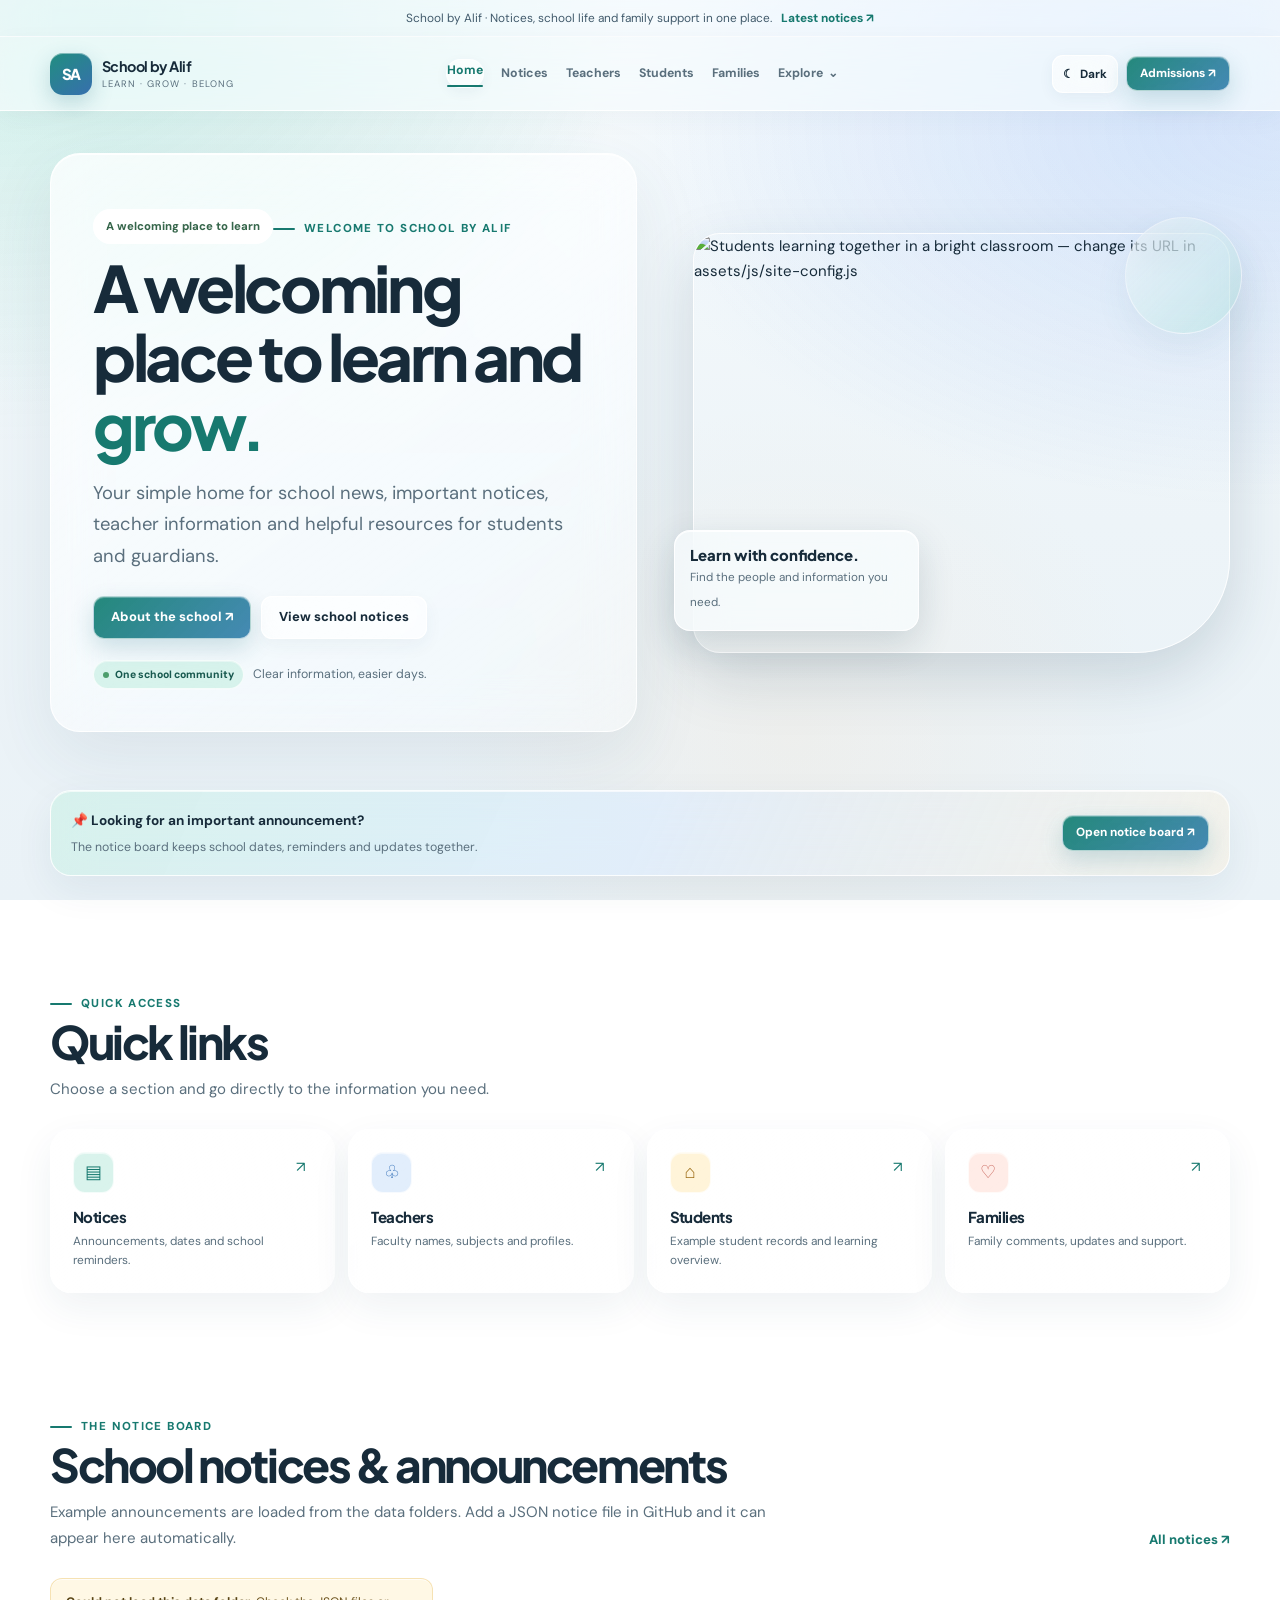
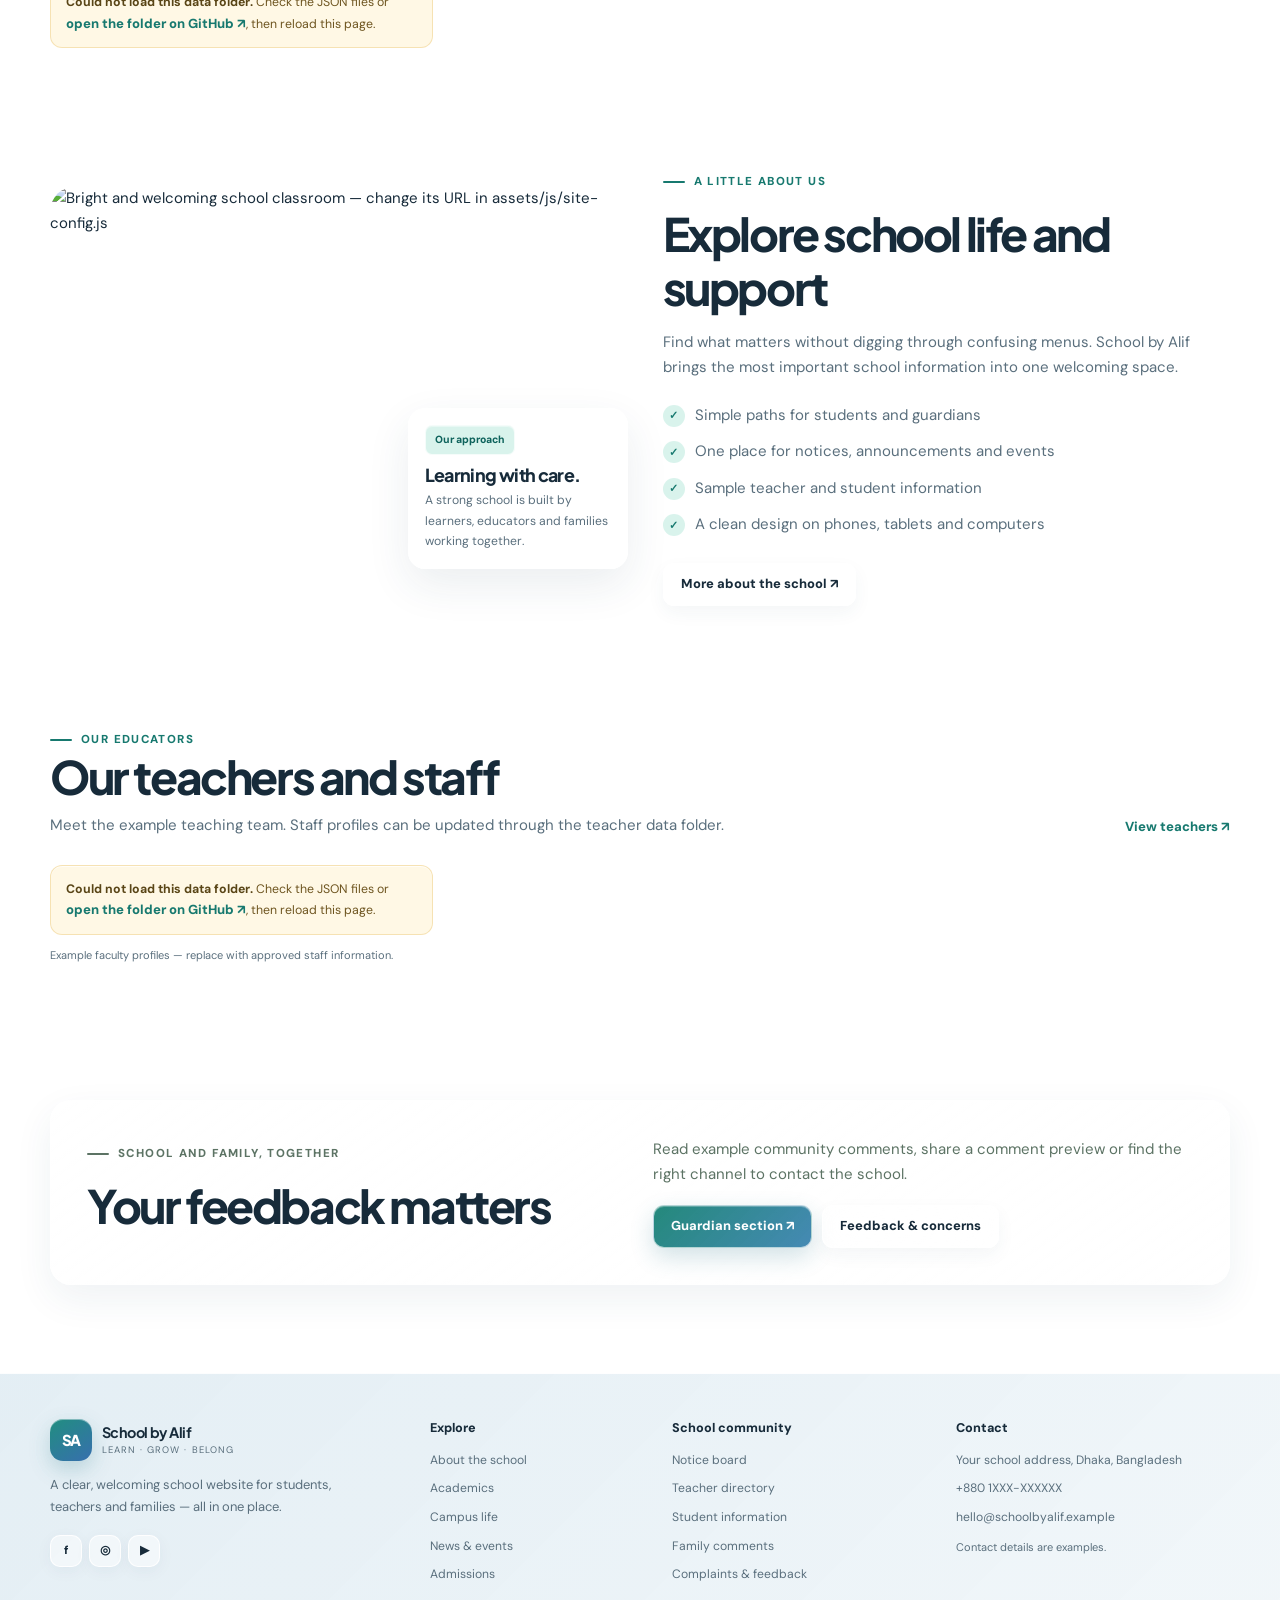
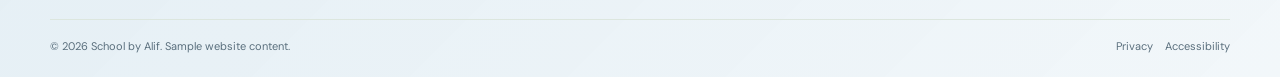
==== commit aab12ce9: "Refresh school site labels and glassmorphic design" ====
--- a/index.html
+++ b/index.html
@@ -1,8 +1,8 @@
-<!doctype html><html lang="en"><head><meta charset="utf-8"><meta name="viewport" content="width=device-width,initial-scale=1"><meta name="theme-color" content="#f7f9f7"><meta name="description" content="School information, notices, teachers, student examples and family resources."><title>Home | School by Alif</title><link rel="icon" href="assets/img/favicon.svg" type="image/svg+xml"><link rel="stylesheet" href="assets/css/style.css"><script defer src="assets/js/site-config.js"></script><script defer src="assets/js/main.js"></script></head><body><div class="announcement">School by Alif · Learning, people and updates in one place. <a href="notices.html">Latest notices ↗</a></div><header class="site-header"><div class="container nav-wrap"></div></header><main>
-<section class="site-hero-v3"><div class="container hero-v3-grid"><div class="hero-v3-copy reveal"><span class="pill">A welcoming place to learn</span><p class="eyebrow" style="margin-top:23px">Welcome to School by Alif</p><h1>Every learner deserves a place to <em>grow.</em></h1><p class="lede">Your simple home for school news, important notices, teacher information and helpful resources for students and guardians.</p><div class="button-row"><a class="btn" href="about.html">Discover our school ↗</a><a class="btn btn-light" href="notices.html">View school notices</a></div><div style="display:flex;gap:9px;align-items:center;margin-top:21px;color:var(--muted);font-size:.77rem"><span class="status-chip">One school community</span><span>Clear information, easier days.</span></div></div><div class="hero-v3-photo reveal"><img data-image="hero" alt="Students learning together in a bright classroom"><div class="photo-glass-note"><strong>Learn with confidence.</strong><span>Find the people and information you need.</span></div></div></div></section>
+<!doctype html><html lang="en"><head><meta charset="utf-8"><meta name="viewport" content="width=device-width,initial-scale=1"><meta name="theme-color" content="#f7f9f7"><meta name="description" content="School information, notices, teachers, student examples and family resources."><title>Home | School by Alif</title><link rel="icon" href="assets/img/favicon.svg" type="image/svg+xml"><link rel="stylesheet" href="assets/css/style.css"><script defer src="assets/js/site-config.js"></script><script defer src="assets/js/main.js"></script></head><body><div class="announcement">School by Alif · Notices, school life and family support in one place. <a href="notices.html">Latest notices ↗</a></div><header class="site-header"><div class="container nav-wrap"></div></header><main>
+<section class="site-hero-v3"><div class="container hero-v3-grid"><div class="hero-v3-copy reveal"><span class="pill">A welcoming place to learn</span><p class="eyebrow" style="margin-top:23px">Welcome to School by Alif</p><h1>A welcoming place to learn and <em>grow.</em></h1><p class="lede">Your simple home for school news, important notices, teacher information and helpful resources for students and guardians.</p><div class="button-row"><a class="btn" href="about.html">About the school ↗</a><a class="btn btn-light" href="notices.html">View school notices</a></div><div style="display:flex;gap:9px;align-items:center;margin-top:21px;color:var(--muted);font-size:.77rem"><span class="status-chip">One school community</span><span>Clear information, easier days.</span></div></div><div class="hero-v3-photo reveal"><img data-image="hero" alt="Students learning together in a bright classroom"><div class="photo-glass-note"><strong>Learn with confidence.</strong><span>Find the people and information you need.</span></div></div></div></section>
 <section class="section-tight" style="padding-top:10px"><div class="container"><div class="notice-highlight reveal"><div><strong>📌 Looking for an important announcement?</strong><p>The notice board keeps school dates, reminders and updates together.</p></div><a class="btn btn-sm" href="notices.html">Open notice board ↗</a></div></div></section>
-<section class="section-tight"><div class="container"><div class="section-heading"><div><p class="eyebrow">Quick access</p><h2>Where would you like to go?</h2><p>Choose a section and go directly to the information you need.</p></div></div><div class="quick-grid"><a class="quick-card reveal" href="notices.html"><span class="arrow">↗</span><div class="quick-icon">▤</div><h3>Notices</h3><p>Announcements, dates and school reminders.</p></a><a class="quick-card reveal" href="teachers.html"><span class="arrow">↗</span><div class="quick-icon">♧</div><h3>Teachers</h3><p>Faculty names, subjects and profiles.</p></a><a class="quick-card reveal" href="students.html"><span class="arrow">↗</span><div class="quick-icon">⌂</div><h3>Students</h3><p>Example student records and learning overview.</p></a><a class="quick-card reveal" href="guardians.html"><span class="arrow">↗</span><div class="quick-icon">♡</div><h3>Guardians</h3><p>Family comments, updates and support.</p></a></div></div></section>
-<section class="section"><div class="container"><div class="section-heading"><div><p class="eyebrow">The notice board</p><h2>What is happening at school?</h2><p>Example announcements are loaded from the data folders. Add a JSON notice file in GitHub and it can appear here automatically.</p></div><a class="text-link" href="notices.html">All notices ↗</a></div><div id="home-notices" class="data-cards"><div class="loading-state">Loading the latest notices…</div></div></div></section>
-<section class="section-tight"><div class="container split"><div class="split-image reveal"><img data-image="classroom" alt="Bright and welcoming school classroom"><div class="image-note"><span class="tag">Our approach</span><h3>Learning with care.</h3><p style="font-size:.76rem;margin:0">A strong school is built by learners, educators and families working together.</p></div></div><div class="reveal"><p class="eyebrow">A little about us</p><h2>A school community should feel easy to navigate.</h2><p>Find what matters without digging through confusing menus. School by Alif brings the most important school information into one welcoming space.</p><ul class="check-list"><li>Simple paths for students and guardians</li><li>One place for notices, announcements and events</li><li>Sample teacher and student information</li><li>A clean design on phones, tablets and computers</li></ul><a class="btn btn-light" href="about.html">More about the school ↗</a></div></div></section>
-<section class="section"><div class="container"><div class="section-heading"><div><p class="eyebrow">Our educators</p><h2>People who help learners move forward.</h2><p>Meet the example teaching team. Staff profiles can be updated through the teacher data folder.</p></div><a class="text-link" href="teachers.html">View teachers ↗</a></div><div id="home-teachers" class="teacher-grid"><div class="loading-state">Loading teacher profiles…</div></div><p style="font-size:.69rem;margin-top:11px">Example faculty profiles — replace with approved staff information.</p></div></section>
-<section class="section-tight"><div class="container"><div class="quote-band reveal"><div><p class="eyebrow">School and family, together</p><h2>A good school listens as well as teaches.</h2></div><div><p>Read example community comments, share a comment preview or find the right channel to contact the school.</p><div class="button-row"><a class="btn" href="guardians.html">Guardian section ↗</a><a class="btn btn-light" href="complaints.html">Feedback & concerns</a></div></div></div></div></section></main><footer class="site-footer"><div class="container"></div></footer></body></html>+<section class="section-tight"><div class="container"><div class="section-heading"><div><p class="eyebrow">Quick access</p><h2>Quick links</h2><p>Choose a section and go directly to the information you need.</p></div></div><div class="quick-grid"><a class="quick-card reveal" href="notices.html"><span class="arrow">↗</span><div class="quick-icon">▤</div><h3>Notices</h3><p>Announcements, dates and school reminders.</p></a><a class="quick-card reveal" href="teachers.html"><span class="arrow">↗</span><div class="quick-icon">♧</div><h3>Teachers</h3><p>Faculty names, subjects and profiles.</p></a><a class="quick-card reveal" href="students.html"><span class="arrow">↗</span><div class="quick-icon">⌂</div><h3>Students</h3><p>Example student records and learning overview.</p></a><a class="quick-card reveal" href="guardians.html"><span class="arrow">↗</span><div class="quick-icon">♡</div><h3>Families</h3><p>Family comments, updates and support.</p></a></div></div></section>
+<section class="section"><div class="container"><div class="section-heading"><div><p class="eyebrow">The notice board</p><h2>School notices & announcements</h2><p>Example announcements are loaded from the data folders. Add a JSON notice file in GitHub and it can appear here automatically.</p></div><a class="text-link" href="notices.html">All notices ↗</a></div><div id="home-notices" class="data-cards"><div class="loading-state">Loading the latest notices…</div></div></div></section>
+<section class="section-tight"><div class="container split"><div class="split-image reveal"><img data-image="classroom" alt="Bright and welcoming school classroom"><div class="image-note"><span class="tag">Our approach</span><h3>Learning with care.</h3><p style="font-size:.76rem;margin:0">A strong school is built by learners, educators and families working together.</p></div></div><div class="reveal"><p class="eyebrow">A little about us</p><h2>Explore school life and support</h2><p>Find what matters without digging through confusing menus. School by Alif brings the most important school information into one welcoming space.</p><ul class="check-list"><li>Simple paths for students and guardians</li><li>One place for notices, announcements and events</li><li>Sample teacher and student information</li><li>A clean design on phones, tablets and computers</li></ul><a class="btn btn-light" href="about.html">More about the school ↗</a></div></div></section>
+<section class="section"><div class="container"><div class="section-heading"><div><p class="eyebrow">Our educators</p><h2>Our teachers and staff</h2><p>Meet the example teaching team. Staff profiles can be updated through the teacher data folder.</p></div><a class="text-link" href="teachers.html">View teachers ↗</a></div><div id="home-teachers" class="teacher-grid"><div class="loading-state">Loading teacher profiles…</div></div><p style="font-size:.69rem;margin-top:11px">Example faculty profiles — replace with approved staff information.</p></div></section>
+<section class="section-tight"><div class="container"><div class="quote-band reveal"><div><p class="eyebrow">School and family, together</p><h2>Your feedback matters</h2></div><div><p>Read example community comments, share a comment preview or find the right channel to contact the school.</p><div class="button-row"><a class="btn" href="guardians.html">Guardian section ↗</a><a class="btn btn-light" href="complaints.html">Feedback & concerns</a></div></div></div></div></section></main><footer class="site-footer"><div class="container"></div></footer></body></html>
--- a/assets/css/style.css
+++ b/assets/css/style.css
@@ -43,3 +43,81 @@
 @media(max-width:760px){.container{width:min(calc(100% - 32px),var(--max))}.section{padding:54px 0}.section-tight{padding:37px 0}.site-hero-v3{padding:40px 0}.hero-v3-grid,.hero-grid,.page-hero-grid,.split,.contact-grid{grid-template-columns:1fr;gap:26px}.hero-v3-photo{min-height:355px}.hero-v3-photo>img{left:7px;width:calc(100% - 7px)}.hero-art{min-height:355px}.hero-image{inset:0 7px 17px 9px;width:calc(100% - 16px);height:calc(100% - 17px)}.page-hero{padding-top:33px}.page-hero-img{height:240px}.grid-3,.data-cards,.teacher-grid{grid-template-columns:repeat(2,minmax(0,1fr))}.section-head,.section-heading{display:block}.section-head>.text-link,.section-heading>.text-link{display:inline-flex;margin-top:11px}.quote-band{grid-template-columns:1fr;padding:27px}.steps{grid-template-columns:1fr}.stats{grid-template-columns:repeat(2,1fr)}.gallery-grid{grid-template-columns:repeat(2,1fr)}.footer-grid{grid-template-columns:repeat(2,1fr)}.footer-brand{grid-column:1/-1}.footer-col:last-child{grid-column:auto}.hero-v3-copy h1{font-size:clamp(2.6rem,9vw,4rem)}}
 @media(max-width:520px){body{font-size:14px}.container{width:min(calc(100% - 26px),var(--max))}.announcement{font-size:.65rem}.announcement a{display:block;margin-top:2px}.brand-mark{width:37px;height:37px}.brand-copy strong{font-size:.8rem}.brand-copy small{font-size:.49rem;letter-spacing:.08em}.nav-wrap{min-height:61px}.theme-toggle,.nav-toggle{min-height:35px;padding:7px 9px;font-size:.68rem}.hero-v3-copy h1{font-size:clamp(2.55rem,11.5vw,3.5rem)}.hero-v3-photo{min-height:290px}.hero-art{min-height:295px}.floating-card{padding:11px 13px}.float-two{max-width:160px}.page-hero h1{font-size:2.4rem}.page-hero-img{height:210px}.grid-2,.grid-3,.data-cards,.teacher-grid{grid-template-columns:1fr}.quick-grid{grid-template-columns:repeat(2,minmax(0,1fr));gap:9px}.quick-card{padding:15px}.quick-card h3{font-size:.85rem}.quick-card p{font-size:.7rem}.quick-icon{width:36px;height:36px;margin-bottom:11px}.notice-highlight{display:block;padding:15px}.notice-highlight .btn{margin-top:10px}.stats{gap:8px}.stat{padding:14px}.form-grid{grid-template-columns:1fr}.field.full{grid-column:auto}.data-table{font-size:.72rem}.data-table th,.data-table td{padding:9px 7px}.gallery-grid{grid-template-columns:1fr 1fr}.gallery-item{min-height:150px}.gallery-caption{font-size:.66rem}.footer-grid{gap:20px 12px}.footer-col h3{font-size:.74rem}.footer-col a{font-size:.71rem}.footer-bottom{display:block}.footer-bottom a{display:inline-block;margin:8px 10px 0 0}.panel{padding:17px}}
 @media(prefers-reduced-motion:reduce){*,*::before,*::after{scroll-behavior:auto!important;animation-duration:.01ms!important;animation-iteration-count:1!important;transition-duration:.01ms!important}.reveal{opacity:1;transform:none}}
+
+/* Glassmorphism refresh: translucent surfaces and clear hierarchy */
+:root{--bg:#edf4f8;--surface:rgba(255,255,255,.66);--surface-soft:rgba(255,255,255,.46);--surface-blue:rgba(218,235,250,.52);--ink:#172b3a;--muted:#5a6f7d;--green:#17796f;--green-dark:#0e635c;--green-soft:rgba(183,232,219,.52);--blue:#326fb7;--blue-soft:rgba(205,226,250,.58);--coral:#c65f54;--coral-soft:rgba(255,225,216,.62);--gold:#9b6a12;--gold-soft:rgba(255,239,197,.66);--line:rgba(79,119,142,.19);--glass:rgba(255,255,255,.56);--glass-line:rgba(255,255,255,.88);--shadow:0 16px 44px rgba(30,69,93,.09);--shadow-hover:0 22px 58px rgba(26,71,101,.16)}
+:root[data-theme=dark]{--bg:#0b1723;--surface:rgba(23,39,55,.74);--surface-soft:rgba(33,53,70,.62);--surface-blue:rgba(28,54,75,.64);--ink:#eef6fb;--muted:#bdccd7;--green:#8ce0d0;--green-dark:#b0f0e3;--green-soft:rgba(37,93,88,.52);--blue:#a6d0ff;--blue-soft:rgba(41,71,101,.62);--coral:#ffb1a4;--coral-soft:rgba(100,52,54,.48);--gold:#f2d184;--gold-soft:rgba(97,75,32,.46);--line:rgba(211,232,244,.14);--glass:rgba(20,36,52,.64);--glass-line:rgba(219,239,249,.16);--shadow:0 18px 50px rgba(0,0,0,.22);--shadow-hover:0 24px 65px rgba(0,0,0,.32)}
+body{background:radial-gradient(ellipse at 10% 4%,rgba(103,205,183,.18),transparent 31%),radial-gradient(ellipse at 91% 13%,rgba(117,166,245,.18),transparent 34%),radial-gradient(ellipse at 62% 82%,rgba(255,211,167,.13),transparent 32%),linear-gradient(180deg,#f7fbfd 0%,var(--bg) 58%,#eaf2f7 100%);background-attachment:fixed}
+:root[data-theme=dark] body{background:radial-gradient(ellipse at 10% 4%,rgba(45,146,135,.19),transparent 32%),radial-gradient(ellipse at 92% 14%,rgba(61,107,183,.22),transparent 34%),linear-gradient(180deg,#0d1a27 0%,var(--bg) 66%,#0b1723 100%)}
+body:before{background:radial-gradient(ellipse at 0% 0%,rgba(123,221,191,.14),transparent 35%),radial-gradient(ellipse at 100% 14%,rgba(155,190,255,.15),transparent 35%)}
+.announcement{background:rgba(245,250,253,.63);color:#425b6c;border-bottom:1px solid rgba(255,255,255,.76);backdrop-filter:blur(22px) saturate(150%);-webkit-backdrop-filter:blur(22px) saturate(150%)}
+:root[data-theme=dark] .announcement{background:rgba(16,31,45,.72);color:#d1e0eb;border-color:var(--line)}
+.site-header{background:rgba(247,251,253,.70);border-bottom:1px solid rgba(255,255,255,.82);box-shadow:0 7px 26px rgba(40,79,104,.045);backdrop-filter:blur(24px) saturate(170%);-webkit-backdrop-filter:blur(24px) saturate(170%)}
+:root[data-theme=dark] .site-header{background:rgba(13,27,40,.75);border-color:var(--line)}
+.brand-mark{background:linear-gradient(145deg,#218e80,#376fae);box-shadow:0 8px 21px rgba(35,116,131,.24),inset 0 1px 0 rgba(255,255,255,.42)}
+.nav-links>a,.nav-more-button{border:1px solid transparent;border-radius:999px;transition:background .2s,border-color .2s,transform .2s}
+.nav-links>a:hover,.nav-links>a[aria-current=page],.nav-more-button:hover{background:rgba(255,255,255,.57);border-color:rgba(255,255,255,.78);box-shadow:0 4px 13px rgba(40,76,98,.06)}
+:root[data-theme=dark] .nav-links>a:hover,:root[data-theme=dark] .nav-links>a[aria-current=page],:root[data-theme=dark] .nav-more-button:hover{background:rgba(255,255,255,.07);border-color:var(--line)}
+.nav-more-menu,.nav-links.is-open{background:rgba(249,252,254,.82);border:1px solid rgba(255,255,255,.88);box-shadow:var(--shadow-hover);backdrop-filter:blur(24px) saturate(160%);-webkit-backdrop-filter:blur(24px) saturate(160%)}
+:root[data-theme=dark] .nav-more-menu,:root[data-theme=dark] .nav-links.is-open{background:rgba(20,36,52,.94);border-color:var(--line)}
+.theme-toggle,.nav-toggle{background:rgba(255,255,255,.48);border-color:rgba(255,255,255,.9);box-shadow:0 4px 15px rgba(33,75,101,.06);backdrop-filter:blur(16px);-webkit-backdrop-filter:blur(16px)}
+:root[data-theme=dark] .theme-toggle,:root[data-theme=dark] .nav-toggle{background:rgba(255,255,255,.06);border-color:var(--line)}
+.btn{background:linear-gradient(135deg,rgba(27,132,118,.96),rgba(49,125,172,.90));border-color:rgba(255,255,255,.64);box-shadow:0 9px 23px rgba(31,108,132,.2),inset 0 1px 0 rgba(255,255,255,.26);backdrop-filter:blur(14px) saturate(150%);-webkit-backdrop-filter:blur(14px) saturate(150%)}
+.btn:hover{background:linear-gradient(135deg,#116f64,#275e91);box-shadow:0 12px 28px rgba(31,108,132,.27),inset 0 1px 0 rgba(255,255,255,.3)}
+.btn-light{background:rgba(255,255,255,.56);border-color:rgba(255,255,255,.92);color:var(--ink);box-shadow:0 7px 18px rgba(30,69,93,.05);backdrop-filter:blur(18px);-webkit-backdrop-filter:blur(18px)}
+.btn-light:hover{background:rgba(255,255,255,.78);color:var(--green-dark)}
+:root[data-theme=dark] .btn-light{background:rgba(255,255,255,.08);border-color:var(--line);color:var(--ink)}
+:root[data-theme=dark] .btn-light:hover{background:rgba(255,255,255,.13)}
+.site-hero-v3{padding-top:42px}
+.hero-v3-copy{position:relative;padding:clamp(24px,3.3vw,42px);border-radius:30px;border:1px solid rgba(255,255,255,.87);background:linear-gradient(145deg,rgba(255,255,255,.77),rgba(255,255,255,.37));box-shadow:0 24px 70px rgba(41,79,100,.09),inset 0 1px 0 rgba(255,255,255,.88);backdrop-filter:blur(24px) saturate(150%);-webkit-backdrop-filter:blur(24px) saturate(150%)}
+:root[data-theme=dark] .hero-v3-copy{background:linear-gradient(145deg,rgba(25,44,61,.82),rgba(22,39,55,.54));border-color:var(--line);box-shadow:var(--shadow)}
+.hero-v3-copy h1{max-width:620px}
+.hero-v3-photo>img{border:1px solid rgba(255,255,255,.86);box-shadow:0 24px 60px rgba(30,67,88,.17)}
+.hero-v3-photo:before{background:linear-gradient(135deg,rgba(255,255,255,.7),rgba(115,211,192,.44));border:1px solid rgba(255,255,255,.78);box-shadow:0 14px 35px rgba(67,127,145,.15);backdrop-filter:blur(15px);-webkit-backdrop-filter:blur(15px);animation:float 6s ease-in-out infinite}
+.photo-glass-note{background:rgba(248,252,254,.74);border:1px solid rgba(255,255,255,.95);box-shadow:0 13px 36px rgba(24,62,82,.16),inset 0 1px 0 rgba(255,255,255,.84);backdrop-filter:blur(24px) saturate(160%);-webkit-backdrop-filter:blur(24px) saturate(160%)}
+:root[data-theme=dark] .photo-glass-note{background:rgba(18,35,51,.78);border-color:var(--line)}
+.page-hero-grid>div:first-child{padding:clamp(20px,2.8vw,34px);border:1px solid rgba(255,255,255,.86);border-radius:27px;background:linear-gradient(145deg,rgba(255,255,255,.72),rgba(255,255,255,.38));box-shadow:0 19px 55px rgba(32,71,94,.07),inset 0 1px 0 rgba(255,255,255,.88);backdrop-filter:blur(22px) saturate(145%);-webkit-backdrop-filter:blur(22px) saturate(145%)}
+:root[data-theme=dark] .page-hero-grid>div:first-child{background:linear-gradient(145deg,rgba(26,45,62,.82),rgba(20,37,53,.58));border-color:var(--line);box-shadow:var(--shadow)}
+.page-hero-img{border:1px solid rgba(255,255,255,.9);box-shadow:0 22px 55px rgba(29,69,92,.15)}
+.glass,.card,.stat,.step,.faq-list details,.contact-card,.quick-card,.notice-card,.teacher-card,.student-record,.comment-card,.panel,.search-box,.notice-highlight,.photo-card,.quote-band,.notice,.empty-state,.loading-state,.contact-method,.filter-bar,.data-table{background:linear-gradient(145deg,rgba(255,255,255,.70),rgba(255,255,255,.43));border-color:rgba(255,255,255,.84);box-shadow:0 14px 38px rgba(34,73,96,.07),inset 0 1px 0 rgba(255,255,255,.65);backdrop-filter:blur(20px) saturate(150%);-webkit-backdrop-filter:blur(20px) saturate(150%)}
+:root[data-theme=dark] .glass,:root[data-theme=dark] .card,:root[data-theme=dark] .stat,:root[data-theme=dark] .step,:root[data-theme=dark] .faq-list details,:root[data-theme=dark] .contact-card,:root[data-theme=dark] .quick-card,:root[data-theme=dark] .notice-card,:root[data-theme=dark] .teacher-card,:root[data-theme=dark] .student-record,:root[data-theme=dark] .comment-card,:root[data-theme=dark] .panel,:root[data-theme=dark] .search-box,:root[data-theme=dark] .notice-highlight,:root[data-theme=dark] .photo-card,:root[data-theme=dark] .quote-band,:root[data-theme=dark] .notice,:root[data-theme=dark] .empty-state,:root[data-theme=dark] .loading-state,:root[data-theme=dark] .contact-method,:root[data-theme=dark] .filter-bar,:root[data-theme=dark] .data-table{background:linear-gradient(145deg,rgba(24,43,60,.79),rgba(20,37,53,.61));border-color:var(--line);box-shadow:0 16px 40px rgba(0,0,0,.16),inset 0 1px 0 rgba(255,255,255,.035)}
+.card,.quick-card,.notice-card,.teacher-card,.student-record,.comment-card,.panel,.search-box,.notice-highlight,.quote-band,.contact-card,.contact-method,.step,.faq-list details,.stat,.photo-card,.notice,.empty-state,.filter-bar,.data-table{border-radius:21px}
+.card:hover,.quick-card:hover,.notice-card:hover,.teacher-card:hover{border-color:rgba(76,157,175,.40);box-shadow:var(--shadow-hover)}
+.quick-card{background:linear-gradient(145deg,rgba(255,255,255,.79),rgba(255,255,255,.42));padding:22px}
+.quick-card .arrow{background:rgba(255,255,255,.52);border:1px solid rgba(255,255,255,.8);border-radius:999px;padding:2px 6px}
+:root[data-theme=dark] .quick-card{background:linear-gradient(145deg,rgba(27,47,65,.85),rgba(21,38,54,.64))}
+.notice-highlight{background:linear-gradient(115deg,rgba(205,241,229,.64),rgba(220,235,253,.63),rgba(255,242,220,.47))}
+:root[data-theme=dark] .notice-highlight{background:linear-gradient(115deg,rgba(33,79,76,.62),rgba(36,58,85,.69),rgba(80,62,40,.48))}
+.notice-card,.student-record,.comment-card,.panel,.contact-card{position:relative;overflow:hidden}
+.notice-card:before,.student-record:before,.comment-card:before,.panel:before,.contact-card:before{content:"";position:absolute;top:0;left:18px;right:18px;height:1px;background:linear-gradient(90deg,transparent,rgba(255,255,255,.95),transparent);pointer-events:none}
+.teacher-info{background:transparent}
+.student-metric,.comment-response{background:rgba(226,241,247,.44);border:1px solid rgba(255,255,255,.6);backdrop-filter:blur(12px)}
+:root[data-theme=dark] .student-metric,:root[data-theme=dark] .comment-response{background:rgba(255,255,255,.045);border-color:var(--line)}
+.icon-box,.quick-icon,.student-avatar,.comment-avatar{border:1px solid rgba(255,255,255,.72);box-shadow:inset 0 1px 0 rgba(255,255,255,.52)}
+.notice-label,.tag,.status-chip,.pill{border:1px solid rgba(255,255,255,.74);box-shadow:inset 0 1px 0 rgba(255,255,255,.4);backdrop-filter:blur(12px);-webkit-backdrop-filter:blur(12px)}
+.demo-alert{background:rgba(255,245,218,.69);border:1px solid rgba(238,208,138,.55);color:#6e5520;box-shadow:inset 0 1px 0 rgba(255,255,255,.72);backdrop-filter:blur(16px);-webkit-backdrop-filter:blur(16px)}
+.demo-alert strong{color:#594516}
+:root[data-theme=dark] .demo-alert{background:rgba(92,72,32,.34);border-color:rgba(235,200,118,.24);color:#f0dfb6}
+:root[data-theme=dark] .demo-alert strong{color:#ffe6a6}
+.search-box{border:1px solid rgba(255,255,255,.86);background:rgba(255,255,255,.58)}
+:root[data-theme=dark] .search-box{background:rgba(24,42,58,.72);border-color:var(--line)}
+.filter-bar button,.teacher-filter button{background:rgba(255,255,255,.42);border-color:rgba(255,255,255,.78);color:var(--muted);backdrop-filter:blur(12px);-webkit-backdrop-filter:blur(12px)}
+.filter-bar button.active,.teacher-filter button.active{background:linear-gradient(135deg,rgba(27,132,118,.94),rgba(49,125,172,.91));color:#fff;border-color:rgba(255,255,255,.54);box-shadow:0 5px 15px rgba(35,111,133,.16)}
+:root[data-theme=dark] .filter-bar button,:root[data-theme=dark] .teacher-filter button{background:rgba(255,255,255,.045);border-color:var(--line)}
+.site-footer{color:var(--ink);background:linear-gradient(135deg,rgba(219,233,241,.76),rgba(237,244,248,.72));border-top:1px solid rgba(255,255,255,.9);backdrop-filter:blur(24px) saturate(145%);-webkit-backdrop-filter:blur(24px) saturate(145%)}
+:root[data-theme=dark] .site-footer{color:var(--ink);background:linear-gradient(135deg,rgba(15,31,46,.92),rgba(19,39,56,.88));border-color:var(--line)}
+.footer-brand p,.footer-col a,.footer-bottom{color:var(--muted)}.footer-col a:hover{color:var(--green-dark)}
+.social-row a{background:rgba(255,255,255,.48);border-color:rgba(255,255,255,.9);box-shadow:0 4px 16px rgba(25,68,91,.05)}
+:root[data-theme=dark] .social-row a{background:rgba(255,255,255,.06);border-color:var(--line)}
+#back-to-top{background:rgba(249,252,254,.67);border-color:rgba(255,255,255,.9);backdrop-filter:blur(18px);-webkit-backdrop-filter:blur(18px)}
+:root[data-theme=dark] #back-to-top{background:rgba(20,37,53,.8);border-color:var(--line)}
+.field input,.field select,.field textarea{background:rgba(255,255,255,.56);border-color:rgba(111,149,168,.24);border-radius:13px;backdrop-filter:blur(10px);-webkit-backdrop-filter:blur(10px)}
+.field input:focus,.field select:focus,.field textarea:focus{background:rgba(255,255,255,.78);border-color:rgba(46,135,153,.48);box-shadow:0 0 0 4px rgba(74,161,177,.11)}
+:root[data-theme=dark] .field input,:root[data-theme=dark] .field textarea,:root[data-theme=dark] .field select{background:rgba(12,27,40,.72);border-color:var(--line);color:var(--ink)}
+.data-table{overflow:hidden}.data-table th{background:rgba(215,233,243,.46);color:var(--ink)}
+:root[data-theme=dark] .data-table th{background:rgba(255,255,255,.06)}
+.page-hero{padding-top:38px}.breadcrumbs{flex-wrap:wrap}.status-chip{background:rgba(190,235,222,.56);color:#18594f}
+:root[data-theme=dark] .status-chip{background:rgba(48,111,101,.42);color:#b8f2e6}
+@media(max-width:980px){.hero-v3-copy{padding:29px}.nav-links.is-open{left:13px;right:13px;top:calc(100% + 8px);padding:10px;border-radius:20px}.nav-links>a,.nav-more-button{border-radius:13px}}
+@media(max-width:760px){.site-hero-v3{padding-top:29px}.hero-v3-copy{padding:26px}.page-hero-grid>div:first-child{padding:25px}.page-hero-img{border-radius:23px}}
+@media(max-width:520px){.hero-v3-copy{padding:22px 18px;border-radius:23px}.page-hero-grid>div:first-child{padding:21px 18px;border-radius:22px}.quick-card{padding:16px}.site-hero-v3{padding-bottom:27px}}
